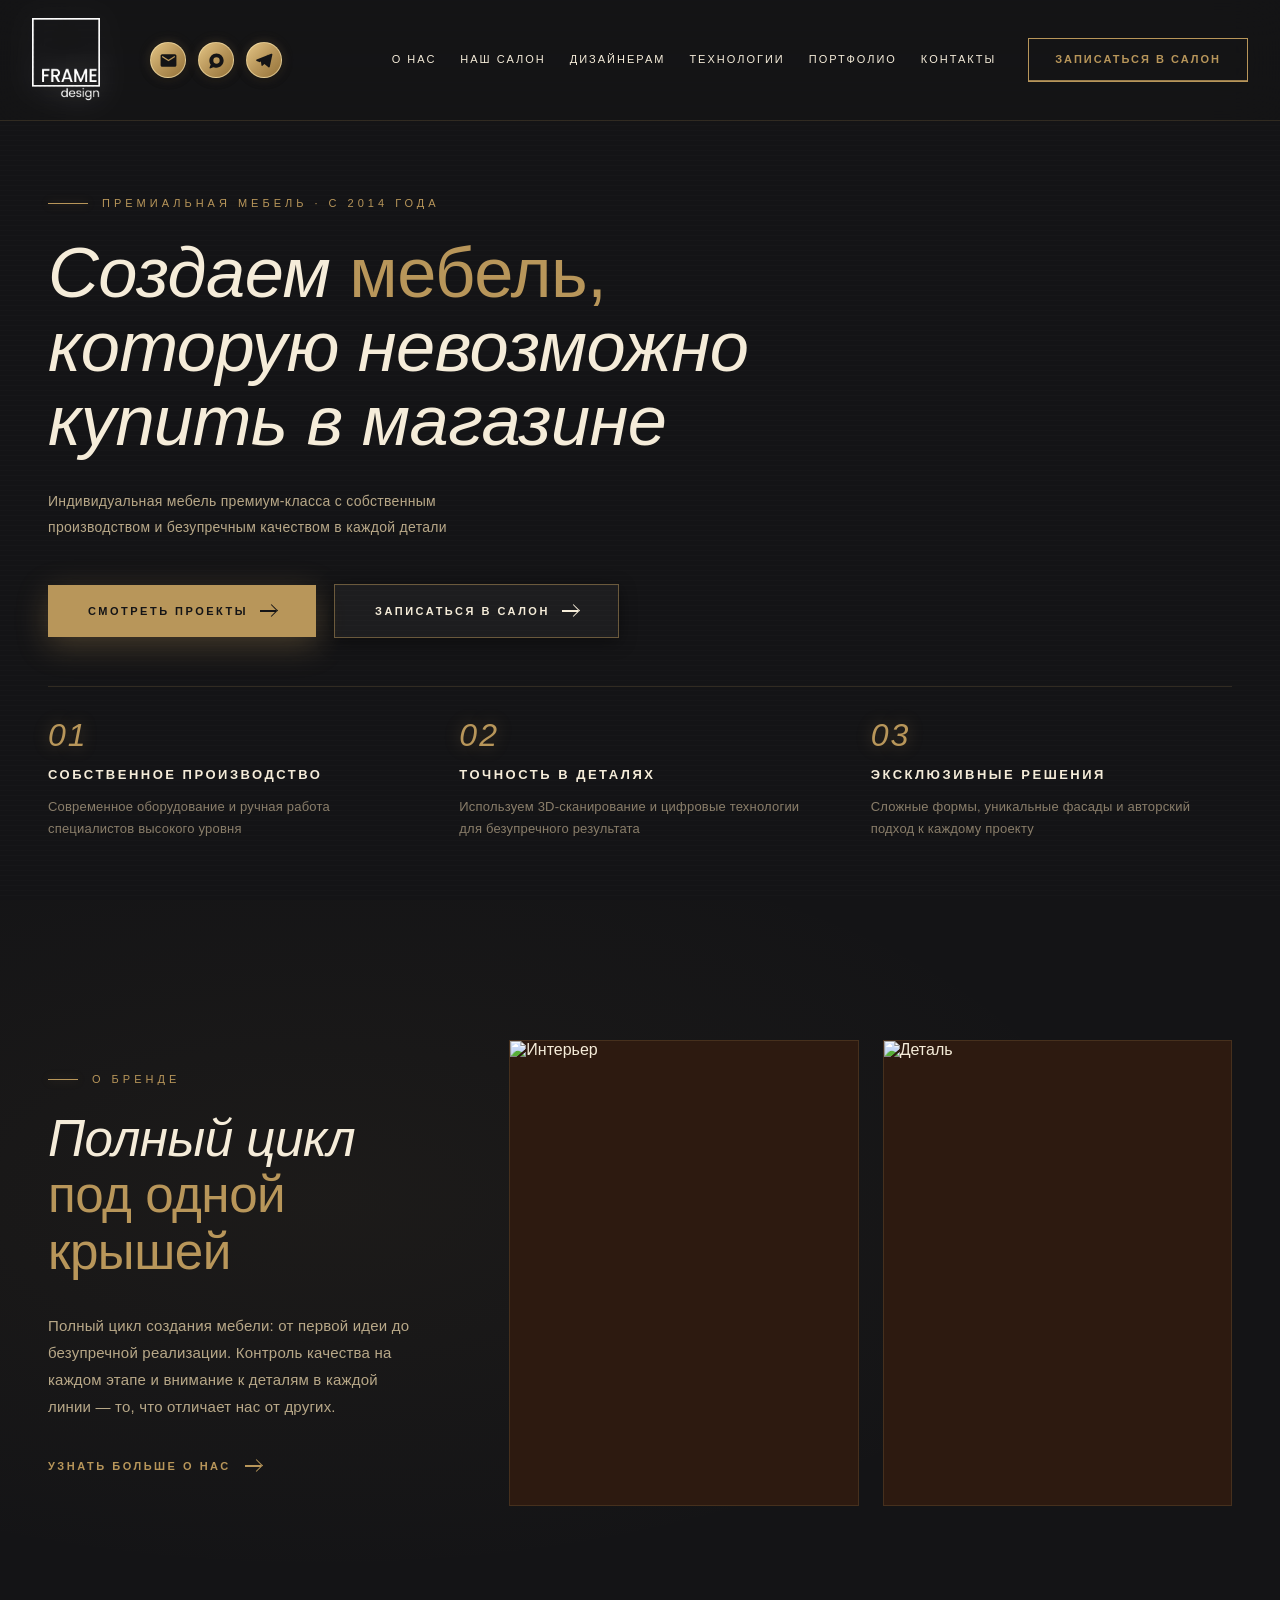
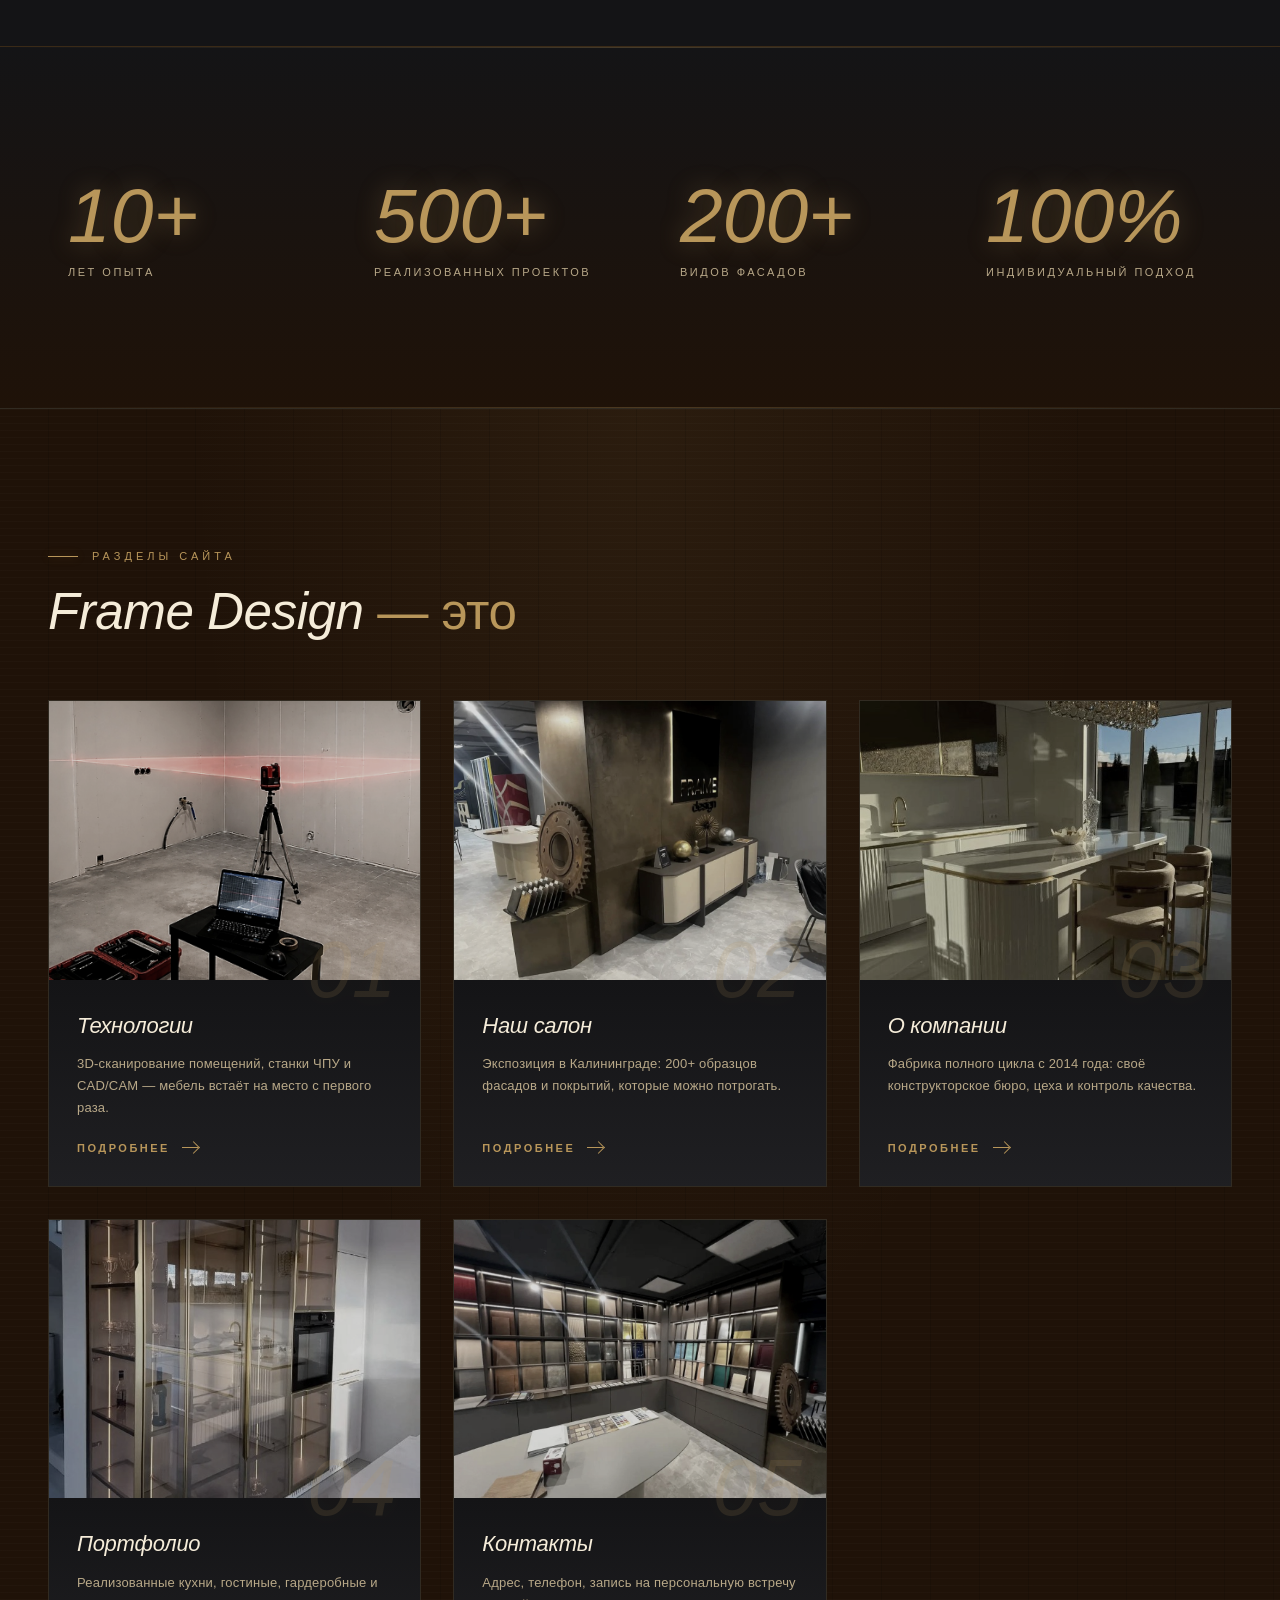
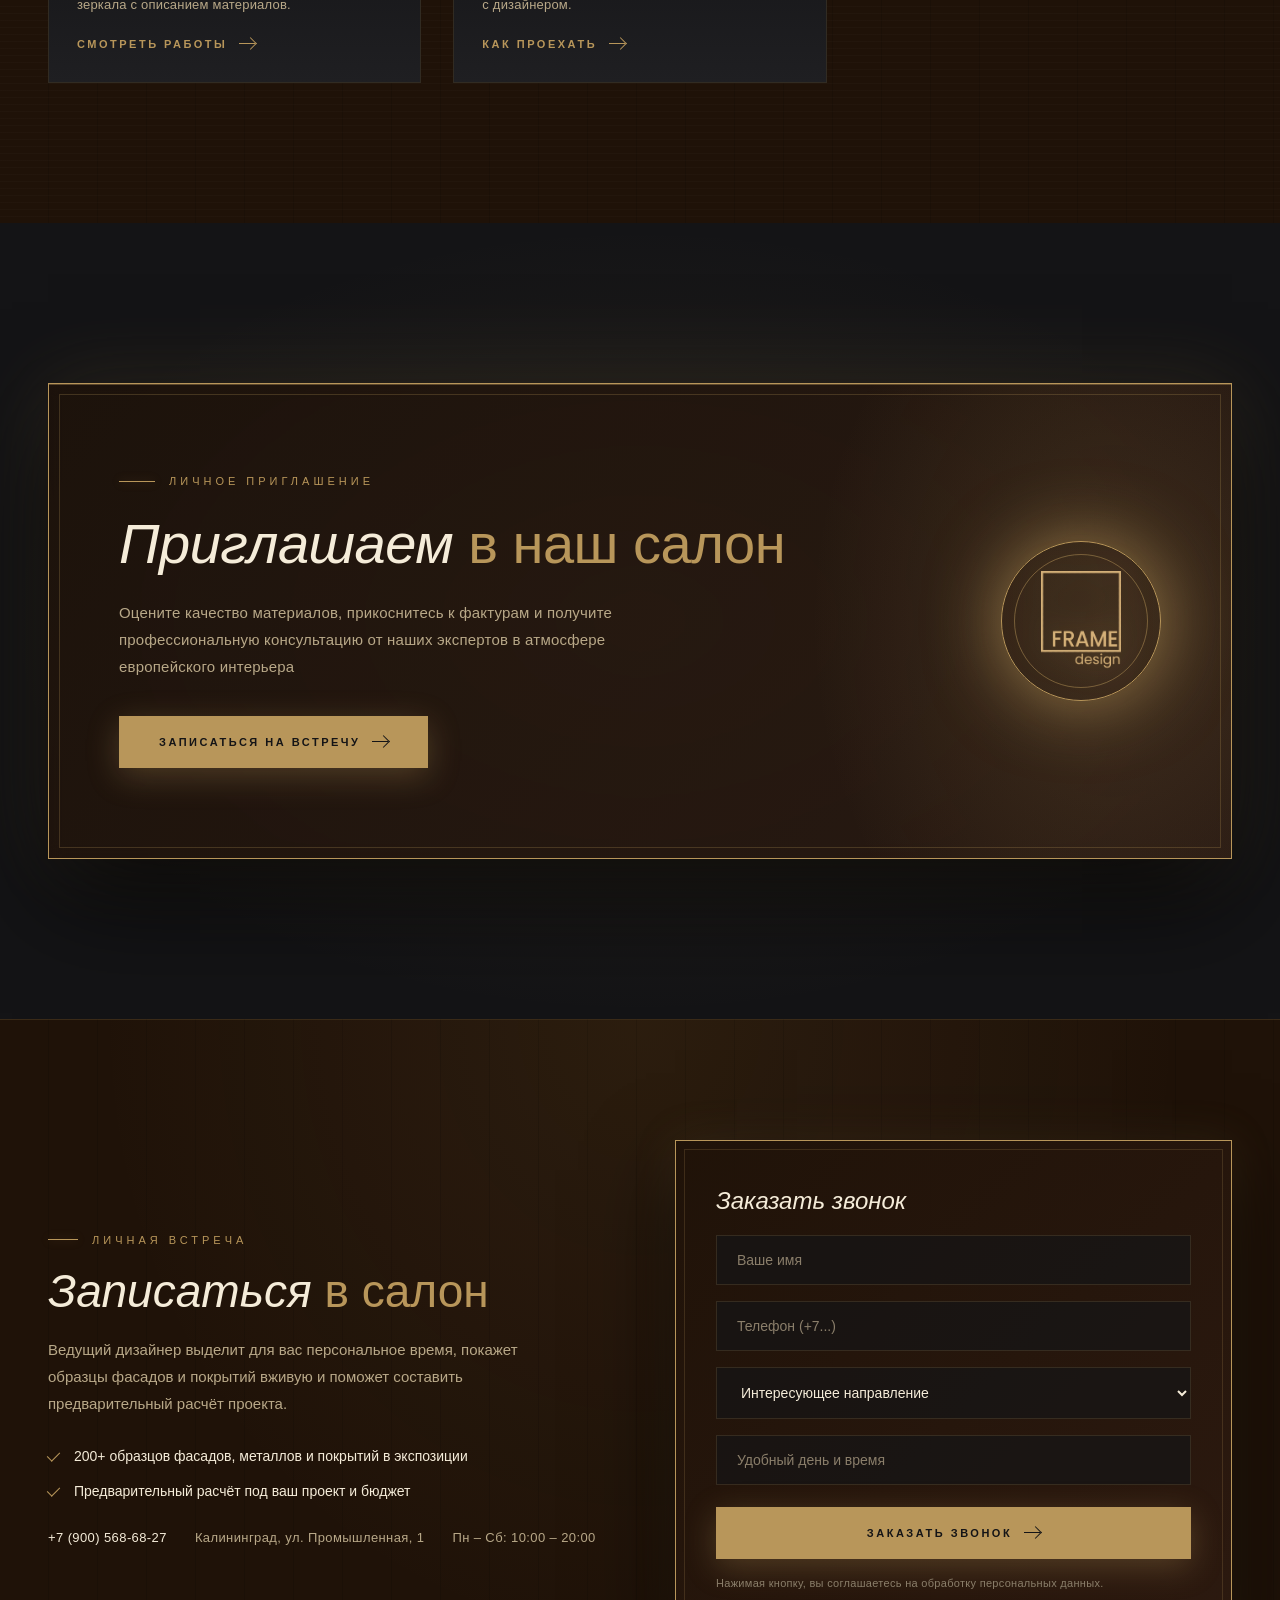
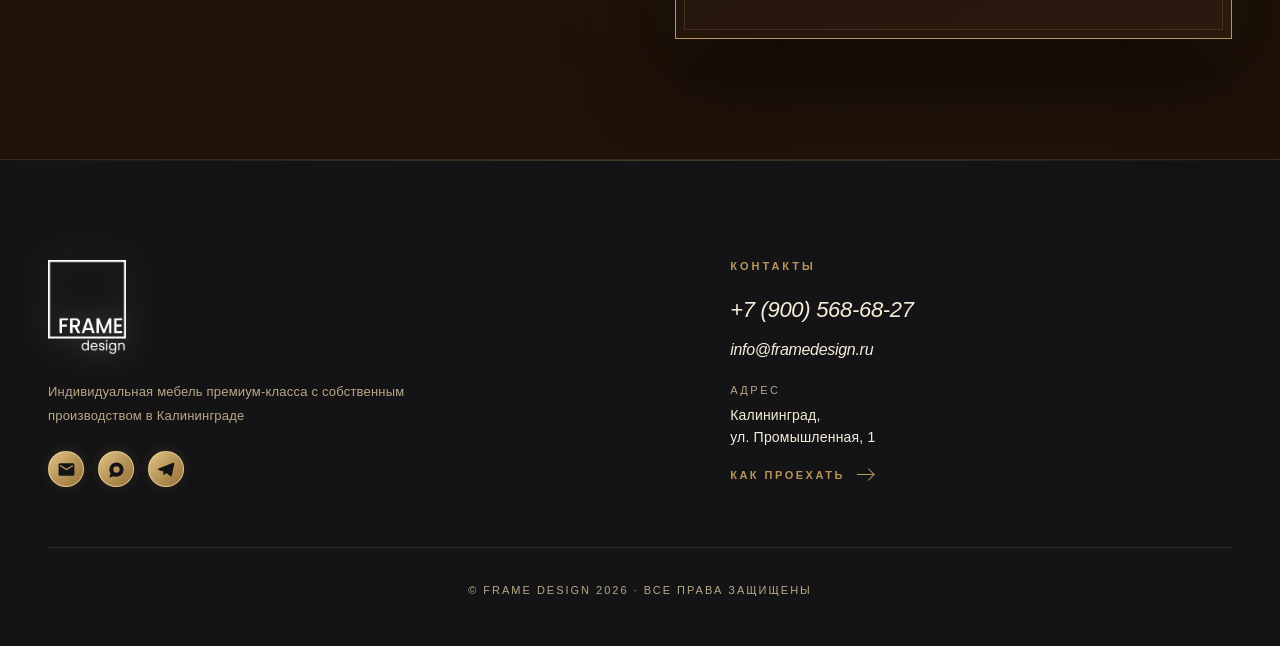
==== index.html @ 3da82317 "Update portfolio category card photo on index.html" ====
<!DOCTYPE html>
<html lang="ru">
<head>
  <meta charset="UTF-8">
  <meta name="viewport" content="width=device-width, initial-scale=1.0">
  <meta name="format-detection" content="telephone=no">
  <title>FRAME DESIGN — Премиальная мебель на заказ | Собственное производство в Калининграде</title>

  <meta name="description" content="Собственное производство мебели премиум-класса FRAME DESIGN в Калининграде. Кухни, гостиные, гардеробные, крашеные фасады и зеркала по индивидуальным размерам с 3D-сканированием.">
  <meta name="keywords" content="мебель премиум-класса, мебель на заказ Калининград, кухни на заказ, индивидуальное производство мебели, крашеные фасады, Frame Design, 3D замер помещений, элитная мебель">
  <link rel="canonical" href="https://stas5252.github.io/frame-design/">
  
  <!-- Open Graph / Social Meta Tags -->
  <meta property="og:title" content="FRAME DESIGN — Премиальная мебель на заказ | Собственное производство в Калининграде">
  <meta property="og:description" content="Собственное производство мебели премиум-класса FRAME DESIGN в Калининграде. Кухни, гостиные, гардеробные, крашеные фасады и зеркала по индивидуальным размерам с 3D-сканированием.">
  <meta property="og:url" content="https://stas5252.github.io/frame-design/">
  <meta property="og:image" content="https://static.tildacdn.com/tild6631-6536-4631-b538-363131326565/IMG_1728.JPG">
  <meta property="og:type" content="website">
  <meta property="og:site_name" content="FRAME DESIGN">
  <meta name="twitter:card" content="summary_large_image">

  <!-- Favicons -->
  <link rel="icon" type="image/svg+xml" href="favicon.svg">
  <link rel="alternate icon" type="image/png" href="favicon.png">
  <link rel="apple-touch-icon" href="apple-touch-icon.png">
  <link rel="shortcut icon" href="favicon.ico">
  <!-- Schema.org Structured Data -->
  <script type="application/ld+json">
  {
    "@context": "https://schema.org",
    "@type": "FurnitureStore",
    "name": "FRAME DESIGN",
    "image": "https://static.tildacdn.com/tild6631-6536-4631-b538-363131326565/IMG_1728.JPG",
    "description": "Индивидуальное производство мебели премиум-класса в Калининграде",
    "address": {
      "@type": "PostalAddress",
      "streetAddress": "ул. Промышленная, 1",
      "addressLocality": "Калининград",
      "addressRegion": "Калининградская область",
      "postalCode": "236000",
      "addressCountry": "RU"
    },
    "geo": {
      "@type": "GeoCoordinates",
      "latitude": 54.7589,
      "longitude": 20.4852
    },
    "url": "https://stas5252.github.io/frame-design/",
    "telephone": "+7 (900) 568-68-27",
    "openingHoursSpecification": [
      {
        "@type": "OpeningHoursSpecification",
        "dayOfWeek": ["Monday", "Tuesday", "Wednesday", "Thursday", "Friday", "Saturday"],
        "opens": "10:00",
        "closes": "20:00"
      }
    ],
    "priceRange": "$$$$"
  }
  </script>

  <link rel="stylesheet" href="https://static.tildacdn.com/css/fonts-tildasans.css" type="text/css" media="all">
  <style>
:root {
  --t-headline-font: 'TildaSans', Arial, sans-serif;
  --t-text-font: 'TildaSans', Arial, sans-serif;
  --chocolate-deep: #1f1208;
  --chocolate: #2d1a10;
  --chocolate-soft: #3d2618;
  --graphite: #141416;
  --graphite-soft: #1f1f22;
  --cream: #f5ecd9;
  --cream-soft: #ebe0c8;
  --cream-muted: #b8a888;
  --brass: #b8965a;
  --brass-light: #d4b078;
  --brass-soft: rgba(184, 150, 90, 0.5);
  --brass-glow: rgba(184, 150, 90, 0.35);
  --text-light: #f5ecd9;
  --text-muted: #8a7e6a;
  --text-dim: #5a5246;
  --border: rgba(184, 150, 90, 0.18);
}

* { margin: 0; padding: 0; box-sizing: border-box; }

body {
  font-family: var(--t-text-font);
  background-color: var(--graphite);
  color: var(--cream);
  margin: 0;
  padding: 0;
  overflow-x: hidden;
  -webkit-font-smoothing: antialiased;
}

.fd-page,
.fd-page * { box-sizing: border-box; }
.fd-page input,
.fd-page textarea,
.fd-page select { font: inherit; }

/* HEADER */
.fd-header {
  position: fixed;
  top: 0; left: 0; right: 0;
  z-index: 1000;
  background: rgba(20, 20, 22, 0.7);
  backdrop-filter: blur(24px) saturate(180%);
  -webkit-backdrop-filter: blur(24px) saturate(180%);
  border-bottom: 1px solid var(--border);
  padding: 20px 0;
  transition: padding 0.4s cubic-bezier(0.4, 0, 0.2, 1), background 0.4s;
}
.fd-header__inner {
  max-width: 1440px;
  margin: 0 auto;
  padding: 0 48px;
  display: flex;
  align-items: center;
  gap: 30px;
}
.fd-logo {
  font-family: var(--t-headline-font);
  font-size: 26px;
  letter-spacing: 6px;
  color: var(--brass);
  font-weight: 500;
  flex-shrink: 0;
  text-decoration: none;
  text-shadow: 0 0 24px var(--brass-glow);
  transition: text-shadow 0.5s;
  position: relative;
}
.fd-logo::before {
  content: '';
  position: absolute;
  left: -16px;
  top: 50%;
  transform: translateY(-50%);
  width: 4px;
  height: 4px;
  background: var(--brass);
  border-radius: 50%;
  box-shadow: 0 0 10px var(--brass-glow);
}
.fd-logo:hover {
  text-shadow:
    0 0 10px var(--brass-light),
    0 0 24px var(--brass-glow),
    0 0 48px var(--brass-glow);
}
.fd-logo span {
  display: block;
  font-size: 9px;
  letter-spacing: 8px;
  color: var(--text-muted);
  margin-top: 4px;
  text-shadow: none;
  font-weight: 400;
}
.fd-header__right {
  display: flex;
  align-items: center;
  gap: 32px;
  margin-left: auto;
}
.fd-nav-right {
  display: flex;
  gap: 32px;
  align-items: center;
}
.fd-nav__link {
  font-family: var(--t-text-font);
  font-size: 11px;
  letter-spacing: 2px;
  font-weight: 500;
  color: var(--text-light);
  text-transform: uppercase;
  text-decoration: none;
  position: relative;
  cursor: pointer;
  padding: 6px 0;
  transition: color 0.3s;
}
.fd-nav__link::after {
  content: '';
  position: absolute;
  bottom: 0;
  left: 50%;
  width: 0;
  height: 1px;
  background: var(--brass);
  box-shadow: 0 0 10px var(--brass-glow);
  transition: width 0.4s cubic-bezier(0.4, 0, 0.2, 1), left 0.4s;
}
.fd-nav__link:hover { color: var(--brass); }
.fd-nav__link:hover::after { width: 100%; left: 0; }

.fd-nav__link--has-dropdown { position: relative; }
.fd-nav__link--has-dropdown::before {
  content: '';
  display: inline-block;
  width: 4px;
  height: 4px;
  border-right: 1px solid currentColor;
  border-bottom: 1px solid currentColor;
  transform: rotate(45deg);
  margin-left: 10px;
  vertical-align: middle;
  margin-bottom: 3px;
  transition: transform 0.3s;
}
.fd-nav__link--has-dropdown:hover::before {
  transform: rotate(-135deg);
  margin-bottom: -1px;
}
.fd-dropdown {
  position: absolute;
  top: calc(100% + 20px);
  right: 0;
  left: auto;
  background: rgba(20, 20, 22, 0.98);
  backdrop-filter: blur(20px);
  border: 1px solid var(--border);
  padding: 24px 32px;
  min-width: 240px;
  opacity: 0;
  visibility: hidden;
  transform: translateY(10px);
  transition: all 0.3s cubic-bezier(0.4, 0, 0.2, 1);
  box-shadow: 0 30px 60px rgba(0,0,0,0.7), 0 0 40px rgba(184, 150, 90, 0.08);
}
.fd-nav__link--has-dropdown:hover .fd-dropdown {
  opacity: 1;
  visibility: visible;
  transform: translateY(0);
}
.fd-dropdown__item {
  display: block;
  padding: 12px 0;
  font-size: 12px;
  letter-spacing: 2px;
  color: var(--text-light);
  text-transform: uppercase;
  text-decoration: none;
  border-bottom: 1px solid transparent;
  transition: all 0.3s;
  font-family: var(--t-text-font);
  font-weight: 500;
}
.fd-dropdown__item:hover {
  color: var(--brass);
  padding-left: 12px;
  text-shadow: 0 0 12px var(--brass-glow);
}

.fd-cta {
  font-family: var(--t-text-font);
  font-size: 11px;
  letter-spacing: 2px;
  font-weight: 600;
  padding: 14px 26px;
  border: 1px solid var(--brass);
  color: var(--brass);
  background: transparent;
  text-transform: uppercase;
  text-decoration: none;
  cursor: pointer;
  transition: all 0.4s cubic-bezier(0.4, 0, 0.2, 1);
  white-space: nowrap;
  position: relative;
  overflow: hidden;
}
.fd-cta::before {
  content: '';
  position: absolute;
  inset: 0;
  background: var(--brass);
  transform: translateY(100%);
  transition: transform 0.4s cubic-bezier(0.4, 0, 0.2, 1);
  z-index: -1;
}
.fd-cta:hover {
  color: var(--graphite);
  box-shadow: 0 8px 24px rgba(184, 150, 90, 0.25), 0 0 30px var(--brass-glow);
}
.fd-cta:hover::before {
  transform: translateY(0);
}

/* BURGER MENU FOR MOBILE */
.fd-burger-btn {
  display: none;
  flex-direction: column;
  justify-content: space-between;
  width: 32px;
  height: 20px;
  background: transparent;
  border: none;
  cursor: pointer;
  padding: 0;
  z-index: 1001;
  position: relative;
}
.fd-burger-btn span {
  width: 100%;
  height: 2px;
  background: var(--brass);
  transition: all 0.3s;
}
.fd-burger-btn.is-active span:nth-child(1) {
  transform: translateY(9px) rotate(45deg);
}
.fd-burger-btn.is-active span:nth-child(2) {
  opacity: 0;
}
.fd-burger-btn.is-active span:nth-child(3) {
  transform: translateY(-9px) rotate(-45deg);
}

.fd-mobile-drawer {
  position: fixed;
  top: 0; right: 0; bottom: 0; left: 0;
  background: #141416;
  z-index: 999;
  display: flex;
  flex-direction: column;
  justify-content: center;
  align-items: center;
  gap: 28px;
  opacity: 0;
  visibility: hidden;
  transition: all 0.4s cubic-bezier(0.4, 0, 0.2, 1);
}
.fd-mobile-drawer.is-open {
  opacity: 1;
  visibility: visible;
}
.fd-mobile-link {
  font-family: var(--t-headline-font);
  font-size: 28px;
  font-style: italic;
  color: var(--cream);
  text-decoration: none;
  letter-spacing: 2px;
  transition: color 0.3s;
}
.fd-mobile-link:hover, .fd-mobile-link.active {
  color: var(--brass);
}

/* HERO */
.fd-hero {
  position: relative;
  min-height: 100vh;
  display: flex;
  flex-direction: column;
  justify-content: flex-end;
  padding: 180px 48px 110px;
  overflow: hidden;
  background: var(--graphite);
}

.fd-hero__bg {
  position: absolute;
  top: 0;
  right: 0;
  bottom: 0;
  left: 0;
  overflow: hidden;
  z-index: 0;
  background: var(--graphite);
}
.fd-hero__video {
  position: absolute;
  top: 0;
  left: 0;
  width: 100%;
  height: 100%;
  object-fit: cover;
  z-index: 0;
  pointer-events: none;
  filter: brightness(0.8);
}
.fd-hero__bg::after {
  content: '';
  position: absolute;
  inset: 0;
  background: linear-gradient(90deg,
    var(--graphite) 0%,
    rgba(20, 20, 22, 0.9) 20%,
    rgba(20, 20, 22, 0.55) 45%,
    rgba(20, 20, 22, 0.25) 70%,
    rgba(20, 20, 22, 0.1) 100%
  );
  z-index: 1;
}

.fd-hero::before {
  content: '';
  position: absolute;
  inset: 0;
  background:
    linear-gradient(180deg, rgba(20, 20, 22, 0.3) 0%, transparent 30%, transparent 70%, rgba(20, 20, 22, 0.8) 100%);
  z-index: 1;
  pointer-events: none;
}

.fd-hero::after {
  content: '';
  position: absolute;
  inset: 0;
  background-image:
    repeating-linear-gradient(
      0deg,
      transparent 0,
      transparent 4px,
      rgba(255,255,255,0.012) 4px,
      rgba(255,255,255,0.012) 5px
    );
  z-index: 2;
  pointer-events: none;
}

.fd-hero__inner {
  position: relative;
  z-index: 3;
  max-width: 1440px;
  margin: 0 auto;
  width: 100%;
}
.fd-hero__eyebrow {
  font-family: var(--t-text-font);
  font-size: 11px;
  letter-spacing: 4px;
  font-weight: 500;
  color: var(--brass);
  text-transform: uppercase;
  margin-bottom: 24px;
  display: flex;
  align-items: center;
  gap: 14px;
}
.fd-hero__eyebrow::before {
  content: '';
  width: 40px;
  height: 1px;
  background: var(--brass);
  box-shadow: 0 0 10px var(--brass-glow);
}
.fd-hero__title {
  font-family: var(--t-headline-font);
  font-size: clamp(36px, 5.5vw, 76px);
  line-height: 1.05;
  color: var(--cream);
  font-weight: 400;
  margin-bottom: 32px;
  max-width: 820px;
  letter-spacing: -0.5px;
  font-style: italic;
}
.fd-hero__title--accent {
  color: var(--brass);
  font-style: normal;
  font-weight: 500;
  display: inline-block;
  position: relative;
}
.fd-hero__subtitle {
  font-family: var(--t-text-font);
  font-size: 14px;
  font-weight: 400;
  line-height: 1.8;
  color: var(--cream-muted);
  margin-bottom: 44px;
  max-width: 420px;
  letter-spacing: 0.3px;
}
.fd-hero__buttons {
  display: flex;
  gap: 18px;
  align-items: center;
  flex-wrap: wrap;
}
.fd-btn {
  font-family: var(--t-text-font);
  font-size: 11px;
  letter-spacing: 2.5px;
  font-weight: 600;
  padding: 20px 40px;
  border: none;
  text-transform: uppercase;
  cursor: pointer;
  transition: all 0.4s cubic-bezier(0.4, 0, 0.2, 1);
  display: inline-flex;
  align-items: center;
  gap: 12px;
  text-decoration: none;
  position: relative;
  overflow: hidden;
}
.fd-btn--primary {
  background: var(--brass);
  color: var(--graphite);
  box-shadow: 0 8px 32px rgba(184, 150, 90, 0.3);
}
.fd-btn--primary:hover {
  background: var(--brass-light);
  transform: translateY(-2px);
  box-shadow: 0 16px 40px rgba(184, 150, 90, 0.45), 0 0 50px var(--brass-glow);
}
.fd-btn--outline {
  background: transparent;
  color: var(--cream);
  border: 1px solid rgba(245, 236, 217, 0.25);
  backdrop-filter: blur(10px);
}
.fd-btn--outline:hover {
  border-color: var(--brass);
  color: var(--brass);
  box-shadow: 0 0 24px rgba(184, 150, 90, 0.2);
}
.fd-btn__arrow {
  display: inline-block;
  width: 16px;
  height: 1.5px;
  background: currentColor;
  position: relative;
  transition: width 0.3s;
}
.fd-btn:hover .fd-btn__arrow { width: 22px; }
.fd-btn__arrow::after {
  content: '';
  position: absolute;
  right: 0;
  top: -4px;
  width: 8px;
  height: 8px;
  border-top: 1.5px solid currentColor;
  border-right: 1.5px solid currentColor;
  transform: rotate(45deg);
}

.fd-hero__features {
  position: relative;
  z-index: 3;
  max-width: 1440px;
  margin: 80px auto 0;
  width: 100%;
  display: grid;
  grid-template-columns: repeat(3, 1fr);
  gap: 50px;
  padding-top: 50px;
  border-top: 1px solid var(--border);
}
.fd-feature__num {
  font-family: var(--t-headline-font);
  font-size: 32px;
  font-weight: 500;
  color: var(--brass);
  margin-bottom: 16px;
  text-shadow: 0 0 16px var(--brass-glow);
  letter-spacing: 2px;
  font-style: italic;
}
.fd-feature__title {
  font-family: var(--t-text-font);
  font-size: 13px;
  letter-spacing: 2.5px;
  font-weight: 600;
  color: var(--cream);
  text-transform: uppercase;
  margin-bottom: 14px;
}
.fd-feature__text {
  font-family: var(--t-text-font);
  font-size: 13px;
  font-weight: 400;
  line-height: 1.7;
  color: var(--text-muted);
  letter-spacing: 0.2px;
}

/* ABOUT */
.fd-about {
  position: relative;
  padding: 140px 48px;
  background: var(--graphite);
}
.fd-about::before {
  content: '';
  position: absolute;
  inset: 0;
  background:
    radial-gradient(ellipse at 25% 40%, rgba(184, 150, 90, 0.05) 0%, transparent 60%);
  pointer-events: none;
}
.fd-about__inner {
  position: relative;
  z-index: 1;
  max-width: 1440px;
  margin: 0 auto;
  display: grid;
  grid-template-columns: 1fr 2fr;
  gap: 100px;
  align-items: center;
}
.fd-about__eyebrow {
  font-family: var(--t-text-font);
  font-size: 11px;
  letter-spacing: 4px;
  font-weight: 500;
  color: var(--brass);
  text-transform: uppercase;
  margin-bottom: 24px;
  display: flex;
  align-items: center;
  gap: 14px;
}
.fd-about__eyebrow::before {
  content: '';
  width: 30px;
  height: 1px;
  background: var(--brass);
  box-shadow: 0 0 10px var(--brass-glow);
}
.fd-about__title {
  font-family: var(--t-headline-font);
  font-size: clamp(32px, 4vw, 54px);
  color: var(--cream);
  font-weight: 400;
  margin-bottom: 32px;
  letter-spacing: -0.5px;
  line-height: 1.1;
  font-style: italic;
}
.fd-about__title--accent {
  color: var(--brass);
  font-style: normal;
  font-weight: 500;
}
.fd-about__text {
  font-family: var(--t-text-font);
  font-size: 15px;
  font-weight: 400;
  line-height: 1.8;
  color: var(--cream-muted);
  margin-bottom: 36px;
  max-width: 480px;
  letter-spacing: 0.2px;
}
.fd-about__link {
  font-family: var(--t-text-font);
  font-size: 11px;
  letter-spacing: 2.5px;
  font-weight: 600;
  color: var(--brass);
  text-decoration: none;
  text-transform: uppercase;
  display: inline-flex;
  align-items: center;
  gap: 14px;
  transition: gap 0.4s cubic-bezier(0.4, 0, 0.2, 1), text-shadow 0.3s;
}
.fd-about__link:hover {
  gap: 22px;
  text-shadow: 0 0 14px var(--brass-glow);
}
.fd-about__images {
  display: grid;
  grid-template-columns: 1fr 1fr;
  gap: 24px;
}
.fd-about__img {
  position: relative;
  aspect-ratio: 3/4;
  overflow: hidden;
  background: var(--chocolate);
  cursor: pointer;
  border: 1px solid var(--border);
}
.fd-about__img img {
  width: 100%;
  height: 100%;
  object-fit: cover;
  transition: transform 1.4s cubic-bezier(0.2, 0.8, 0.2, 1);
}
.fd-about__img:hover img {
  transform: scale(1.12);
}
.fd-about__img::after {
  content: '';
  position: absolute;
  inset: 0;
  border: 1px solid var(--brass-soft);
  opacity: 0;
  transition: opacity 0.5s;
}
.fd-about__img:hover::after { opacity: 1; }

/* STATS */
.fd-stats {
  background:
    linear-gradient(180deg, var(--graphite) 0%, var(--chocolate-deep) 100%);
  padding: 100px 48px;
  border-top: 1px solid var(--border);
  border-bottom: 1px solid var(--border);
  position: relative;
}
.fd-stats::before,
.fd-stats::after {
  content: '';
  position: absolute;
  left: 0;
  right: 0;
  height: 1px;
  background: linear-gradient(90deg, transparent 0%, var(--brass) 50%, transparent 100%);
  opacity: 0.3;
}
.fd-stats::before { top: 0; }
.fd-stats::after { bottom: 0; }
.fd-stats__inner {
  max-width: 1440px;
  margin: 0 auto;
  display: grid;
  grid-template-columns: repeat(4, 1fr);
  gap: 40px;
}
.fd-stat {
  position: relative;
  padding: 30px 20px;
  cursor: pointer;
  transition: transform 0.5s cubic-bezier(0.4, 0, 0.2, 1);
  overflow: hidden;
}
.fd-stat::before {
  content: '';
  position: absolute;
  top: 50%;
  left: 50%;
  width: 0;
  height: 0;
  background: radial-gradient(circle, rgba(184, 150, 90, 0.4) 0%, rgba(184, 150, 90, 0.1) 40%, transparent 70%);
  border-radius: 50%;
  transform: translate(-50%, -50%);
  opacity: 0;
  transition: opacity 0.6s ease-out, width 0.8s cubic-bezier(0.4, 0, 0.2, 1), height 0.8s cubic-bezier(0.4, 0, 0.2, 1);
  pointer-events: none;
  z-index: 0;
}
.fd-stat::after {
  content: '';
  position: absolute;
  inset: 0;
  border: 1px solid var(--brass);
  opacity: 0;
  transition: opacity 0.4s;
  pointer-events: none;
}
.fd-stat:hover {
  transform: translateY(-4px);
}
.fd-stat:hover::before {
  opacity: 1;
  width: 280px;
  height: 280px;
}
.fd-stat:hover::after {
  opacity: 0.5;
  box-shadow: 0 0 30px var(--brass-glow), inset 0 0 20px rgba(184, 150, 90, 0.1);
}
.fd-stat__num {
  font-family: var(--t-headline-font);
  font-size: clamp(48px, 6vw, 80px);
  color: var(--brass);
  font-weight: 400;
  line-height: 1;
  margin-bottom: 12px;
  text-shadow: 0 0 24px var(--brass-glow);
  font-style: italic;
  position: relative;
  z-index: 1;
  transition: text-shadow 0.6s ease-out, transform 0.5s cubic-bezier(0.4, 0, 0.2, 1);
}
.fd-stat:hover .fd-stat__num {
  text-shadow:
    0 0 10px var(--brass-light),
    0 0 30px var(--brass),
    0 0 60px rgba(184, 150, 90, 0.6),
    0 0 100px rgba(184, 150, 90, 0.3);
  transform: scale(1.05);
}
.fd-stat__label {
  font-family: var(--t-text-font);
  font-size: 11px;
  letter-spacing: 2.5px;
  font-weight: 500;
  color: var(--cream-muted);
  text-transform: uppercase;
  position: relative;
  z-index: 1;
  transition: color 0.4s, text-shadow 0.4s;
}
.fd-stat:hover .fd-stat__label {
  color: var(--brass-light);
  text-shadow: 0 0 10px var(--brass-glow);
}

/* CATEGORIES */
.fd-categories {
  position: relative;
  padding: 140px 48px;
  background-color: var(--chocolate-deep);
  background-image:
    repeating-linear-gradient(
      90deg,
      transparent 0,
      transparent 48px,
      rgba(0,0,0,0.12) 48px,
      rgba(0,0,0,0.12) 49px
    ),
    radial-gradient(ellipse at 50% 0%, rgba(184, 150, 90, 0.08) 0%, transparent 50%);
}
.fd-categories::before {
  content: '';
  position: absolute;
  inset: 0;
  background-image:
    repeating-linear-gradient(
      0deg,
      transparent 0,
      transparent 6px,
      rgba(255,255,255,0.015) 6px,
      rgba(255,255,255,0.015) 7px
    );
  pointer-events: none;
}
.fd-categories__inner {
  position: relative;
  z-index: 1;
  max-width: 1440px;
  margin: 0 auto;
}
.fd-categories__header {
  display: flex;
  justify-content: space-between;
  align-items: flex-end;
  margin-bottom: 60px;
  gap: 40px;
  flex-wrap: wrap;
}
.fd-categories__header-text {
  max-width: 600px;
}
.fd-categories__eyebrow {
  font-family: var(--t-text-font);
  font-size: 11px;
  letter-spacing: 4px;
  font-weight: 500;
  color: var(--brass);
  text-transform: uppercase;
  margin-bottom: 20px;
  display: flex;
  align-items: center;
  gap: 14px;
}
.fd-categories__eyebrow::before {
  content: '';
  width: 30px;
  height: 1px;
  background: var(--brass);
  box-shadow: 0 0 10px var(--brass-glow);
}
.fd-categories__title {
  font-family: var(--t-headline-font);
  font-size: clamp(32px, 4vw, 54px);
  color: var(--cream);
  font-weight: 400;
  letter-spacing: -0.5px;
  line-height: 1.1;
  font-style: italic;
}
.fd-categories__title--accent {
  color: var(--brass);
  font-style: normal;
  font-weight: 500;
}
.fd-categories__grid {
  display: grid;
  grid-template-columns: repeat(3, 1fr);
  gap: 32px;
}
.fd-category {
  background: var(--graphite);
  cursor: pointer;
  overflow: hidden;
  transition: transform 0.5s cubic-bezier(0.4, 0, 0.2, 1), box-shadow 0.5s;
  border: 1px solid var(--border);
  position: relative;
}
.fd-category::before {
  content: '';
  position: absolute;
  inset: 0;
  border: 1px solid var(--brass);
  z-index: 3;
  opacity: 0;
  transition: opacity 0.5s;
  pointer-events: none;
}
.fd-category:hover::before { opacity: 1; }
.fd-category:hover {
  transform: translateY(-10px);
  box-shadow: 0 30px 80px rgba(0,0,0,0.6), 0 0 40px rgba(184, 150, 90, 0.2);
}
.fd-category__img {
  position: relative;
  aspect-ratio: 4/3;
  overflow: hidden;
  background: var(--chocolate-deep);
}
.fd-category__img img {
  width: 100%;
  height: 100%;
  object-fit: cover;
  transition: transform 1.2s cubic-bezier(0.2, 0.8, 0.2, 1), filter 0.8s;
  filter: grayscale(40%) brightness(0.85);
}
.fd-category:hover .fd-category__img img {
  transform: scale(1.15);
  filter: grayscale(0%) brightness(1);
}
.fd-category__img::before {
  content: '';
  position: absolute;
  inset: 0;
  background: linear-gradient(180deg, transparent 40%, rgba(184, 150, 90, 0.25) 100%);
  z-index: 1;
  opacity: 0;
  transition: opacity 0.5s;
}
.fd-category:hover .fd-category__img::before { opacity: 1; }
.fd-category__body {
  padding: 32px 28px;
  background: linear-gradient(180deg, var(--graphite) 0%, var(--graphite-soft) 100%);
  position: relative;
}
.fd-category__index {
  position: absolute;
  top: -50px;
  right: 24px;
  font-family: var(--t-headline-font);
  font-size: 80px;
  font-weight: 400;
  font-style: italic;
  color: var(--brass);
  opacity: 0.15;
  text-shadow: 0 0 20px var(--brass-glow);
  transition: opacity 0.5s;
  line-height: 1;
}
.fd-category:hover .fd-category__index { opacity: 0.4; }
.fd-category__title {
  font-family: var(--t-headline-font);
  font-size: 22px;
  color: var(--cream);
  margin-bottom: 14px;
  font-weight: 500;
  letter-spacing: -0.3px;
  font-style: italic;
}
.fd-category__text {
  font-family: var(--t-text-font);
  font-size: 13px;
  font-weight: 400;
  line-height: 1.7;
  color: var(--cream-muted);
  margin-bottom: 22px;
  letter-spacing: 0.2px;
}
.fd-category__link {
  font-family: var(--t-text-font);
  font-size: 11px;
  letter-spacing: 2.5px;
  font-weight: 600;
  color: var(--brass);
  text-decoration: none;
  text-transform: uppercase;
  display: inline-flex;
  align-items: center;
  gap: 12px;
  transition: gap 0.4s cubic-bezier(0.4, 0, 0.2, 1), text-shadow 0.3s;
}
.fd-category:hover .fd-category__link {
  gap: 18px;
  text-shadow: 0 0 14px var(--brass-glow);
}

/* INVITE */
.fd-invite {
  position: relative;
  padding: 160px 48px;
  overflow: hidden;
}

.fd-invite__bg {
  position: absolute;
  inset: 0;
  background-image: url('https://static.tildacdn.com/tild6366-6364-4630-b235-666234306230/IMG_1733.JPG');
  background-size: cover;
  background-position: center;
  background-repeat: no-repeat;
  z-index: 0;
  transform: scale(1.05);
}
.fd-invite__bg::after {
  content: '';
  position: absolute;
  inset: 0;
  background: linear-gradient(135deg,
    rgba(20, 20, 22, 0.92) 0%,
    rgba(20, 20, 22, 0.8) 50%,
    rgba(20, 20, 22, 0.92) 100%
  );
}

.fd-invite::before {
  content: '';
  position: absolute;
  inset: 0;
  background:
    radial-gradient(ellipse at 50% 50%, rgba(184, 150, 90, 0.1) 0%, transparent 70%);
  z-index: 1;
  pointer-events: none;
}

.fd-invite__card {
  position: relative;
  z-index: 2;
  max-width: 1280px;
  margin: 0 auto;
  padding: 90px 70px;
  background: linear-gradient(135deg, rgba(31, 18, 8, 0.75) 0%, rgba(45, 26, 16, 0.75) 100%);
  border: 1px solid var(--brass);
  box-shadow:
    0 40px 100px rgba(0,0,0,0.7),
    0 0 80px rgba(184, 150, 90, 0.18),
    inset 0 1px 0 rgba(184, 150, 90, 0.4);
  display: grid;
  grid-template-columns: 1fr auto;
  gap: 60px;
  align-items: center;
  overflow: hidden;
  backdrop-filter: blur(8px);
  -webkit-backdrop-filter: blur(8px);
}
.fd-invite__card::before {
  content: '';
  position: absolute;
  inset: 10px;
  border: 1px solid rgba(184, 150, 90, 0.25);
  pointer-events: none;
}
.fd-invite__card::after {
  content: '';
  position: absolute;
  top: -50%;
  right: -20%;
  width: 60%;
  height: 200%;
  background:
    radial-gradient(ellipse at center, rgba(184, 150, 90, 0.18) 0%, transparent 60%);
  pointer-events: none;
}
.fd-invite__content {
  position: relative;
  z-index: 1;
}
.fd-invite__eyebrow {
  font-family: var(--t-text-font);
  font-size: 11px;
  letter-spacing: 4px;
  font-weight: 500;
  color: var(--brass);
  text-transform: uppercase;
  margin-bottom: 24px;
  display: flex;
  align-items: center;
  gap: 14px;
}
.fd-invite__eyebrow::before {
  content: '';
  width: 36px;
  height: 1px;
  background: var(--brass);
  box-shadow: 0 0 10px var(--brass-glow);
}
.fd-invite__title {
  font-family: var(--t-headline-font);
  font-size: clamp(32px, 4.5vw, 56px);
  color: var(--cream);
  font-weight: 400;
  margin-bottom: 24px;
  letter-spacing: -0.5px;
  line-height: 1.1;
  font-style: italic;
}
.fd-invite__title--accent {
  color: var(--brass);
  font-style: normal;
  font-weight: 500;
}
.fd-invite__text {
  font-family: var(--t-text-font);
  font-size: 15px;
  font-weight: 400;
  line-height: 1.8;
  color: var(--cream-muted);
  max-width: 520px;
  margin-bottom: 36px;
  letter-spacing: 0.2px;
}
.fd-invite__seal {
  position: relative;
  z-index: 1;
  width: 160px;
  height: 160px;
  display: flex;
  align-items: center;
  justify-content: center;
  flex-shrink: 0;
}
.fd-invite__seal-ring {
  position: absolute;
  inset: 0;
  border: 1px solid var(--brass);
  border-radius: 50%;
  box-shadow: 0 0 40px var(--brass-glow), inset 0 0 24px rgba(184, 150, 90, 0.1);
}
.fd-invite__seal-ring::before {
  content: '';
  position: absolute;
  inset: 12px;
  border: 1px solid var(--brass);
  border-radius: 50%;
  opacity: 0.5;
}
.fd-invite__seal-letter {
  font-family: var(--t-headline-font);
  font-size: 64px;
  color: var(--brass);
  text-shadow: 0 0 24px var(--brass-glow);
  font-style: italic;
  font-weight: 500;
}

/* FOOTER */
.fd-footer {
  background: var(--graphite);
  padding: 100px 48px 50px;
  border-top: 1px solid var(--border);
  position: relative;
}
.fd-footer::before {
  content: '';
  position: absolute;
  top: 0;
  left: 0;
  right: 0;
  height: 1px;
  background: linear-gradient(90deg, transparent 0%, var(--brass) 50%, transparent 100%);
  opacity: 0.3;
}
.fd-footer__inner {
  max-width: 1440px;
  margin: 0 auto;
  display: grid;
  grid-template-columns: 1.2fr 1fr;
  gap: 80px;
  margin-bottom: 60px;
  align-items: start;
}
.fd-footer__logo {
  font-family: var(--t-headline-font);
  font-size: 28px;
  letter-spacing: 6px;
  color: var(--brass);
  font-weight: 500;
  margin-bottom: 24px;
  text-shadow: 0 0 24px var(--brass-glow);
  font-style: italic;
}
.fd-footer__logo span {
  display: block;
  font-size: 9px;
  letter-spacing: 8px;
  color: var(--text-muted);
  margin-top: 6px;
  font-style: normal;
  font-weight: 400;
}
.fd-footer__about {
  font-family: var(--t-text-font);
  font-size: 13px;
  font-weight: 400;
  line-height: 1.8;
  color: var(--cream-muted);
  margin-bottom: 24px;
  max-width: 400px;
  letter-spacing: 0.2px;
}
.fd-footer__socials {
  display: flex;
  gap: 14px;
}
.fd-social {
  width: 36px;
  height: 36px;
  border: 1px solid var(--border);
  display: flex;
  align-items: center;
  justify-content: center;
  border-radius: 50%;
  cursor: pointer;
  transition: all 0.4s cubic-bezier(0.4, 0, 0.2, 1);
  color: var(--cream-muted);
  font-family: var(--t-text-font);
  font-size: 11px;
  font-weight: 600;
  letter-spacing: 0;
  text-decoration: none;
}
.fd-social:hover {
  border-color: var(--brass);
  background: var(--brass);
  color: var(--graphite);
  box-shadow: 0 0 24px var(--brass-glow);
  transform: translateY(-2px);
}
.fd-footer__col-title {
  font-family: var(--t-text-font);
  font-size: 11px;
  letter-spacing: 3px;
  font-weight: 600;
  color: var(--brass);
  text-transform: uppercase;
  margin-bottom: 24px;
}
.fd-footer__contact {
  font-family: var(--t-headline-font);
  font-size: 22px;
  font-style: italic;
  color: var(--cream);
  margin-bottom: 16px;
  font-weight: 500;
  letter-spacing: -0.3px;
}
.fd-footer__contact-label {
  font-family: var(--t-text-font);
  font-size: 11px;
  letter-spacing: 2.5px;
  font-weight: 500;
  color: var(--cream-muted);
  text-transform: uppercase;
  margin-top: 24px;
  margin-bottom: 8px;
}
.fd-footer__address {
  font-family: var(--t-text-font);
  font-size: 14px;
  font-weight: 400;
  color: var(--cream);
  line-height: 1.6;
  letter-spacing: 0.2px;
}
.fd-footer__bottom {
  max-width: 1440px;
  margin: 0 auto;
  padding-top: 36px;
  border-top: 1px solid var(--border);
  display: flex;
  justify-content: center;
  align-items: center;
  flex-wrap: wrap;
  gap: 20px;
}
.fd-footer__copy {
  font-family: var(--t-text-font);
  font-size: 11px;
  font-weight: 500;
  color: var(--cream-muted);
  letter-spacing: 2px;
  text-transform: uppercase;
}

/* RESPONSIVE */
@media (max-width: 1200px) {
  .fd-nav-right { gap: 22px; }
  .fd-about__inner { grid-template-columns: 1fr; gap: 60px; }
  .fd-footer__inner { grid-template-columns: 1fr; gap: 60px; }
}
@media (max-width: 960px) {
  .fd-header__inner { padding: 0 24px; gap: 16px; }
  .fd-hero { padding: 140px 24px 80px; }
  .fd-hero__features { grid-template-columns: 1fr; gap: 30px; }
  .fd-about__images { grid-template-columns: 1fr; }
  .fd-stats__inner { grid-template-columns: repeat(2, 1fr); }
  .fd-categories__grid { grid-template-columns: 1fr; }
  .fd-categories__header { flex-direction: column; align-items: flex-start; }
  .fd-invite__card { grid-template-columns: 1fr; padding: 60px 40px; text-align: center; }
  .fd-invite__seal { margin: 0 auto; }
  .fd-about, .fd-categories, .fd-invite { padding: 90px 24px; }
  .fd-stats { padding: 70px 24px; }
  .fd-footer { padding: 70px 24px 40px; }
  .fd-nav-right { display: none; }
  .fd-burger-btn { display: flex; }
}
@media (max-width: 640px) {
  .fd-hero__buttons { flex-direction: column; align-items: stretch; }
  .fd-btn { width: 100%; justify-content: center; }
  .fd-stats__inner { grid-template-columns: 1fr; }
  .fd-invite__card { padding: 50px 24px; }
}
@media (max-width: 480px) {
  .fd-hero__title { font-size: 32px; }
  .fd-logo { font-size: 20px; letter-spacing: 4px; }
  .fd-logo::before { display: none; }
  .fd-logo span { font-size: 7px; letter-spacing: 5px; }
  .fd-cta { display: none; }
  .fd-invite__card { padding: 40px 20px; }
  .fd-invite__seal { width: 120px; height: 120px; }
  .fd-invite__seal-letter { font-size: 48px; }
  .fd-footer__logo { font-size: 22px; }
  .fd-stat { padding: 24px 16px; }
}


/* HERO IMMEDIATE ENTRANCE */
.fd-hero .fd-fade {
  opacity: 1;
  transform: translateY(0);
  animation: heroFadeIn 0.8s cubic-bezier(0.4, 0, 0.2, 1) both;
}
.fd-hero__inner .fd-fade:nth-child(1) { animation-delay: 0.05s; }
.fd-hero__inner .fd-fade:nth-child(2) { animation-delay: 0.2s; }
.fd-hero__inner .fd-fade:nth-child(3) { animation-delay: 0.35s; }
.fd-hero__inner .fd-fade:nth-child(4) { animation-delay: 0.5s; }
.fd-hero__features .fd-fade:nth-child(1) { animation-delay: 0.4s; }
.fd-hero__features .fd-fade:nth-child(2) { animation-delay: 0.55s; }
.fd-hero__features .fd-fade:nth-child(3) { animation-delay: 0.7s; }

@keyframes heroFadeIn {
  from {
    opacity: 0;
    transform: translateY(20px);
  }
  to {
    opacity: 1;
    transform: translateY(0);
  }
}

/* ANIMATIONS */
.fd-fade {
  opacity: 0;
  transform: translateY(30px);
  transition: opacity 1s cubic-bezier(0.4, 0, 0.2, 1), transform 1s cubic-bezier(0.4, 0, 0.2, 1);
}
.fd-fade.is-visible {
  opacity: 1;
  transform: translateY(0);
}

/* TEL / EMAIL LINK OVERRIDES FOR MOBILE SAFARI */
a[href^="tel"],
a[href^="mailto"],
.fd-footer__contact,
.fd-phone-link {
  color: var(--cream) !important;
  -webkit-text-fill-color: var(--cream) !important;
  text-decoration: none !important;
  font-family: inherit;
  transition: color 0.3s, text-shadow 0.3s;
}
a[href^="tel"]:hover,
a[href^="mailto"]:hover,
.fd-footer__contact:hover,
.fd-phone-link:hover {
  color: var(--brass) !important;
  -webkit-text-fill-color: var(--brass) !important;
  text-shadow: 0 0 14px var(--brass-glow);
}


/* ========================================================
   UNIFIED MOBILE RESPONSIVE MASTER RULES (PIXEL PERFECT)
   ======================================================== */
@media (max-width: 960px) {
  .fd-header {
    padding: 14px 0 !important;
  }
  .fd-header__inner {
    padding: 0 20px !important;
    display: flex !important;
    justify-content: space-between !important;
    align-items: center !important;
  }
  .fd-header__right {
    margin-left: auto !important;
    display: flex !important;
    align-items: center !important;
    gap: 16px !important;
  }
  .fd-nav-right {
    display: none !important;
  }
  .fd-cta {
    display: none !important;
  }
  .fd-burger-btn {
    display: flex !important;
  }

  /* HERO PADDING & CLEARANCE - NEVER OVERLAPS WITH HEADER */
  .fd-hero {
    padding: 130px 20px 60px !important;
    min-height: auto !important;
  }
  .fd-hero__eyebrow {
    font-size: 10px !important;
    letter-spacing: 2.5px !important;
    margin-bottom: 18px !important;
    display: flex !important;
    align-items: center !important;
    gap: 10px !important;
  }
  .fd-hero__eyebrow::before {
    width: 24px !important;
  }
  .fd-hero__title {
    font-size: clamp(26px, 7vw, 36px) !important;
    line-height: 1.15 !important;
    margin-bottom: 20px !important;
    font-style: italic !important;
  }
  .fd-hero__subtitle {
    font-size: 13px !important;
    line-height: 1.7 !important;
    margin-bottom: 28px !important;
    max-width: 100% !important;
  }
  .fd-hero__buttons {
    display: flex !important;
    flex-direction: column !important;
    width: 100% !important;
    gap: 12px !important;
  }
  .fd-hero__buttons .fd-btn {
    width: 100% !important;
    justify-content: center !important;
    padding: 16px 20px !important;
    font-size: 11px !important;
  }
  .fd-hero__features {
    display: grid !important;
    grid-template-columns: 1fr !important;
    gap: 24px !important;
    margin-top: 40px !important;
    padding-top: 30px !important;
  }

  /* SECTIONS */
  .fd-about, .fd-categories, .fd-invite, .fd-salon-exp, .fd-central-wall, .fd-specs, .fd-steps, .fd-contacts-section, .fd-portfolio-section, .fd-tech-pillars {
    padding: 60px 20px !important;
  }
  .fd-about__inner {
    display: grid !important;
    grid-template-columns: 1fr !important;
    gap: 40px !important;
  }
  .fd-about__images {
    display: grid !important;
    grid-template-columns: 1fr !important;
    gap: 16px !important;
  }
  .fd-stats {
    padding: 50px 20px !important;
  }
  .fd-stats__inner {
    display: grid !important;
    grid-template-columns: repeat(2, 1fr) !important;
    gap: 16px !important;
  }
  .fd-stat {
    padding: 16px 10px !important;
    text-align: center !important;
  }
  .fd-stat__num {
    font-size: 40px !important;
  }
  .fd-categories__grid {
    display: grid !important;
    grid-template-columns: 1fr !important;
    gap: 20px !important;
  }
  .fd-invite__card {
    display: grid !important;
    grid-template-columns: 1fr !important;
    padding: 40px 20px !important;
    text-align: center !important;
    gap: 30px !important;
  }
  .fd-invite__eyebrow {
    justify-content: center !important;
  }
  .fd-invite__seal {
    margin: 0 auto !important;
    width: 130px !important;
    height: 130px !important;
  }
  .fd-footer {
    padding: 60px 20px 30px !important;
  }
  .fd-footer__inner {
    display: grid !important;
    grid-template-columns: 1fr !important;
    gap: 40px !important;
  }
  
  /* CONTACTS / MAP / FORM */
  .fd-contacts-grid {
    display: grid !important;
    grid-template-columns: 1fr !important;
    gap: 30px !important;
  }
  .fd-contact-card {
    padding: 30px 20px !important;
  }
  .fd-book-form {
    padding: 30px 20px !important;
  }
  .fd-route-buttons {
    display: flex !important;
    flex-direction: column !important;
    width: 100% !important;
    gap: 10px !important;
  }
  .fd-route-btn {
    width: 100% !important;
    justify-content: center !important;
  }
  .fd-map-wrap iframe {
    height: 320px !important;
  }

  /* PORTFOLIO GRID & FILTERS */
  .fd-portfolio-filters {
    display: flex !important;
    overflow-x: auto !important;
    flex-wrap: nowrap !important;
    justify-content: flex-start !important;
    padding-bottom: 12px !important;
    -webkit-overflow-scrolling: touch !important;
    gap: 10px !important;
  }
  .fd-portfolio-filters::-webkit-scrollbar { display: none; }
  .fd-filter-btn {
    flex-shrink: 0 !important;
    padding: 10px 18px !important;
    font-size: 11px !important;
  }
  .fd-portfolio-grid {
    display: grid !important;
    grid-template-columns: 1fr !important;
    gap: 24px !important;
  }

  /* TECHNOLOGIES HUD SCANNER */
  .fd-scanner-box {
    height: 280px !important;
  }
  .fd-tech-pillars-grid {
    display: grid !important;
    grid-template-columns: 1fr !important;
    gap: 20px !important;
  }
}

@media (max-width: 480px) {
  .fd-logo {
    font-size: 20px !important;
    letter-spacing: 4px !important;
  }
  .fd-logo::before {
    left: -12px !important;
    width: 3px !important;
    height: 3px !important;
  }
  .fd-logo span {
    font-size: 7px !important;
    letter-spacing: 5px !important;
  }
  .fd-stats__inner {
    grid-template-columns: 1fr !important;
  }
}


/* 100% FULL-SCREEN VIEWPORT HERO (PC, TABLET, MOBILE) */
.fd-hero {
  position: relative;
  height: 100dvh;
  min-height: 100svh;
  display: flex;
  flex-direction: column;
  justify-content: flex-end;
  padding: 120px 48px 60px;
  overflow: hidden;
  background: var(--graphite);
}

@media (max-width: 960px) {
  .fd-hero {
    height: 100dvh !important;
    min-height: 100svh !important;
    max-height: 100dvh !important;
    padding: 85px 20px 35px !important;
    display: flex !important;
    flex-direction: column !important;
    justify-content: flex-end !important;
    box-sizing: border-box !important;
  }
  .fd-hero__inner {
    margin: 0 !important;
    width: 100% !important;
  }
  .fd-hero__eyebrow {
    font-size: 10px !important;
    letter-spacing: 2px !important;
    margin-bottom: 12px !important;
  }
  .fd-hero__title {
    font-size: clamp(24px, 6.5vw, 32px) !important;
    line-height: 1.15 !important;
    margin-bottom: 14px !important;
  }
  .fd-hero__subtitle {
    font-size: 12px !important;
    line-height: 1.5 !important;
    margin-bottom: 20px !important;
    max-width: 100% !important;
    opacity: 0.85;
  }
  .fd-hero__buttons {
    display: flex !important;
    flex-direction: column !important;
    width: 100% !important;
    gap: 10px !important;
    margin-bottom: 0 !important;
  }
  .fd-hero__buttons .fd-btn {
    width: 100% !important;
    justify-content: center !important;
    padding: 14px 18px !important;
    font-size: 10px !important;
    letter-spacing: 2px !important;
  }
  .fd-hero__features {
    display: none !important;
  }
}

</style>
  <link rel="stylesheet" href="assets/fd-common.css?v=20260828i">
</head>
<body>

<div class="fd-page">

  <!-- HEADER -->
  <header class="fd-header">
    <div class="fd-header__inner">
      <a href="index.html" class="fd-logo"><img src="images/frame-logo-white.png" alt="FRAME DESIGN" class="fd-logo__img"></a>
      <div class="fd-header__contacts">
        <div class="fd-header__social-btns">
          <a href="mailto:info@framedesign.ru" class="fd-head-btn fd-head-btn--mail" title="Написать на Email" aria-label="Email">
            <svg viewBox="0 0 24 24" width="19" height="19"><path d="M20 4H4c-1.1 0-2 .9-2 2v12c0 1.1.9 2 2 2h16c1.1 0 2-.9 2-2V6c0-1.1-.9-2-2-2zm0 4l-8 5-8-5V6l8 5 8-5v2z"/></svg>
          </a>
          <a href="https://web.max.ru/461819052" target="_blank" rel="noopener noreferrer" class="fd-head-btn fd-head-btn--max" title="MAX" aria-label="MAX">
            <svg viewBox="0 0 24 24" width="19" height="19"><path fill-rule="evenodd" clip-rule="evenodd" d="M12 3C7.03 3 3 7.03 3 12c0 1.94.61 3.73 1.66 5.2L3.2 21.2a.6.6 0 0 0 .76.76l3.96-1.44A8.96 8.96 0 0 0 12 21c4.97 0 9-4.03 9-9s-4.03-9-9-9zm0 5a4 4 0 1 0 0 8 4 4 0 0 0 0-8z"/></svg>
          </a>
          <a href="https://t.me/+79005686827" target="_blank" rel="noopener noreferrer" class="fd-head-btn fd-head-btn--tg" title="Написать в Telegram" aria-label="Telegram">
            <svg viewBox="0 0 24 24" width="19" height="19"><path d="M2.1 10.8l18.4-7.2c.8-.3 1.7.4 1.4 1.2l-3.2 15.1c-.2.8-1.1 1.1-1.7.6l-5.1-4.2-2.5 2.4c-.4.4-1.1.2-1.2-.4l-.9-5.9 10.6-9.6L6.2 14.1l-4.1-1.4c-.8-.3-.8-1.4 0-1.9z"/></svg>
          </a>
        </div>
      </div>
      <div class="fd-header__right">
        <nav class="fd-nav-right">
          <a href="about.html" class="fd-nav__link">О нас</a>
          <a href="salon.html" class="fd-nav__link">Наш салон</a>
          <a href="designers.html" class="fd-nav__link">Дизайнерам</a>
          <a href="technologies.html" class="fd-nav__link">Технологии</a>
          <a href="portfolio.html" class="fd-nav__link">Портфолио</a>
          <a href="contacts.html" class="fd-nav__link">Контакты</a>
        </nav>
        <a href="#book" class="fd-cta">Записаться в салон</a>
        <button class="fd-burger-btn" id="burgerBtn" aria-label="Открыть меню">
          <span></span><span></span><span></span>
        </button>
      </div>
    </div>
  </header>

  <!-- MOBILE DRAWER -->
  <div class="fd-mobile-drawer" id="mobileDrawer">
    <a href="index.html" class="fd-mobile-link active" onclick="closeDrawer()">Главная</a>
    <a href="about.html" class="fd-mobile-link" onclick="closeDrawer()">О нас</a>
    <a href="salon.html" class="fd-mobile-link" onclick="closeDrawer()">Наш салон</a>
    <a href="designers.html" class="fd-mobile-link" onclick="closeDrawer()">Дизайнерам</a>
    <a href="technologies.html" class="fd-mobile-link" onclick="closeDrawer()">Технологии</a>
    <a href="portfolio.html" class="fd-mobile-link" onclick="closeDrawer()">Портфолио</a>
    <a href="contacts.html" class="fd-mobile-link" onclick="closeDrawer()">Контакты</a>
    <a href="#book" class="fd-btn fd-btn--primary" style="margin-top: 20px;" onclick="closeDrawer()">
      Записаться в салон <span class="fd-btn__arrow"></span>
    </a>
      <div class="fd-mobile-contacts" style="margin-top: 28px; display: flex; gap: 14px; align-items: center; justify-content: center;">
      <a href="mailto:info@framedesign.ru" class="fd-head-btn fd-head-btn--mail" aria-label="Email">
        <svg viewBox="0 0 24 24" width="19" height="19"><path d="M20 4H4c-1.1 0-2 .9-2 2v12c0 1.1.9 2 2 2h16c1.1 0 2-.9 2-2V6c0-1.1-.9-2-2-2zm0 4l-8 5-8-5V6l8 5 8-5v2z"/></svg>
      </a>
      <a href="https://web.max.ru/461819052" target="_blank" rel="noopener noreferrer" class="fd-head-btn fd-head-btn--max" aria-label="MAX">
        <svg viewBox="0 0 24 24" width="19" height="19"><path fill-rule="evenodd" clip-rule="evenodd" d="M12 3C7.03 3 3 7.03 3 12c0 1.94.61 3.73 1.66 5.2L3.2 21.2a.6.6 0 0 0 .76.76l3.96-1.44A8.96 8.96 0 0 0 12 21c4.97 0 9-4.03 9-9s-4.03-9-9-9zm0 5a4 4 0 1 0 0 8 4 4 0 0 0 0-8z"/></svg>
      </a>
      <a href="https://t.me/+79005686827" target="_blank" rel="noopener noreferrer" class="fd-head-btn fd-head-btn--tg" aria-label="Telegram">
        <svg viewBox="0 0 24 24" width="19" height="19"><path d="M2.1 10.8l18.4-7.2c.8-.3 1.7.4 1.4 1.2l-3.2 15.1c-.2.8-1.1 1.1-1.7.6l-5.1-4.2-2.5 2.4c-.4.4-1.1.2-1.2-.4l-.9-5.9 10.6-9.6L6.2 14.1l-4.1-1.4c-.8-.3-.8-1.4 0-1.9z"/></svg>
      </a>
    </div>
  </div>

  <!-- HERO -->
  <section class="fd-hero">
    <div class="fd-hero__bg">
      <video class="fd-hero__video" id="heroBgVideo" autoplay muted loop playsinline preload="auto">
        <source src="images/hero-bg-video.mp4" type="video/mp4">
      </video>
    </div>
    <div class="fd-hero__inner">
      <div class="fd-hero__eyebrow fd-fade">Премиальная мебель · с 2014 года</div>
      <h1 class="fd-hero__title fd-fade">
        Создаем <span class="fd-hero__title--accent">мебель,</span><br>
        которую невозможно купить в магазине
      </h1>
      <p class="fd-hero__subtitle fd-fade">
        Индивидуальная мебель премиум-класса с собственным производством и безупречным качеством в каждой детали
      </p>
      <div class="fd-hero__buttons fd-fade">
        <a href="portfolio.html" class="fd-btn fd-btn--primary">Смотреть проекты<span class="fd-btn__arrow"></span></a>
        <a href="salon.html" class="fd-btn fd-btn--outline">Записаться в салон<span class="fd-btn__arrow"></span></a>
      </div>
    </div>

    <div class="fd-hero__features">
      <div class="fd-feature fd-fade">
        <div class="fd-feature__num">01</div>
        <div class="fd-feature__title">Собственное производство</div>
        <p class="fd-feature__text">Современное оборудование и ручная работа специалистов высокого уровня</p>
      </div>
      <div class="fd-feature fd-fade">
        <div class="fd-feature__num">02</div>
        <div class="fd-feature__title">Точность в деталях</div>
        <p class="fd-feature__text">Используем 3D-сканирование и цифровые технологии для безупречного результата</p>
      </div>
      <div class="fd-feature fd-fade">
        <div class="fd-feature__num">03</div>
        <div class="fd-feature__title">Эксклюзивные решения</div>
        <p class="fd-feature__text">Сложные формы, уникальные фасады и авторский подход к каждому проекту</p>
      </div>
    </div>
  </section>

  <!-- ABOUT -->
  <section class="fd-about">
    <div class="fd-about__inner">
      <div class="fd-fade">
        <div class="fd-about__eyebrow">О бренде</div>
        <h2 class="fd-about__title">Полный цикл <span class="fd-about__title--accent">под одной крышей</span></h2>
        <p class="fd-about__text">
          Полный цикл создания мебели: от первой идеи до безупречной реализации. Контроль качества на каждом этапе и внимание к деталям в каждой линии — то, что отличает нас от других.
        </p>
        <a href="about.html" class="fd-about__link">Узнать больше о нас <span class="fd-btn__arrow"></span></a>
      </div>
      <div class="fd-about__images">
        <div class="fd-about__img fd-fade">
          <img alt="Интерьер" loading="lazy" src="https://static.tildacdn.com/tild3763-3561-4535-b364-356532393865/IMG_1730.JPG">
        </div>
        <div class="fd-about__img fd-fade">
          <img alt="Деталь" loading="lazy" src="https://static.tildacdn.com/tild6238-3433-4931-a364-333034613130/IMG_1731.JPG">
        </div>
      </div>
    </div>
  </section>

  <!-- STATS -->
  <section class="fd-stats">
    <div class="fd-stats__inner">
      <div class="fd-stat fd-fade">
        <div class="fd-stat__num">10+</div>
        <div class="fd-stat__label">Лет опыта</div>
      </div>
      <div class="fd-stat fd-fade">
        <div class="fd-stat__num">500+</div>
        <div class="fd-stat__label">Реализованных проектов</div>
      </div>
      <div class="fd-stat fd-fade">
        <div class="fd-stat__num">200+</div>
        <div class="fd-stat__label">Видов фасадов</div>
      </div>
      <div class="fd-stat fd-fade">
        <div class="fd-stat__num">100%</div>
        <div class="fd-stat__label">Индивидуальный подход</div>
      </div>
    </div>
  </section>

  <!-- CATEGORIES -->
  <section class="fd-categories" id="categories">
    <div class="fd-categories__inner">
      <div class="fd-categories__header">
        <div class="fd-categories__header-text fd-fade">
          <div class="fd-categories__eyebrow">Разделы сайта</div>
          <h2 class="fd-categories__title">Frame Design <span class="fd-categories__title--accent">— это</span></h2>
        </div>
      </div>

      <div class="fd-categories__grid">
        <div class="fd-category fd-fade" onclick="location.href='technologies.html'">
          <div class="fd-category__img">
            <img alt="Технологии" loading="lazy" src="images/laser-3d-scanner.jpg" style="object-position: center 55%;">
          </div>
          <div class="fd-category__body">
            <div class="fd-category__index">01</div>
            <div class="fd-category__title">Технологии</div>
            <p class="fd-category__text">3D-сканирование помещений, станки ЧПУ и CAD/CAM — мебель встаёт на место с первого раза.</p>
            <a href="technologies.html" class="fd-category__link">Подробнее <span class="fd-btn__arrow"></span></a>
          </div>
        </div>

        <div class="fd-category fd-fade" onclick="location.href='salon.html'">
          <div class="fd-category__img">
            <img alt="Наш салон" loading="lazy" src="images/salon-photo-1.jpg">
          </div>
          <div class="fd-category__body">
            <div class="fd-category__index">02</div>
            <div class="fd-category__title">Наш салон</div>
            <p class="fd-category__text">Экспозиция в Калининграде: 200+ образцов фасадов и покрытий, которые можно потрогать.</p>
            <a href="salon.html" class="fd-category__link">Подробнее <span class="fd-btn__arrow"></span></a>
          </div>
        </div>

        <div class="fd-category fd-fade" onclick="location.href='about.html'">
          <div class="fd-category__img">
            <img alt="О компании" loading="lazy" src="images/kitchen-island-brass.jpg">
          </div>
          <div class="fd-category__body">
            <div class="fd-category__index">03</div>
            <div class="fd-category__title">О компании</div>
            <p class="fd-category__text">Фабрика полного цикла с 2014 года: своё конструкторское бюро, цеха и контроль качества.</p>
            <a href="about.html" class="fd-category__link">Подробнее <span class="fd-btn__arrow"></span></a>
          </div>
        </div>

        <div class="fd-category fd-fade" onclick="location.href='portfolio.html'">
          <div class="fd-category__img">
            <img alt="Портфолио" loading="lazy" src="images/glass-vitrine-brass.jpg">
          </div>
          <div class="fd-category__body">
            <div class="fd-category__index">04</div>
            <div class="fd-category__title">Портфолио</div>
            <p class="fd-category__text">Реализованные кухни, гостиные, гардеробные и зеркала с описанием материалов.</p>
            <a href="portfolio.html" class="fd-category__link">Смотреть работы <span class="fd-btn__arrow"></span></a>
          </div>
        </div>

        <div class="fd-category fd-fade" onclick="location.href='contacts.html'">
          <div class="fd-category__img">
            <img alt="Контакты" loading="lazy" src="images/salon-photo-2.jpg">
          </div>
          <div class="fd-category__body">
            <div class="fd-category__index">05</div>
            <div class="fd-category__title">Контакты</div>
            <p class="fd-category__text">Адрес, телефон, запись на персональную встречу с дизайнером.</p>
            <a href="contacts.html" class="fd-category__link">Как проехать <span class="fd-btn__arrow"></span></a>
          </div>
        </div>
      </div>
    </div>
  </section>

  <!-- INVITE -->
  <section class="fd-invite" id="invite">
    <div class="fd-invite__bg"></div>
    <div class="fd-invite__card">
      <div class="fd-invite__content">
        <div class="fd-invite__eyebrow fd-fade">Личное приглашение</div>
        <h2 class="fd-invite__title fd-fade">Приглашаем <span class="fd-invite__title--accent">в наш салон</span></h2>
        <p class="fd-invite__text fd-fade">
          Оцените качество материалов, прикоснитесь к фактурам и получите профессиональную консультацию от наших экспертов в атмосфере европейского интерьера
        </p>
        <a href="contacts.html#book" class="fd-btn fd-btn--primary fd-fade">Записаться на встречу <span class="fd-btn__arrow"></span></a>
      </div>
      <div class="fd-invite__seal fd-fade">
        <div class="fd-invite__seal-ring"></div>
        <img src="images/frame-logo-brass.png" alt="FRAME DESIGN" class="fd-invite__seal-img">
      </div>
    </div>
  </section>

  <!-- ЗАПИСЬ В САЛОН -->
  <section class="fd-booking" id="book">
    <div class="fd-booking__inner">
      <div class="fd-booking__intro fd-fade">
        <div class="fd-booking__eyebrow">Личная встреча</div>
        <h2 class="fd-booking__title">Записаться <span>в салон</span></h2>
        <p class="fd-booking__text">
          Ведущий дизайнер выделит для вас персональное время, покажет образцы фасадов и покрытий вживую
          и поможет составить предварительный расчёт проекта.
        </p>
        <ul class="fd-booking__list">
          <li>200+ образцов фасадов, металлов и покрытий в экспозиции</li>
          <li>Предварительный расчёт под ваш проект и бюджет</li>
          </ul>
        <div class="fd-booking__contacts">
          <a href="tel:+79005686827">+7 (900) 568-68-27</a>
          <span>Калининград, ул. Промышленная, 1</span>
          <span>Пн – Сб: 10:00 – 20:00</span>
        </div>
      </div>

      <form class="fd-booking__form fd-fade" novalidate>
        <div class="fd-booking__form-title">Заказать звонок</div>
        <input type="text" class="fd-field" name="name" placeholder="Ваше имя" required>
        <input type="tel" class="fd-field" name="phone" placeholder="Телефон (+7...)" required>
        <select class="fd-field" name="topic">
          <option value="" disabled selected>Интересующее направление</option>
          <option value="kitchen">Кухня премиум-класса</option>
          <option value="living">Гостиная и ТВ-зона</option>
          <option value="wardrobe">Гардеробная система</option>
          <option value="mirrors">Дизайнерские решения (тумбы, зеркала)</option>
          <option value="complex">Комплексная меблировка</option>
          <option value="designer">Сотрудничество для дизайнеров</option>
        </select>
        <input type="text" class="fd-field" name="when" placeholder="Удобный день и время">
        <button type="submit" class="fd-btn fd-btn--primary fd-booking__submit">
          Заказать звонок <span class="fd-btn__arrow"></span>
        </button>
        <p class="fd-booking__note">
          Нажимая кнопку, вы соглашаетесь на обработку персональных данных.
        </p>
        <div class="fd-booking__done">
          Спасибо! Заявка принята — мы перезвоним вам в течение 15 минут.
        </div>
      </form>
    </div>
  </section>

  <!-- FOOTER -->
  <footer class="fd-footer">
    <div class="fd-footer__inner">
      <div class="fd-fade">
        <a href="index.html" class="fd-footer__logo"><img src="images/frame-logo-white.png" alt="FRAME DESIGN" class="fd-logo__img"></a>
        <p class="fd-footer__about">Индивидуальная мебель премиум-класса с собственным производством в Калининграде</p>
        <div class="fd-footer__socials">
          <a href="mailto:info@framedesign.ru" class="fd-head-btn fd-head-btn--mail" title="Написать на Email" aria-label="Email">
            <svg viewBox="0 0 24 24" width="19" height="19"><path d="M20 4H4c-1.1 0-2 .9-2 2v12c0 1.1.9 2 2 2h16c1.1 0 2-.9 2-2V6c0-1.1-.9-2-2-2zm0 4l-8 5-8-5V6l8 5 8-5v2z"/></svg>
          </a>
          <a href="https://web.max.ru/461819052" target="_blank" rel="noopener noreferrer" class="fd-head-btn fd-head-btn--max" title="MAX" aria-label="MAX">
            <svg viewBox="0 0 24 24" width="19" height="19"><path fill-rule="evenodd" clip-rule="evenodd" d="M12 3C7.03 3 3 7.03 3 12c0 1.94.61 3.73 1.66 5.2L3.2 21.2a.6.6 0 0 0 .76.76l3.96-1.44A8.96 8.96 0 0 0 12 21c4.97 0 9-4.03 9-9s-4.03-9-9-9zm0 5a4 4 0 1 0 0 8 4 4 0 0 0 0-8z"/></svg>
          </a>
          <a href="https://t.me/+79005686827" target="_blank" rel="noopener noreferrer" class="fd-head-btn fd-head-btn--tg" title="Написать в Telegram" aria-label="Telegram">
            <svg viewBox="0 0 24 24" width="19" height="19"><path d="M2.1 10.8l18.4-7.2c.8-.3 1.7.4 1.4 1.2l-3.2 15.1c-.2.8-1.1 1.1-1.7.6l-5.1-4.2-2.5 2.4c-.4.4-1.1.2-1.2-.4l-.9-5.9 10.6-9.6L6.2 14.1l-4.1-1.4c-.8-.3-.8-1.4 0-1.9z"/></svg>
          </a>
        </div>
      </div>
      <div class="fd-fade">
        <div class="fd-footer__col-title">Контакты</div>
        <a href="tel:+79005686827" class="fd-footer__contact fd-phone-link" style="display:block;">+7 (900) 568-68-27</a>
        <a href="mailto:info@framedesign.ru" class="fd-footer__contact fd-phone-link" style="display:block; font-size: 16px; margin-bottom: 20px;">info@framedesign.ru</a>
        <div class="fd-footer__contact-label">Адрес</div>
        <div class="fd-footer__address">Калининград,<br>ул. Промышленная, 1</div>
        <a href="contacts.html" class="fd-category__link" style="margin-top: 20px; display: inline-flex;">Как проехать <span class="fd-btn__arrow"></span></a>
      </div>
    </div>
    <div class="fd-footer__bottom">
      <div class="fd-footer__copy">© FRAME DESIGN 2026 · Все права защищены</div>
    </div>
  </footer>

</div>

<script>
(function() {
  'use strict';

  // Mobile Drawer Toggle
  const burgerBtn = document.getElementById('burgerBtn');
  const mobileDrawer = document.getElementById('mobileDrawer');
  if (burgerBtn && mobileDrawer) {
    burgerBtn.addEventListener('click', () => {
      burgerBtn.classList.toggle('is-active');
      mobileDrawer.classList.toggle('is-open');
      document.body.style.overflow = mobileDrawer.classList.contains('is-open') ? 'hidden' : '';
    });
  }
  window.closeDrawer = function() {
    if (burgerBtn && mobileDrawer) {
      burgerBtn.classList.remove('is-active');
      mobileDrawer.classList.remove('is-open');
      document.body.style.overflow = '';
    }
  };

  const header = document.querySelector('.fd-header');
  function handleScroll() {
    const current = window.pageYOffset;
    if (current > 50) {
      header.style.background = 'rgba(20, 20, 22, 0.92)';
    } else {
      header.style.background = 'rgba(20, 20, 22, 0.7)';
    }
  }
  window.addEventListener('scroll', handleScroll, { passive: true });

  const fadeElements = document.querySelectorAll('.fd-fade');
  document.querySelectorAll('.fd-hero .fd-fade').forEach((el, index) => {
    setTimeout(() => el.classList.add('is-visible'), index * 100);
  });

  const observer = new IntersectionObserver((entries) => {
    entries.forEach((entry) => {
      if (entry.isIntersecting) {
        const siblings = Array.from(entry.target.parentElement.children)
          .filter(el => el.classList.contains('fd-fade'));
        const delay = siblings.indexOf(entry.target) * 120;
        setTimeout(() => {
          entry.target.classList.add('is-visible');
        }, delay);
        observer.unobserve(entry.target);
      }
    });
  }, {
    threshold: 0.15,
    rootMargin: '0px 0px -60px 0px'
  });

  fadeElements.forEach(el => observer.observe(el));

  document.querySelectorAll('.fd-category').forEach(card => {
    card.addEventListener('mousemove', (e) => {
      const rect = card.getBoundingClientRect();
      const x = e.clientX - rect.left;
      const y = e.clientY - rect.top;
      const centerX = rect.width / 2;
      const centerY = rect.height / 2;
      const rotateX = (y - centerY) / 40;
      const rotateY = (centerX - x) / 40;
      card.style.transform = `translateY(-10px) perspective(1000px) rotateX(${rotateX}deg) rotateY(${rotateY}deg)`;
    });
    card.addEventListener('mouseleave', () => {
      card.style.transform = '';
    });
  });

  // Stat brass glow follows cursor
  document.querySelectorAll('.fd-stat').forEach(stat => {
    stat.addEventListener('mousemove', (e) => {
      const rect = stat.getBoundingClientRect();
      const x = e.clientX - rect.left;
      const y = e.clientY - rect.top;
      stat.style.setProperty('--mouse-x', `${x}px`);
      stat.style.setProperty('--mouse-y', `${y}px`);
      const numEl = stat.querySelector('.fd-stat__num');
      if (numEl) {
        const dx = (x - rect.width / 2) / 20;
        const dy = (y - rect.height / 2) / 20;
        numEl.style.transform = `translate(${-dx}px, ${-dy}px) scale(1.05)`;
      }
    });
    stat.addEventListener('mouseleave', () => {
      const numEl = stat.querySelector('.fd-stat__num');
      if (numEl) {
        numEl.style.transform = '';
      }
    });
  });

  const sealRing = document.querySelector('.fd-invite__seal-ring');
  if (sealRing) {
    let intensity = 0;
    let growing = true;
    setInterval(() => {
      if (growing) {
        intensity += 2;
        if (intensity >= 100) growing = false;
      } else {
        intensity -= 2;
        if (intensity <= 0) growing = true;
      }
      sealRing.style.boxShadow = `0 0 ${40 + intensity * 0.4}px rgba(184, 150, 90, ${0.35 + intensity * 0.005})`;
    }, 50);
  }

  const heroBg = document.querySelector('.fd-hero__bg');
  if (heroBg) {
    window.addEventListener('scroll', () => {
      const scrolled = window.pageYOffset;
      if (scrolled < window.innerHeight) {
        heroBg.style.transform = `translateY(${scrolled * 0.15}px) scale(1.08)`;
      }
    }, { passive: true });
  }

  const inviteBg = document.querySelector('.fd-invite__bg');
  if (inviteBg) {
    window.addEventListener('scroll', () => {
      const el = document.querySelector('.fd-invite');
      if (el) {
        const rect = el.getBoundingClientRect();
        if (rect.top < window.innerHeight && rect.bottom > 0) {
          const offset = (window.innerHeight - rect.top) * 0.1;
          inviteBg.style.transform = `translateY(${offset}px) scale(1.08)`;
        }
      }
    }, { passive: true });
  }

  const heroVid = document.getElementById('heroBgVideo');
  if (heroVid) {
    heroVid.muted = true;
    const playPromise = heroVid.play();
    if (playPromise !== undefined) {
      playPromise.catch(() => {
        ['click', 'touchstart', 'scroll'].forEach(evt => {
          window.addEventListener(evt, () => {
            if (heroVid.paused) heroVid.play();
          }, { once: true });
        });
      });
    }
  }
})();
</script>
<script src="assets/fd-common.js?v=20260828i" defer></script>
</body>
</html>
---- assets/fd-common.css ----
/* ============================================================
   FRAME DESIGN — общие стили для всех страниц
   Подключается ПОСЛЕ внутренних <style>, поэтому перекрывает их.
   Здесь: стабильная шапка, адаптив, форма записи, подсветка курсора.
   ============================================================ */

/* ---------- 1. ШАПКА: постоянная высота, без «прыжков» ---------- */
.fd-header {
  padding: 18px 0 !important;
  transition: background 0.35s ease, box-shadow 0.35s ease, border-color 0.35s ease !important;
  will-change: background;
}
.fd-header.is-scrolled {
  background: rgba(20, 20, 22, 0.94) !important;
  box-shadow: 0 10px 30px rgba(0, 0, 0, 0.45);
}
/* На главной у body нет line-height: 1.6, на остальных страницах есть —
   из-за этого шапка была 89px и 97px и «прыгала» при переходе.
   Фиксируем метрики шапки, чтобы высота была одинаковой везде. */
.fd-header__inner { min-height: 52px; }
.fd-logo { line-height: 1.15 !important; }
.fd-logo span { line-height: 1.2 !important; }
.fd-nav__link { line-height: 1.4 !important; white-space: nowrap !important; }
.fd-cta { line-height: 1.2 !important; white-space: nowrap !important; }
.fd-burger-btn { flex-shrink: 0; }

/* активный пункт меню */
.fd-nav__link.active { color: var(--brass); }
.fd-nav__link.active::after { width: 100%; left: 0; }

/* «Каталог» с выпадающим списком — клик по нему тоже работает */
.fd-nav__link--has-dropdown { padding-right: 2px; }

/* Кнопка с контуром (Outline button) */
.fd-btn--outline {
  background: rgba(255, 255, 255, 0.04) !important;
  color: var(--cream) !important;
  border: 1px solid rgba(184, 150, 90, 0.5) !important;
  text-decoration: none !important;
  box-shadow: 0 4px 16px rgba(0, 0, 0, 0.4) !important;
  backdrop-filter: blur(10px);
  -webkit-backdrop-filter: blur(10px);
  transition: all 0.35s ease !important;
}
.fd-btn--outline:hover {
  background: rgba(184, 150, 90, 0.15) !important;
  border-color: var(--brass) !important;
  color: var(--brass-light) !important;
  box-shadow: 0 0 25px rgba(184, 150, 90, 0.35) !important;
  transform: translateY(-2px);
}

/* ---------- 0. ФИРМЕННЫЙ СКРОЛЛБАР В СТИЛЕ FRAME DESIGN ---------- */
html {
  scrollbar-width: thin;
  scrollbar-color: #5a4832 #141416;
  -webkit-text-size-adjust: 100%;
}
::-webkit-scrollbar {
  width: 8px;
  height: 8px;
}
::-webkit-scrollbar-track {
  background: #141416;
}
::-webkit-scrollbar-thumb {
  background: #3e3324;
  border-radius: 4px;
  border: 1px solid rgba(184, 150, 90, 0.25);
  transition: background 0.3s ease;
}
::-webkit-scrollbar-thumb:hover {
  background: #b8965a;
  box-shadow: 0 0 10px rgba(184, 150, 90, 0.5);
}

/* ---------- 2. БАЗОВЫЙ АДАПТИВ И ПЕРВЫЙ ЭКРАН (HERO) ---------- */
body { overflow-x: hidden; }
img, video, iframe { max-width: 100%; }

/* Первый экран: полноэкранный 100vh на всех страницах */
.fd-hero {
  position: relative;
  height: auto !important;
  min-height: 100vh !important;
  min-height: 100svh !important;
  max-height: none !important;
  display: flex !important;
  flex-direction: column !important;
  justify-content: center !important;
  padding: 140px 48px 80px !important;
  box-sizing: border-box !important;
}
.fd-hero__inner {
  width: 100%;
  max-width: 1280px;
  margin: 0 !important;
}

/* Фоновое видео и фон первого экрана */
.fd-hero__bg {
  position: absolute;
  top: 0;
  right: 0;
  bottom: 0;
  left: 0;
  overflow: hidden;
  z-index: 0;
}
.fd-hero__video {
  position: absolute;
  top: 50%;
  left: 50%;
  min-width: 100%;
  min-height: 100%;
  width: 100%;
  height: 100%;
  transform: translate(-50%, -50%);
  object-fit: cover;
  z-index: 0;
  pointer-events: none;
  filter: brightness(0.82);
}

/* Главная страница: полноэкранный hero с карточками преимуществ внизу */
.fd-hero:has(.fd-hero__features),
.fd-page--home .fd-hero {
  min-height: 100vh !important;
  min-height: 100svh !important;
  justify-content: flex-end !important;
  padding: 130px 48px 60px !important;
}

/* на ноутбуках карточки преимуществ на главной */
@media (min-width: 961px) {
  .fd-hero__features { margin-top: 48px !important; padding-top: 32px !important; }
}
@media (min-width: 961px) and (max-height: 820px) {
  .fd-hero:has(.fd-hero__features) { padding: 110px 48px 40px !important; }
  .fd-hero__features { margin-top: 32px !important; padding-top: 24px !important; }
  .fd-hero__title { margin-bottom: 18px !important; }
  .fd-hero__subtitle { margin-bottom: 24px !important; }
}

/* Планшет и телефон */
@media (max-width: 960px) {
  .fd-header { padding: 12px 0 !important; }
  .fd-header__inner { min-height: 44px; }
  .fd-hero {
    min-height: 100svh !important;
    justify-content: center !important;
    padding: 100px 24px 60px !important;
  }
  .fd-hero:has(.fd-hero__features) {
    min-height: 100svh !important;
    justify-content: flex-end !important;
    padding: 95px 20px 35px !important;
  }
  /* блок преимуществ на главной */
  .fd-hero__features {
    display: grid !important;

    grid-template-columns: minmax(0, 1fr) !important;
    gap: 22px !important;
    margin: 44px 0 0 !important;
    padding-top: 32px !important;
  }
  .fd-feature__num { font-size: 26px !important; margin-bottom: 10px !important; }
}

/* Ноутбуки 1280–1440 */
@media (max-width: 1440px) {
  .fd-header__inner { padding: 0 32px; }
  .fd-nav-right { gap: 24px; }
}

/* Планшет-альбом / маленькие ноутбуки */
@media (max-width: 1200px) {
  .fd-nav-right { gap: 18px; }
  .fd-nav__link { font-size: 10px; letter-spacing: 1.5px; }
  .fd-cta { padding: 12px 18px; font-size: 10px; }
}
/* Ноутбуки 961–1200: сетки карточек остаются в три колонки, как на широких
   экранах, а двухколоночные секции не схлопываются в одну (раньше это
   происходило по-разному на разных страницах и выглядело неровно). */
@media (min-width: 961px) and (max-width: 1200px) {
  .fd-categories__grid,
  .fd-comp-grid,
  .fd-comp-grid--photo,
  .fd-exhibits-grid,
  .fd-pillars-grid,
  .fd-grid { grid-template-columns: repeat(3, minmax(0, 1fr)); }
  .fd-process__grid { grid-template-columns: repeat(2, minmax(0, 1fr)); }
}
@media (min-width: 961px) {
  .fd-about__inner { grid-template-columns: 1fr 2fr; }
  .fd-footer__inner { grid-template-columns: 1.2fr 1fr; }
  .fd-contacts-section__inner { grid-template-columns: minmax(0, 1fr) minmax(0, 1fr); }
  .fd-visit__card { grid-template-columns: 1.2fr 1fr; }
  .fd-scanning__inner { grid-template-columns: minmax(0, 1fr) minmax(0, 1fr); }
}

/* Планшет-портрет 641–960: две колонки вместо одной */
@media (min-width: 641px) and (max-width: 960px) {
  .fd-categories__grid,
  .fd-comp-grid,
  .fd-process__grid,
  .fd-exhibits-grid,
  .fd-pillars-grid,
  .fd-grid,
  .fd-portfolio-grid { grid-template-columns: repeat(2, minmax(0, 1fr)) !important; }
  .fd-hero { padding: 140px 32px 70px !important; }
  .fd-about, .fd-categories, .fd-invite, .fd-salon-exp, .fd-central-wall,
  .fd-specs, .fd-steps, .fd-contacts-section, .fd-portfolio-section,
  .fd-tech-pillars, .fd-competencies, .fd-process, .fd-exhibits,
  .fd-pillars, .fd-scanning, .fd-visit, .fd-manifesto,
  .fd-booking { padding-left: 32px !important; padding-right: 32px !important; }
}

/* Планшет: кнопки в строку, преимущества в три колонки */
@media (min-width: 641px) and (max-width: 960px) {
  .fd-hero__buttons {
    flex-direction: row !important;
    flex-wrap: wrap !important;
    width: auto !important;
    gap: 16px !important;
  }
  .fd-hero__buttons .fd-btn {
    width: auto !important;
    padding: 17px 32px !important;
  }
  .fd-hero__features {
    grid-template-columns: repeat(3, minmax(0, 1fr)) !important;
    gap: 32px !important;
  }
  .fd-hero__subtitle { max-width: 560px !important; }
}

/* Счётчики: 2 колонки на планшете-портрете, 4 — на широком планшете */
@media (min-width: 641px) and (max-width: 860px) {
  .fd-stats__inner { grid-template-columns: repeat(2, minmax(0, 1fr)) !important; }
}
@media (min-width: 861px) and (max-width: 960px) {
  .fd-stats__inner { grid-template-columns: repeat(4, minmax(0, 1fr)) !important; }
}

/* На телефоне внутренние страницы тоже держим компактнее главной */
@media (max-width: 960px) {
  .fd-hero { min-height: 76svh !important; padding: 96px 24px 48px !important; }
  .fd-hero:has(.fd-hero__features) { min-height: 84svh !important; }
}

/* Телефоны */
@media (max-width: 640px) {
  .fd-categories__grid,
  .fd-comp-grid,
  .fd-process__grid,
  .fd-exhibits-grid,
  .fd-pillars-grid,
  .fd-grid,
  .fd-portfolio-grid,
  .fd-contacts-section__inner,
  .fd-about__inner,
  .fd-footer__inner { grid-template-columns: minmax(0, 1fr) !important; }
  .fd-hero { min-height: 76svh !important; padding: 92px 20px 48px !important; }
  .fd-hero:has(.fd-hero__features) { min-height: 84svh !important; padding: 108px 20px 56px !important; }
  .fd-hero__title { font-size: clamp(26px, 8vw, 34px) !important; }
  /* принудительные переносы строк из десктопной вёрстки на телефоне мешают */
  .fd-hero__title br, .fd-section-title br { display: none; }
  .fd-section-title, .fd-categories__title, .fd-about__title,
  .fd-invite__title { font-size: clamp(26px, 7.5vw, 34px) !important; }
  .fd-stats__inner { grid-template-columns: repeat(2, 1fr) !important; }
  .fd-stat__num { font-size: 34px !important; }
  .fd-stat__label { font-size: 10px !important; letter-spacing: 1.5px !important; }
  /* тач-цели не меньше 44px */
  .fd-btn, .fd-route-btn, .fd-filter-btn, .fd-booking__submit { min-height: 48px; }
  .fd-mobile-link { font-size: 24px; }
}

/* Очень узкие экраны (320–380) */
@media (max-width: 380px) {
  .fd-hero { min-height: 74svh !important; padding: 88px 16px 44px !important; }
  .fd-hero:has(.fd-hero__features) { min-height: 84svh !important; padding: 104px 16px 48px !important; }
  .fd-about, .fd-categories, .fd-invite, .fd-competencies, .fd-process,
  .fd-exhibits, .fd-pillars, .fd-scanning, .fd-visit, .fd-contacts-section,
  .fd-booking, .fd-footer { padding-left: 16px !important; padding-right: 16px !important; }
  .fd-stats__inner { grid-template-columns: 1fr !important; }
  .fd-category__body { padding: 24px 20px !important; }
  .fd-comp-card { padding: 28px 22px !important; }
}

/* Мобильное меню — прокрутка, если пунктов много */
.fd-mobile-drawer {
  overflow-y: auto;
  padding: 90px 24px 40px;
  gap: 22px;
}

/* Ландшафт на телефоне: не растягиваем экран на всю высоту */
@media (max-height: 520px) and (orientation: landscape) {
  .fd-hero { min-height: auto !important; padding: 110px 24px 50px !important; }
  .fd-mobile-drawer { justify-content: flex-start; }
}

/* ---------- 3. ФОРМА ЗАПИСИ В САЛОН (общий блок) ---------- */
.fd-booking {
  position: relative;
  padding: 120px 48px;
  background: var(--chocolate-deep);
  background-image:
    repeating-linear-gradient(90deg, transparent 0, transparent 48px, rgba(0,0,0,0.12) 48px, rgba(0,0,0,0.12) 49px),
    radial-gradient(ellipse at 50% 0%, rgba(184, 150, 90, 0.08) 0%, transparent 60%);
  border-top: 1px solid var(--border);
}
.fd-booking__inner {
  position: relative;
  z-index: 1;
  max-width: 1280px;
  margin: 0 auto;
  display: grid;
  grid-template-columns: 1fr 1fr;
  gap: 70px;
  align-items: center;
}
.fd-booking__eyebrow {
  font-size: 11px;
  letter-spacing: 4px;
  font-weight: 500;
  color: var(--brass);
  text-transform: uppercase;
  margin-bottom: 20px;
  display: flex;
  align-items: center;
  gap: 14px;
}
.fd-booking__eyebrow::before {
  content: '';
  width: 30px;
  height: 1px;
  background: var(--brass);
  box-shadow: 0 0 10px var(--brass-glow);
}
.fd-booking__title {
  font-family: var(--t-headline-font);
  font-size: clamp(30px, 3.6vw, 48px);
  line-height: 1.1;
  color: var(--cream);
  font-style: italic;
  font-weight: 400;
  margin-bottom: 20px;
}
.fd-booking__title span {
  color: var(--brass);
  font-style: normal;
  font-weight: 500;
}
.fd-booking__text {
  font-size: 15px;
  line-height: 1.8;
  color: var(--cream-muted);
  margin-bottom: 28px;
  max-width: 480px;
}
.fd-booking__list {
  list-style: none;
  margin: 0 0 28px;
  padding: 0;
  display: grid;
  gap: 12px;
}
.fd-booking__list li {
  position: relative;
  padding-left: 26px;
  font-size: 14px;
  color: var(--cream);
  line-height: 1.6;
}
.fd-booking__list li::before {
  content: '';
  position: absolute;
  left: 2px;
  top: 4px;
  width: 6px;
  height: 11px;
  border-right: 1.5px solid var(--brass);
  border-bottom: 1.5px solid var(--brass);
  transform: rotate(45deg);
}
.fd-booking__contacts {
  display: flex;
  flex-wrap: wrap;
  gap: 10px 28px;
  align-items: center;
  font-size: 13px;
  color: var(--cream-muted);
  letter-spacing: 0.4px;
}
.fd-booking__contacts a { color: var(--cream); text-decoration: none; }
.fd-booking__contacts a:hover { color: var(--brass); }

.fd-booking__form {
  position: relative;
  background: linear-gradient(135deg, rgba(31, 18, 8, 0.92) 0%, rgba(45, 26, 16, 0.92) 100%);
  border: 1px solid var(--brass);
  padding: 46px 40px;
  box-shadow: 0 30px 80px rgba(0,0,0,0.7), 0 0 40px rgba(184, 150, 90, 0.15);
  display: flex;
  flex-direction: column;
  gap: 16px;
}
.fd-booking__form::before {
  content: '';
  position: absolute;
  inset: 8px;
  border: 1px solid rgba(184, 150, 90, 0.2);
  pointer-events: none;
}
.fd-booking__form-title {
  font-family: var(--t-headline-font);
  font-size: 24px;
  color: var(--cream);
  font-style: italic;
  margin-bottom: 4px;
  position: relative;
  z-index: 2;
}
.fd-booking .fd-field {
  position: relative;
  z-index: 2;
  width: 100%;
  background: rgba(20, 20, 22, 0.7);
  border: 1px solid var(--border);
  padding: 16px 20px;
  color: var(--cream);
  font-family: var(--t-text-font);
  font-size: 14px;
  outline: none;
  transition: border-color 0.3s, box-shadow 0.3s, background 0.3s;
}
.fd-booking .fd-field:focus {
  border-color: var(--brass);
  background: rgba(20, 20, 22, 0.95);
  box-shadow: 0 0 15px var(--brass-glow);
}
.fd-booking .fd-field::placeholder { color: var(--text-muted); }
.fd-booking select.fd-field { cursor: pointer; }
.fd-booking select.fd-field option { background: var(--graphite); color: var(--cream); }
.fd-booking .fd-field.is-invalid {
  border-color: #c96a5a;
  box-shadow: 0 0 12px rgba(201, 106, 90, 0.35);
}
.fd-booking__submit {
  position: relative;
  z-index: 2;
  width: 100%;
  justify-content: center;
  margin-top: 6px;
}
.fd-booking__note {
  position: relative;
  z-index: 2;
  font-size: 11px;
  line-height: 1.6;
  color: var(--text-muted);
  letter-spacing: 0.3px;
}
.fd-booking__done {
  position: relative;
  z-index: 2;
  display: none;
  padding: 18px 20px;
  border: 1px solid var(--brass);
  background: rgba(184, 150, 90, 0.1);
  color: var(--cream);
  font-size: 14px;
  line-height: 1.6;
}
.fd-booking__form.is-sent .fd-booking__done { display: block; }
.fd-booking__form.is-sent .fd-field,
.fd-booking__form.is-sent .fd-booking__submit,
.fd-booking__form.is-sent .fd-booking__note { display: none; }

@media (max-width: 960px) {
  .fd-booking { padding: 70px 24px !important; }
  .fd-booking__inner { grid-template-columns: 1fr !important; gap: 40px; }
  .fd-booking__form { padding: 34px 24px; }
}
@media (max-width: 640px) {
  .fd-booking { padding: 56px 20px !important; }
  /* 16px — iOS не зумит поле при фокусе */
  .fd-booking .fd-field { font-size: 16px; padding: 15px 16px; }
  .fd-booking__form { padding: 28px 20px; }
  .fd-booking__form::before { inset: 6px; }
}

/* ---------- 4. ПОДСВЕТКА, СЛЕДУЮЩАЯ ЗА КУРСОРОМ ---------- */
.fd-cursor-glow {
  position: fixed;
  top: 0;
  left: 0;
  width: 560px;
  height: 560px;
  margin: -280px 0 0 -280px;
  border-radius: 50%;
  pointer-events: none;
  z-index: 900;
  opacity: 0;
  background: radial-gradient(circle,
    rgba(184, 150, 90, 0.18) 0%,
    rgba(184, 150, 90, 0.09) 32%,
    rgba(184, 150, 90, 0.03) 55%,
    transparent 72%);
  mix-blend-mode: screen;
  transition: opacity 0.5s ease;
  will-change: transform;
}
.fd-cursor-glow.is-active { opacity: 1; }

/* мягкое пятно внутри карточек */
.fd-spotlight {
  position: absolute;
  inset: 0;
  z-index: 0;
  pointer-events: none;
  opacity: 0;
  transition: opacity 0.4s ease;
  background: radial-gradient(300px circle at var(--fd-mx, 50%) var(--fd-my, 50%),
    rgba(184, 150, 90, 0.20) 0%,
    rgba(184, 150, 90, 0.08) 38%,
    transparent 68%);
}
.fd-has-spot:hover > .fd-spotlight { opacity: 1; }
.fd-has-spot { position: relative; }
/* без z-index: контент и рамки карточек остаются на своих слоях */
.fd-has-spot > *:not(.fd-spotlight) { position: relative; }

/* на тач-устройствах подсветка не нужна */
@media (hover: none), (pointer: coarse) {
  .fd-cursor-glow { display: none !important; }
  .fd-spotlight { display: none !important; }
}
@media (prefers-reduced-motion: reduce) {
  .fd-cursor-glow { display: none !important; }
}

/* ---------- 5. КОМПЕТЕНЦИИ («О нас»): чередующиеся блоки ----------
   Крупное фото и текст напротив, стороны чередуются через строку. */
.fd-feat-row {
  display: grid;
  grid-template-columns: 1.15fr 0.85fr;
  gap: 60px;
  align-items: center;
  margin-bottom: 110px;
  position: relative;
}
.fd-feat-row:last-child { margin-bottom: 0; }
.fd-feat-row--reverse { grid-template-columns: 0.85fr 1.15fr; }
.fd-feat-row--reverse .fd-feat-media { order: 2; }
.fd-feat-row--reverse .fd-feat-content { order: 1; }

.fd-feat-media {
  position: relative;
  overflow: hidden;
  border: 1px solid var(--border);
  background: var(--graphite);
  box-shadow: 0 30px 80px rgba(0,0,0,0.75), 0 0 30px rgba(184, 150, 90, 0.08);
  height: 470px;
}
.fd-feat-media img {
  width: 100%;
  height: 100%;
  object-fit: cover;
  transition: transform 1.2s cubic-bezier(0.2, 0.8, 0.2, 1), filter 0.8s;
  filter: brightness(0.94);
}
.fd-feat-row:hover .fd-feat-media img { transform: scale(1.05); filter: brightness(1); }
.fd-feat-media__badge {
  position: absolute;
  top: 22px;
  left: 22px;
  z-index: 2;
  background: rgba(20, 20, 22, 0.85);
  backdrop-filter: blur(12px);
  -webkit-backdrop-filter: blur(12px);
  border: 1px solid var(--brass);
  color: var(--brass);
  font-size: 10px;
  letter-spacing: 2.5px;
  text-transform: uppercase;
  font-weight: 600;
  padding: 8px 16px;
}
.fd-feat-content { padding: 10px 0; }
.fd-feat-num {
  font-family: var(--t-headline-font);
  font-size: 52px;
  font-style: italic;
  color: var(--brass);
  line-height: 1;
  margin-bottom: 14px;
  text-shadow: 0 0 20px var(--brass-glow);
}
.fd-feat-category {
  font-size: 11px;
  letter-spacing: 3px;
  text-transform: uppercase;
  font-weight: 600;
  color: var(--brass);
  margin-bottom: 12px;
}
.fd-feat-title {
  font-family: var(--t-headline-font);
  font-size: clamp(26px, 3vw, 36px);
  font-style: italic;
  color: var(--cream);
  line-height: 1.2;
  margin-bottom: 18px;
}
.fd-feat-desc {
  font-size: 15px;
  line-height: 1.8;
  color: var(--cream-muted);
  margin-bottom: 26px;
}
.fd-feat-tags { display: flex; flex-wrap: wrap; gap: 10px; }
.fd-feat-tag {
  font-size: 11px;
  letter-spacing: 1.5px;
  text-transform: uppercase;
  color: var(--cream-soft);
  background: rgba(255, 255, 255, 0.04);
  border: 1px solid var(--border);
  padding: 8px 16px;
}

@media (max-width: 1200px) {
  .fd-feat-row, .fd-feat-row--reverse { gap: 44px; margin-bottom: 84px; }
  .fd-feat-media { height: 400px; }
}
@media (max-width: 960px) {
  .fd-feat-row, .fd-feat-row--reverse {
    grid-template-columns: minmax(0, 1fr) !important;
    gap: 28px;
    margin-bottom: 60px;
  }
  /* на узком экране фото всегда сверху */
  .fd-feat-row--reverse .fd-feat-media { order: 0; }
  .fd-feat-row--reverse .fd-feat-content { order: 0; }
  .fd-feat-media { height: 300px; }
  .fd-feat-num { font-size: 40px; }
}
@media (max-width: 640px) {
  .fd-feat-media { height: 240px; }
  .fd-feat-desc { font-size: 14px; }
}

/* ---------- 5б. Старая сетка карточек с фото (не используется) ---------- */
.fd-comp-grid--photo {
  display: grid;
  grid-template-columns: repeat(3, 1fr);
  gap: 28px;
  margin-top: 50px;
}
.fd-comp-grid--photo .fd-process__img { aspect-ratio: 4 / 3; }
.fd-comp-grid--photo .fd-process__info { padding: 26px 24px 30px; }
.fd-comp-grid--photo .fd-process__step {
  font-family: var(--t-headline-font);
  font-size: 22px;
  font-style: italic;
  letter-spacing: 1px;
  margin-bottom: 8px;
  text-shadow: 0 0 16px var(--brass-glow);
}
.fd-comp-grid--photo .fd-process__title { font-size: 21px; line-height: 1.25; }
.fd-comp-grid--photo .fd-process__text { font-size: 13px; }
.fd-comp-grid--photo .fd-process__item {
  transition: transform 0.5s cubic-bezier(0.4, 0, 0.2, 1), box-shadow 0.5s;
}
.fd-comp-grid--photo .fd-process__item:hover {
  transform: translateY(-8px);
  box-shadow: 0 30px 80px rgba(0,0,0,0.6), 0 0 35px rgba(184, 150, 90, 0.18);
}
@media (min-width: 641px) and (max-width: 960px) {
  .fd-comp-grid--photo { grid-template-columns: repeat(2, 1fr) !important; }
}
@media (max-width: 640px) {
  .fd-comp-grid--photo { grid-template-columns: 1fr !important; gap: 20px; }
}

/* ---------- 6. МЕЛОЧИ ИНТЕРФЕЙСА ---------- */
/* стрелка «Каталога» — справа от текста, а не слева */
.fd-nav__link--has-dropdown::before { display: none !important; }
.fd-nav__caret {
  display: inline-block;
  width: 4px;
  height: 4px;
  border-right: 1px solid currentColor;
  border-bottom: 1px solid currentColor;
  transform: rotate(45deg);
  margin: 0 0 3px 9px;
  vertical-align: middle;
  transition: transform 0.3s, margin-bottom 0.3s;
}
.fd-nav__link--has-dropdown:hover .fd-nav__caret {
  transform: rotate(-135deg);
  margin-bottom: -1px;
}

/* ---------- 7. ТИПОГРАФИКА ЗАГОЛОВКОВ ----------
   На всех страницах кроме главной у body задан line-height: 1.6 —
   заголовки карточек наследовали его и выглядели рыхло (двойной интервал). */
.fd-section-title,
.fd-manifesto__quote {
  line-height: 1.15;
}
.fd-modal-title,
.fd-form-title,
.fd-project-card__title,
.fd-exhibit-card__title,
.fd-comp-card__title,
.fd-process__title,
.fd-pillar-card__title,
.fd-category__title,
.fd-scan-card__title,
.fd-spec-card__title,
.fd-info-block__val,
.fd-map-overlay__title,
.fd-footer__contact {
  line-height: 1.25;
}
.fd-footer__logo { line-height: 1.15; }
.fd-feature__num,
.fd-comp-card__num,
.fd-pillar-card__num { line-height: 1; }
.fd-eyebrow,
.fd-hero__eyebrow,
.fd-categories__eyebrow,
.fd-about__eyebrow,
.fd-invite__eyebrow { line-height: 1.4; }

/* ---------- 8. САЛОН: ЖИВЫЕ ФОТО И ЗАМЕТКИ ---------- */
.fd-lead {
  margin-top: 22px;
  max-width: 620px;
  font-size: 16px;
  line-height: 1.75;
  color: var(--cream-muted);
  letter-spacing: 0.2px;
}
.fd-salon-photos {
  display: grid;
  grid-template-columns: repeat(2, minmax(0, 1fr));
  gap: 32px;
  margin-bottom: 70px;
}
.fd-salon-photo {
  position: relative;
  margin: 0;
  overflow: hidden;
  border: 1px solid var(--border);
  background: var(--graphite);
}
.fd-salon-photo img {
  display: block;
  width: 100%;
  height: 100%;
  aspect-ratio: 4 / 3;
  object-fit: cover;
  transition: transform 1.2s cubic-bezier(0.2, 0.8, 0.2, 1), filter 0.6s;
  filter: brightness(0.94);
}
.fd-salon-photo:hover img { transform: scale(1.05); filter: brightness(1); }
.fd-salon-photo figcaption {
  position: absolute;
  left: 0;
  right: 0;
  bottom: 0;
  padding: 60px 30px 26px;
  background: linear-gradient(180deg,
    transparent 0%,
    rgba(20, 20, 22, 0.55) 38%,
    rgba(20, 20, 22, 0.92) 100%);
  display: flex;
  flex-direction: column;
  gap: 8px;
}
.fd-salon-photo__label {
  font-size: 11px;
  letter-spacing: 3px;
  text-transform: uppercase;
  font-weight: 600;
  color: var(--brass);
}
.fd-salon-photo__text {
  font-size: 14px;
  line-height: 1.6;
  color: var(--cream);
  max-width: 420px;
}
.fd-notes {
  display: grid;
  grid-template-columns: repeat(4, minmax(0, 1fr));
  gap: 28px;
}
.fd-note {
  position: relative;
  padding: 34px 28px 32px;
  background: var(--graphite);
  border: 1px solid var(--border);
  transition: transform 0.5s cubic-bezier(0.4, 0, 0.2, 1), box-shadow 0.5s, border-color 0.5s;
  overflow: hidden;
}
.fd-note:hover {
  transform: translateY(-6px);
  border-color: var(--brass-soft);
  box-shadow: 0 26px 60px rgba(0,0,0,0.55), 0 0 30px rgba(184, 150, 90, 0.14);
}
.fd-note__mark {
  font-family: var(--t-headline-font);
  font-size: 22px;
  font-style: italic;
  color: var(--brass);
  line-height: 1;
  margin-bottom: 16px;
  text-shadow: 0 0 16px var(--brass-glow);
}
.fd-note__title {
  font-family: var(--t-headline-font);
  font-size: 20px;
  font-style: italic;
  line-height: 1.25;
  color: var(--cream);
  margin-bottom: 12px;
}
.fd-note__text {
  font-size: 13px;
  line-height: 1.7;
  color: var(--cream-muted);
}

@media (max-width: 1200px) {
  .fd-notes { grid-template-columns: repeat(2, minmax(0, 1fr)); }
}
@media (max-width: 960px) {
  .fd-salon-photos { gap: 20px; margin-bottom: 44px; }
  .fd-notes { grid-template-columns: repeat(2, minmax(0, 1fr)) !important; gap: 20px; }
  .fd-lead { font-size: 15px; margin-top: 18px; }
}
@media (max-width: 640px) {
  .fd-salon-photos { grid-template-columns: minmax(0, 1fr) !important; }
  .fd-notes { grid-template-columns: minmax(0, 1fr) !important; }
  .fd-salon-photo figcaption { padding: 44px 20px 20px; }
  .fd-note { padding: 26px 22px; }
}

/* ---------- 9. HUD СКАНЕРА: ПОЗИТИВНАЯ ПОДАЧА ---------- */
.fd-hud-precision {
  line-height: 1.05;
  margin-bottom: 16px;
}
.fd-hud-meta {
  font-size: 12px;
  letter-spacing: 1px;
  color: var(--cream-muted);
  margin-top: 12px;
}
.fd-hud-meta--accent {
  color: var(--brass);
  letter-spacing: 2px;
  text-transform: uppercase;
  font-size: 11px;
  font-weight: 600;
}
.fd-hud-count {
  font-variant-numeric: tabular-nums;
  color: var(--cream);
  font-weight: 600;
}

/* ---------- 10. КАРТОЧКИ РАВНОЙ ВЫСОТЫ БЕЗ «ПОЛОСКИ» ----------
   Сетка растягивает карточки по высоте ряда, но текстовый блок оставался
   по содержимому — снизу проступал фон самой карточки другого оттенка.
   Тянем текстовый блок на всю оставшуюся высоту, а ссылку прижимаем к низу. */
.fd-category,
.fd-project-card {
  display: flex;
  flex-direction: column;
}
.fd-category__img,
.fd-project-card__img {
  flex: 0 0 auto;
}
.fd-category__body,
.fd-project-card__body {
  flex: 1 1 auto;
  display: flex;
  flex-direction: column;
}
.fd-category__link {
  margin-top: auto;
  align-self: flex-start;
}

/* ---------- 11. СТИЛИЗАЦИЯ НОВОЙ ПЕЧАТИ / ЛОГОТИПА FRAME DESIGN ---------- */
.fd-invite__seal-img {
  width: 80px;
  height: auto;
  position: relative;
  z-index: 2;
  filter: drop-shadow(0 0 16px var(--brass-glow));
  transition: transform 0.5s cubic-bezier(0.16, 1, 0.3, 1), filter 0.5s ease;
  pointer-events: none;
  user-select: none;
}
.fd-invite__seal:hover .fd-invite__seal-img {
  transform: scale(1.08);
  filter: drop-shadow(0 0 24px rgba(212, 176, 120, 0.65));
}

/* ---------- 12. НОВЫЙ ФИРМЕННЫЙ ЛОГОТИП FRAME DESIGN (ШАПКА И ФУТЕР) ---------- */
.fd-logo {
  display: inline-flex !important;
  align-items: center !important;
  text-decoration: none !important;
  flex-shrink: 0 !important;
  position: relative !important;
  padding: 0 !important;
  line-height: 1 !important;
  font-size: 0 !important;
}
.fd-logo::before,
.fd-footer__logo::before {
  display: none !important;
  content: none !important;
}
.fd-logo__img {
  height: 84px;
  width: auto;
  max-width: 100%;
  display: block;
  object-fit: contain;
  filter: drop-shadow(0 0 16px rgba(255, 255, 255, 0.3));
  transition: transform 0.35s cubic-bezier(0.16, 1, 0.3, 1), filter 0.35s ease;
}
.fd-logo:hover .fd-logo__img {
  transform: scale(1.04);
  filter: drop-shadow(0 0 24px rgba(255, 255, 255, 0.6));
}
.fd-footer__logo {
  display: inline-flex !important;
  align-items: center !important;
  margin-bottom: 24px !important;
  line-height: 1 !important;
  font-size: 0 !important;
}
.fd-footer__logo .fd-logo__img {
  height: 96px;
}
@media (max-width: 768px) {
  .fd-logo__img {
    height: 60px;
  }
}

/* ---------- 13. БЛОК ЗОЛОТЫХ КНОПОК СВЯЗИ (EMAIL, MAX, TELEGRAM) ---------- */
.fd-header__contacts {
  display: flex;
  align-items: center;
  gap: 12px;
  margin-left: 20px;
  flex-shrink: 0;
}
.fd-header__social-btns {
  display: flex;
  align-items: center;
  gap: 12px;
}
.fd-head-btn {
  width: 36px;
  height: 36px;
  border-radius: 50%;
  background: linear-gradient(135deg, #e4c585 0%, #b8965a 50%, #947239 100%) !important;
  color: #141416 !important;
  display: inline-flex !important;
  align-items: center !important;
  justify-content: center !important;
  text-decoration: none !important;
  border: 1px solid rgba(255, 235, 180, 0.6) !important;
  box-shadow: 0 2px 10px rgba(0, 0, 0, 0.4), 0 0 12px rgba(184, 150, 90, 0.25) !important;
  transition: transform 0.25s cubic-bezier(0.16, 1, 0.3, 1), box-shadow 0.25s ease, filter 0.25s ease;
  flex-shrink: 0;
}
.fd-head-btn svg {
  display: block !important;
  width: 19px !important;
  height: 19px !important;
  fill: #141416 !important;
  stroke: none !important;
}
.fd-head-btn:hover {
  background: linear-gradient(135deg, #eed296 0%, #c8a467 50%, #a88448 100%) !important;
  transform: translateY(-2px) scale(1.1);
  box-shadow: 0 4px 18px rgba(184, 150, 90, 0.65), 0 0 16px rgba(228, 197, 133, 0.5) !important;
}

@media (max-width: 960px) {
  .fd-header__contacts {
    display: none;
  }
}





/* ---------- 14. ИНТЕРАКТИВНАЯ КАРУСЕЛЬ САЛОНА (SWIPE / SLIDER) ---------- */
.fd-salon-carousel {
  position: relative;
  margin: 48px 0 60px;
  overflow: hidden;
  border-radius: 4px;
}
.fd-carousel-wrapper {
  position: relative;
  overflow: hidden;
  border: 1px solid var(--border);
  background: #141416;
  border-radius: 2px;
  box-shadow: 0 30px 80px rgba(0, 0, 0, 0.7), 0 0 30px rgba(184, 150, 90, 0.08);
  touch-action: pan-y;
  cursor: grab;
}
.fd-carousel-wrapper:active {
  cursor: grabbing;
}
.fd-carousel-track {
  display: flex;
  transition: transform 0.55s cubic-bezier(0.2, 0.8, 0.2, 1);
  will-change: transform;
}
.fd-carousel-slide {
  min-width: 100%;
  width: 100%;
  flex-shrink: 0;
  position: relative;
  height: 580px;
  user-select: none;
}
@media (max-width: 960px) {
  .fd-carousel-slide { height: 400px; }
}
@media (max-width: 560px) {
  .fd-carousel-slide { height: 300px; }
}
.fd-carousel-slide img {
  width: 100%;
  height: 100%;
  object-fit: cover;
  display: block;
  pointer-events: none;
}
.fd-carousel-slide__badge {
  position: absolute;
  top: 24px;
  left: 24px;
  z-index: 2;
  background: rgba(20, 20, 22, 0.85);
  backdrop-filter: blur(12px);
  -webkit-backdrop-filter: blur(12px);
  border: 1px solid var(--brass);
  color: var(--brass);
  font-size: 11px;
  letter-spacing: 2px;
  text-transform: uppercase;
  font-weight: 600;
  padding: 8px 18px;
}
.fd-carousel-slide__caption {
  position: absolute;
  bottom: 0;
  left: 0;
  right: 0;
  z-index: 2;
  padding: 36px 32px 24px;
  background: linear-gradient(to top, rgba(14, 14, 16, 0.96) 0%, rgba(14, 14, 16, 0.65) 60%, transparent 100%);
  display: flex;
  justify-content: space-between;
  align-items: flex-end;
  gap: 20px;
}
.fd-carousel-slide__title {
  font-family: var(--t-headline-font);
  font-size: clamp(18px, 2.4vw, 26px);
  color: var(--cream);
  font-style: italic;
  margin-bottom: 6px;
}
.fd-carousel-slide__desc {
  font-size: 14px;
  color: var(--cream-muted);
  line-height: 1.5;
  max-width: 650px;
}
.fd-carousel-slide__count {
  font-family: var(--t-headline-font);
  font-size: 18px;
  color: var(--brass);
  font-style: italic;
  letter-spacing: 2px;
  flex-shrink: 0;
  background: rgba(20, 20, 22, 0.7);
  padding: 6px 14px;
  border: 1px solid rgba(184, 150, 90, 0.3);
}
.fd-carousel-nav {
  display: flex;
  align-items: center;
  justify-content: space-between;
  margin-top: 20px;
  gap: 20px;
}
.fd-carousel-dots {
  display: flex;
  gap: 10px;
  align-items: center;
}
.fd-carousel-dot {
  width: 12px;
  height: 12px;
  border-radius: 50%;
  background: rgba(255, 255, 255, 0.15);
  border: 1px solid rgba(184, 150, 90, 0.3);
  cursor: pointer;
  transition: all 0.3s cubic-bezier(0.2, 0.8, 0.2, 1);
  padding: 0;
}
.fd-carousel-dot.active {
  width: 36px;
  border-radius: 6px;
  background: linear-gradient(90deg, #e4c585, #b8965a);
  border-color: #e4c585;
  box-shadow: 0 0 12px rgba(184, 150, 90, 0.5);
}
.fd-carousel-arrows {
  display: flex;
  gap: 12px;
}
.fd-carousel-btn {
  width: 48px;
  height: 48px;
  border-radius: 50%;
  background: linear-gradient(135deg, #e4c585 0%, #b8965a 50%, #947239 100%);
  color: #141416;
  border: 1px solid rgba(255, 235, 180, 0.6);
  box-shadow: 0 4px 16px rgba(0, 0, 0, 0.4), 0 0 14px rgba(184, 150, 90, 0.3);
  cursor: pointer;
  display: inline-flex;
  align-items: center;
  justify-content: center;
  font-size: 20px;
  font-weight: bold;
  transition: all 0.3s cubic-bezier(0.2, 0.8, 0.2, 1);
}
.fd-carousel-btn:hover {
  transform: translateY(-2px) scale(1.08);
  box-shadow: 0 6px 24px rgba(184, 150, 90, 0.7);
  background: linear-gradient(135deg, #eed296 0%, #c8a467 50%, #a88448 100%);
}
.fd-carousel-btn:active {
  transform: scale(0.96);
}
@media (max-width: 560px) {
  .fd-carousel-slide__caption {
    padding: 20px 16px 16px;
  }
  .fd-carousel-slide__badge {
    top: 14px;
    left: 14px;
    font-size: 9px;
    padding: 6px 12px;
  }
  .fd-carousel-slide__desc {
    display: none;
  }
}

/* ---------- 15. КАРТОЧКА ФОТО 3D-СКАНЕРА В ТЕХНОЛОГИЯХ ---------- */
.fd-scanner-photo-card {
  position: relative;
  overflow: hidden;
  border: 1px solid var(--border);
  background: var(--graphite);
  box-shadow: 0 30px 80px rgba(0, 0, 0, 0.75), 0 0 30px rgba(184, 150, 90, 0.1);
  height: 480px;
}
.fd-scanner-photo-card img {
  width: 100%;
  height: 100%;
  object-fit: cover;
  object-position: center 55%;
  display: block;
  transition: transform 1.2s cubic-bezier(0.2, 0.8, 0.2, 1);
}
.fd-scanner-photo-card:hover img {
  transform: scale(1.04);
}
.fd-scanner-photo-badge {
  position: absolute;
  top: 24px;
  left: 24px;
  z-index: 2;
  background: rgba(20, 20, 22, 0.88);
  backdrop-filter: blur(12px);
  -webkit-backdrop-filter: blur(12px);
  border: 1px solid var(--brass);
  color: var(--brass);
  font-size: 11px;
  letter-spacing: 2px;
  text-transform: uppercase;
  font-weight: 600;
  padding: 8px 18px;
}
.fd-scanner-photo-caption {
  position: absolute;
  bottom: 0;
  left: 0;
  right: 0;
  z-index: 2;
  padding: 24px 28px;
  background: linear-gradient(to top, rgba(14, 14, 16, 0.96) 0%, rgba(14, 14, 16, 0.6) 60%, transparent 100%);
}
.fd-scanner-photo-stat {
  font-size: 16px;
  color: var(--cream);
  margin-bottom: 4px;
}
.fd-scanner-photo-stat strong {
  color: var(--brass);
  font-weight: 600;
}
.fd-scanner-photo-sub {
  font-size: 13px;
  color: var(--cream-muted);
}
@media (max-width: 960px) {
  .fd-scanner-photo-card { height: 320px; }
}
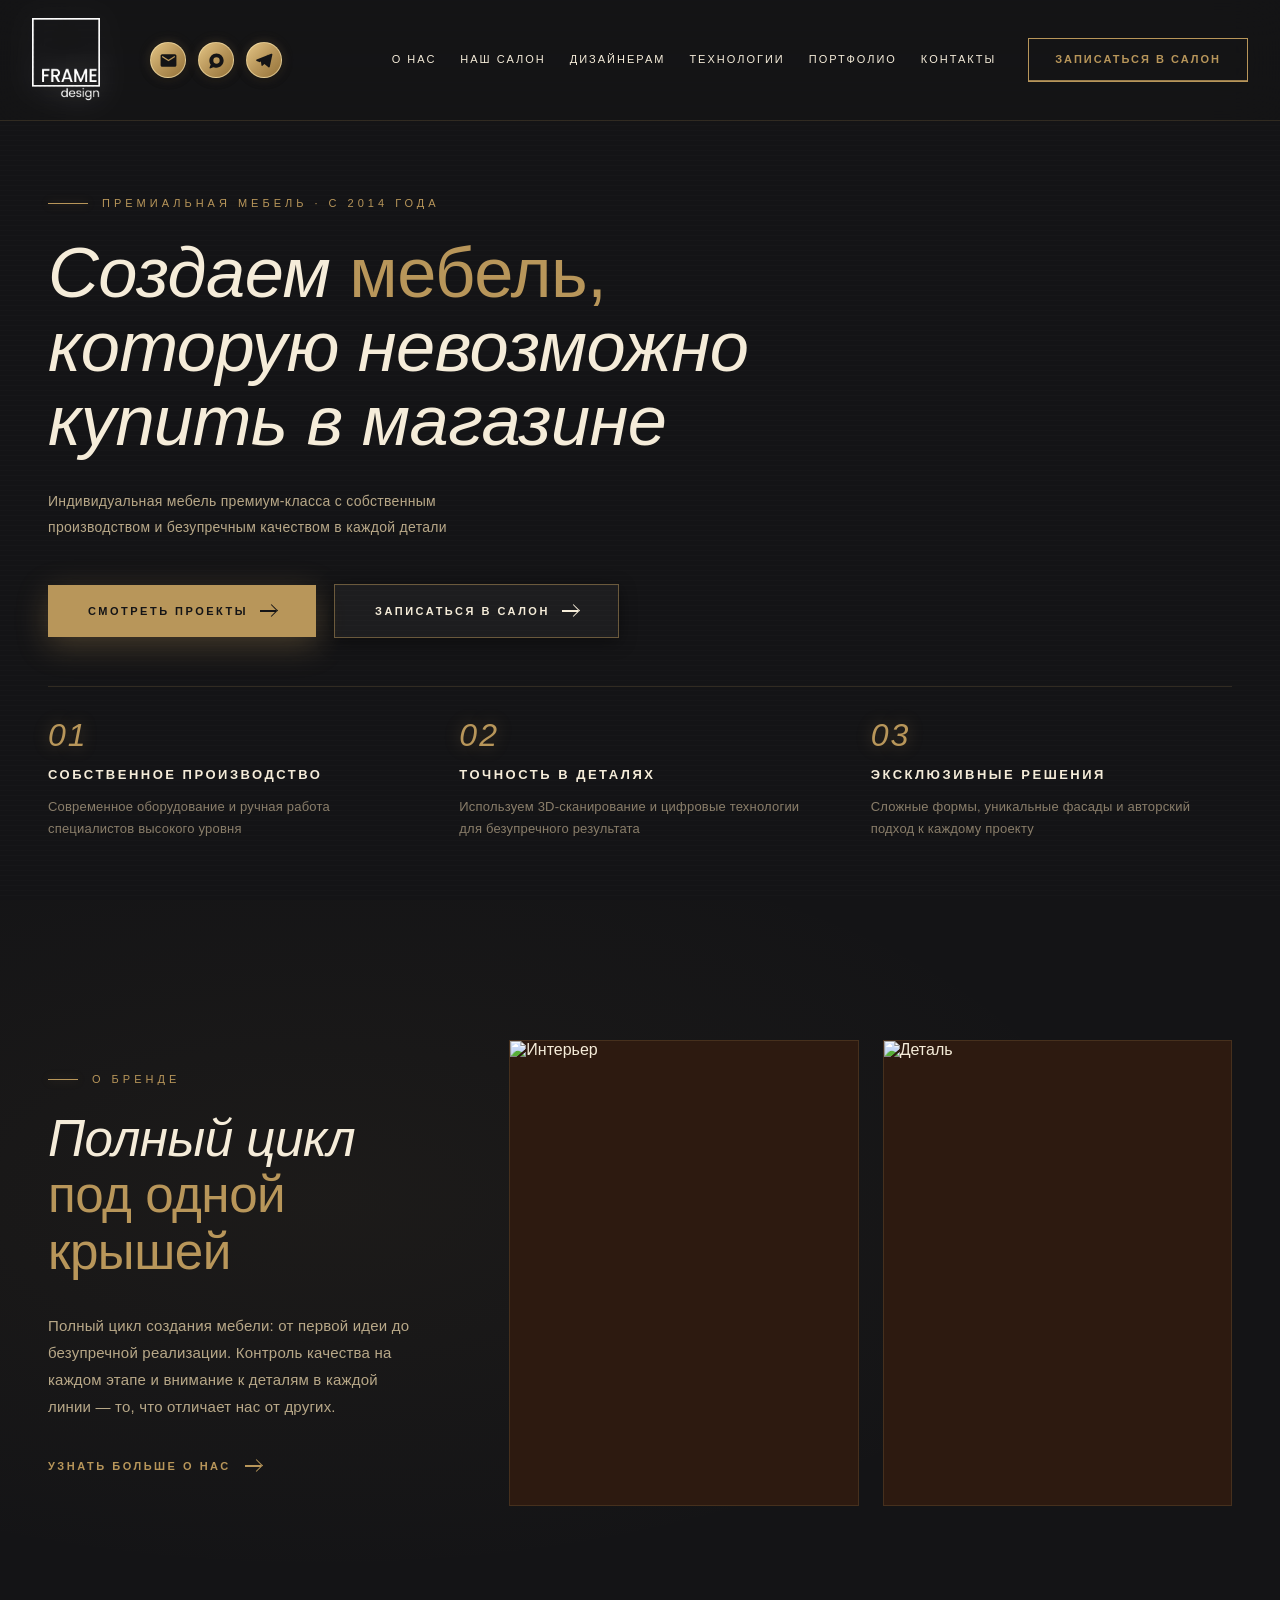
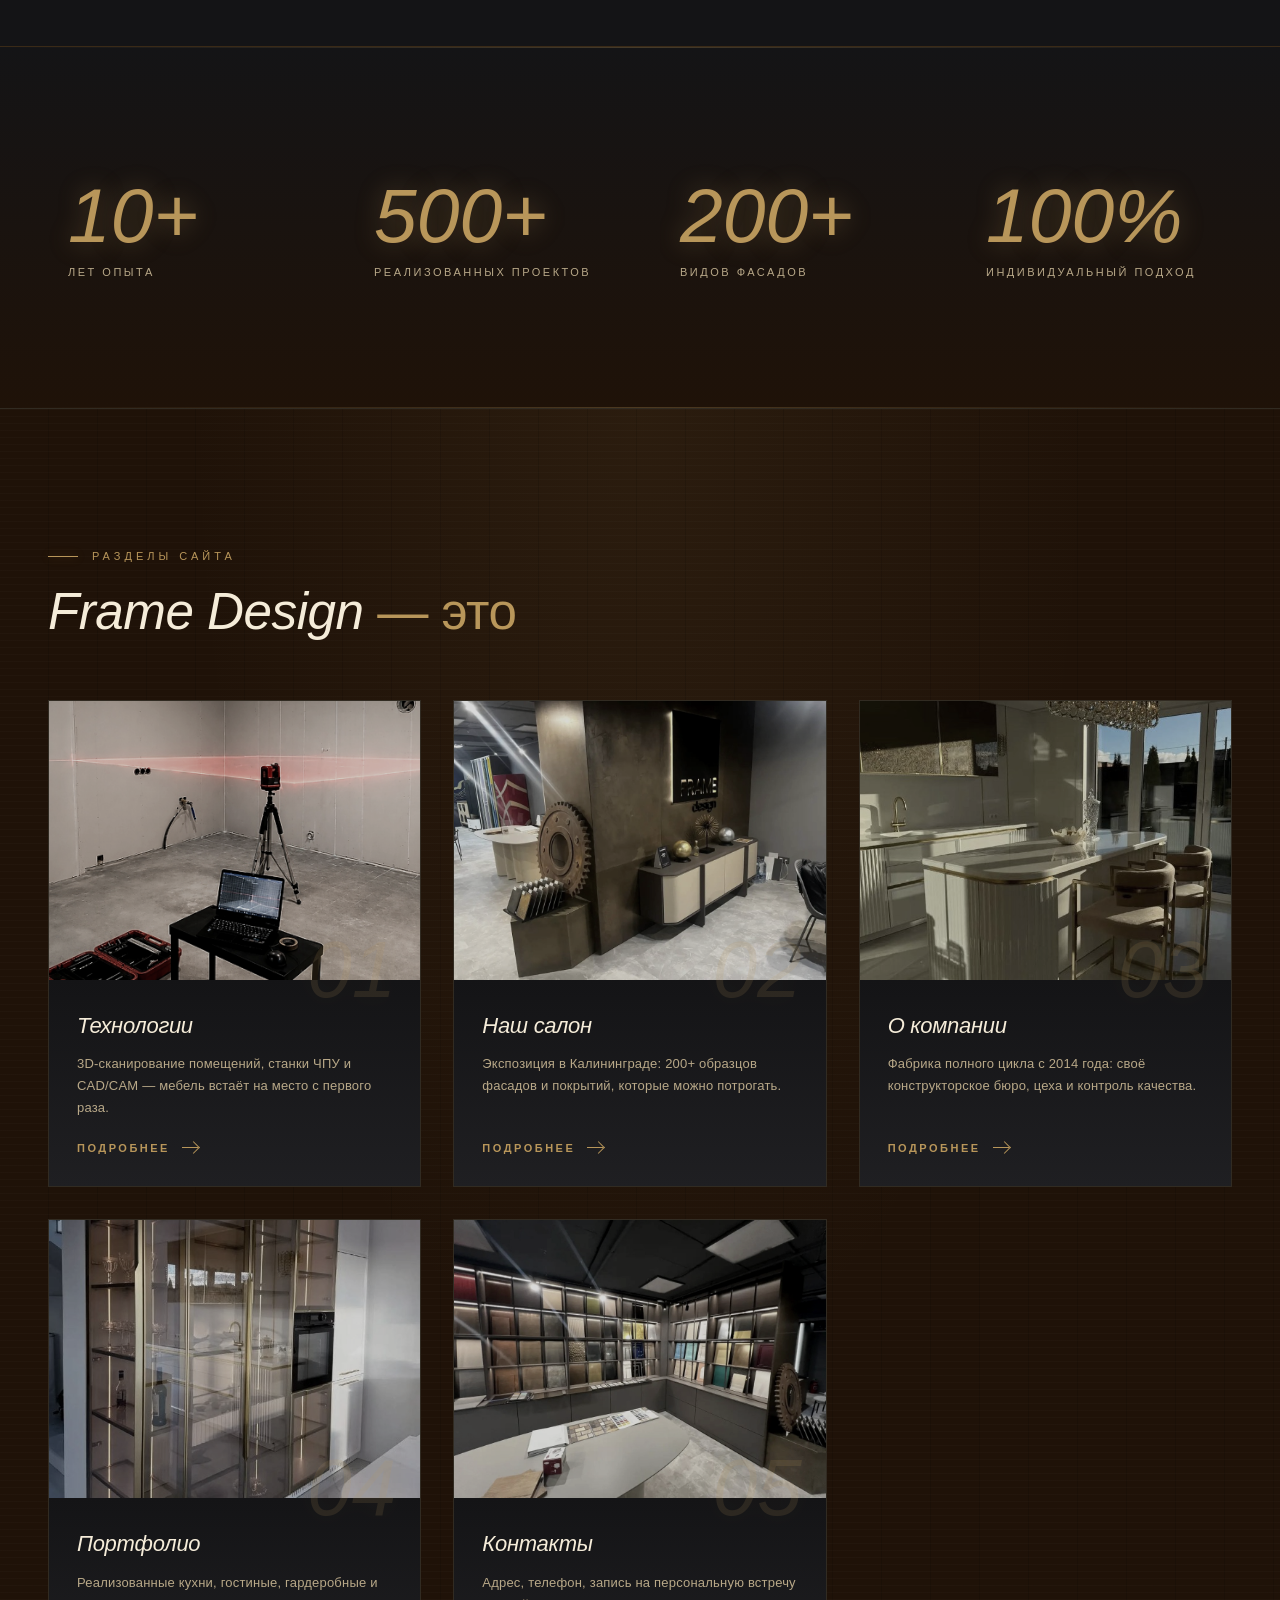
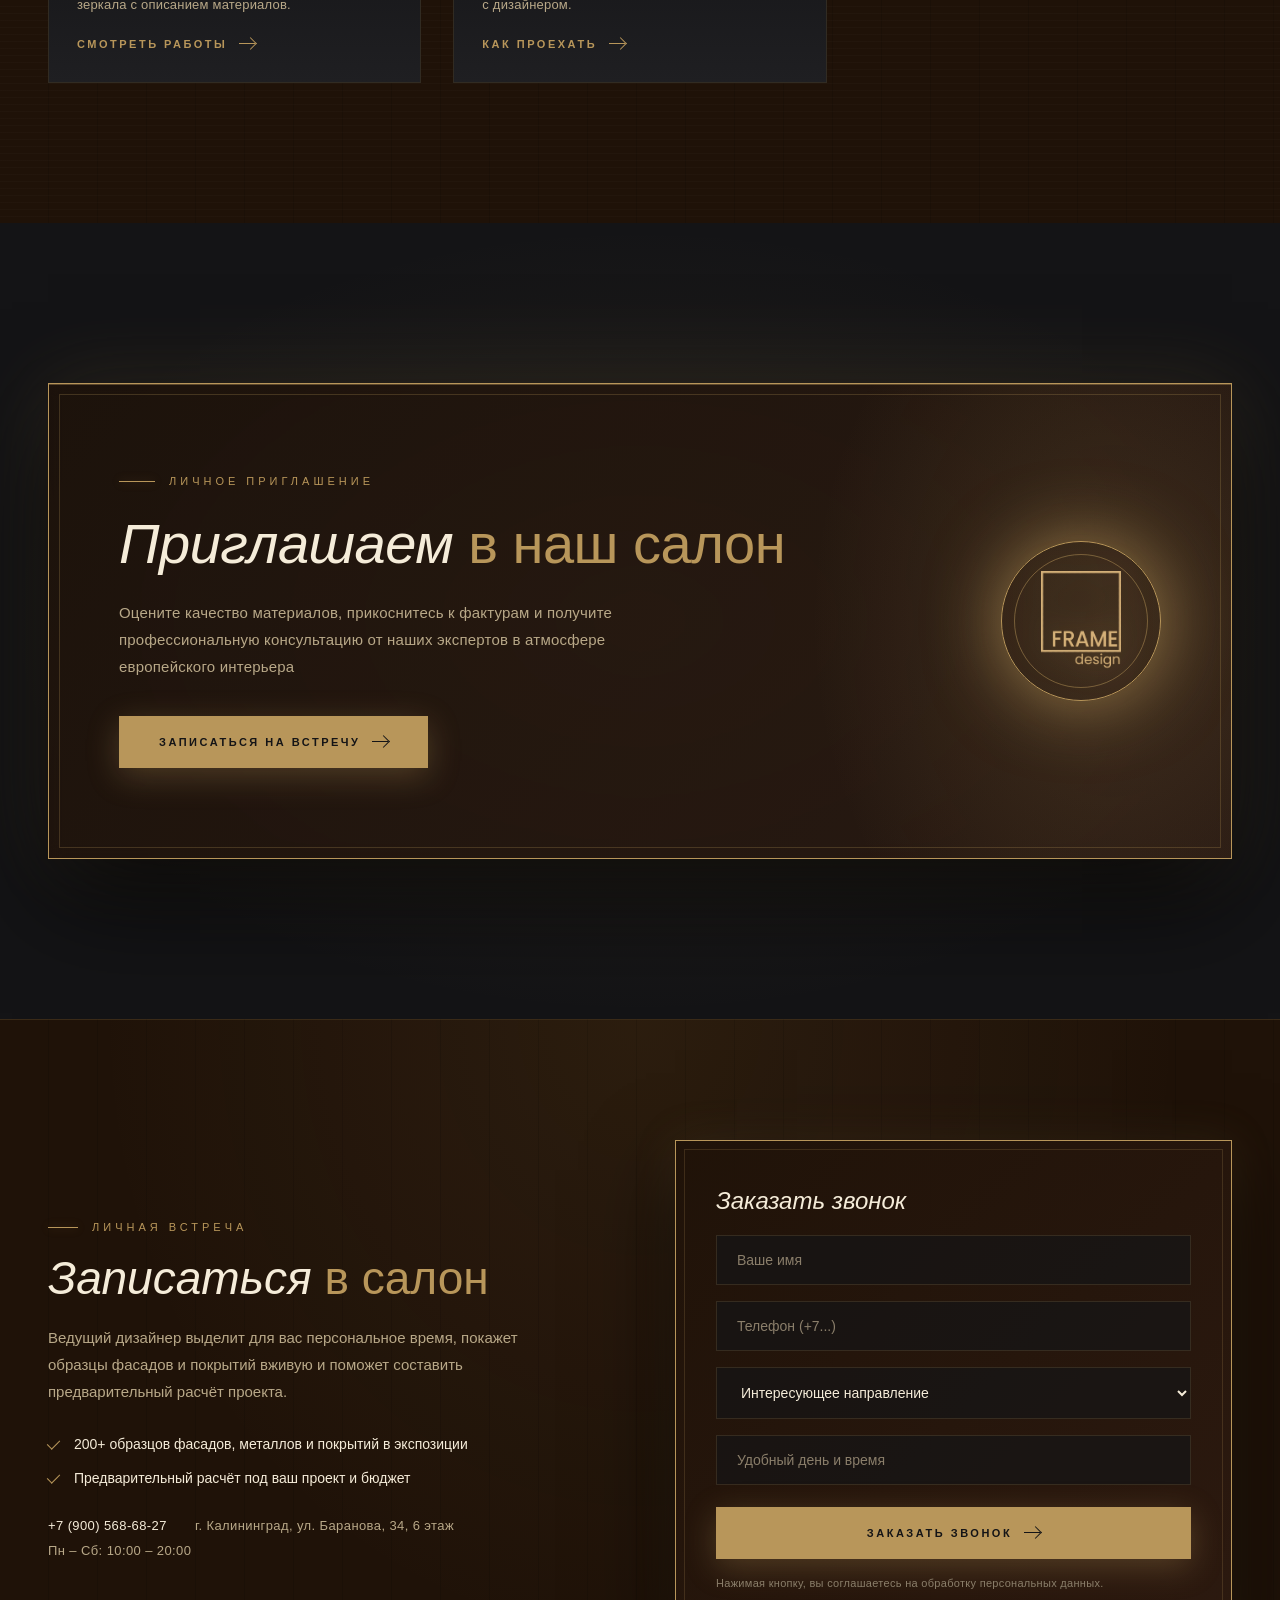
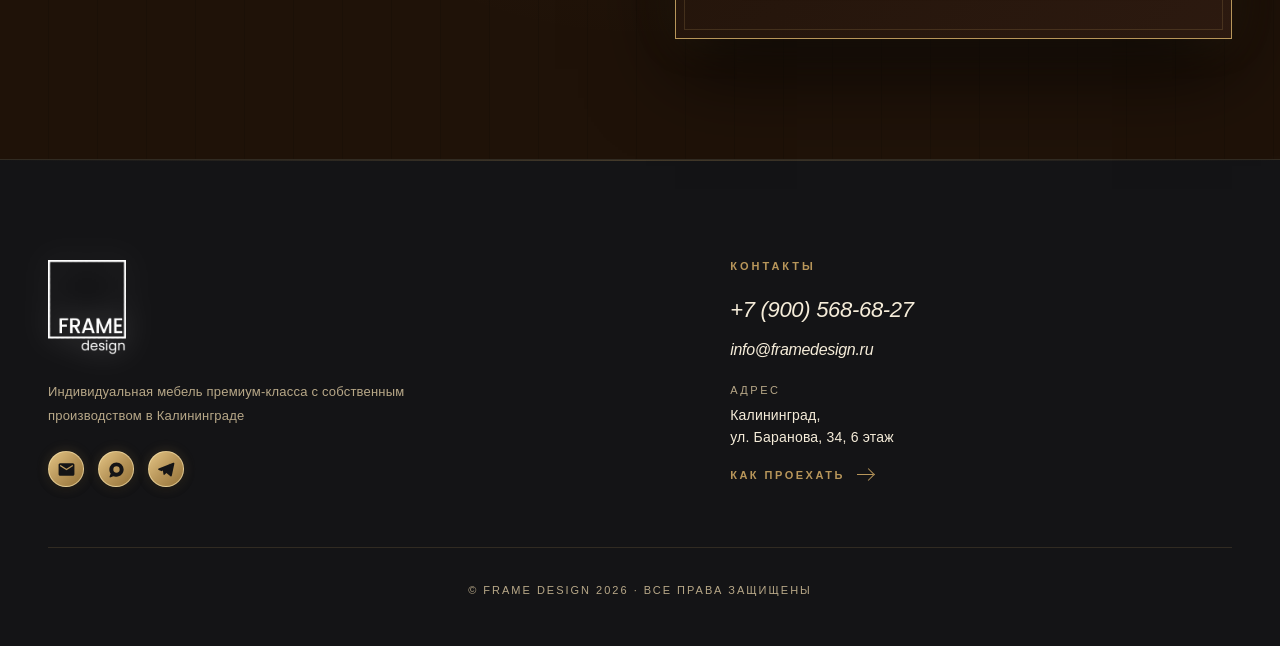
==== commit 43fb88b7: "Update showroom and factory address to г. Калининград, ул. Баранова, 34, 6 этаж across all pages" ====
--- a/index.html
+++ b/index.html
@@ -34,10 +34,10 @@
     "description": "Индивидуальное производство мебели премиум-класса в Калининграде",
     "address": {
       "@type": "PostalAddress",
-      "streetAddress": "ул. Промышленная, 1",
+      "streetAddress": "ул. Баранова, 34, 6 этаж",
       "addressLocality": "Калининград",
       "addressRegion": "Калининградская область",
-      "postalCode": "236000",
+      "postalCode": "236029",
       "addressCountry": "RU"
     },
     "geo": {
@@ -1931,7 +1931,7 @@
           </ul>
         <div class="fd-booking__contacts">
           <a href="tel:+79005686827">+7 (900) 568-68-27</a>
-          <span>Калининград, ул. Промышленная, 1</span>
+          <span>г. Калининград, ул. Баранова, 34, 6 этаж</span>
           <span>Пн – Сб: 10:00 – 20:00</span>
         </div>
       </div>
@@ -1986,7 +1986,7 @@
         <a href="tel:+79005686827" class="fd-footer__contact fd-phone-link" style="display:block;">+7 (900) 568-68-27</a>
         <a href="mailto:info@framedesign.ru" class="fd-footer__contact fd-phone-link" style="display:block; font-size: 16px; margin-bottom: 20px;">info@framedesign.ru</a>
         <div class="fd-footer__contact-label">Адрес</div>
-        <div class="fd-footer__address">Калининград,<br>ул. Промышленная, 1</div>
+        <div class="fd-footer__address">Калининград,<br>ул. Баранова, 34, 6 этаж</div>
         <a href="contacts.html" class="fd-category__link" style="margin-top: 20px; display: inline-flex;">Как проехать <span class="fd-btn__arrow"></span></a>
       </div>
     </div>
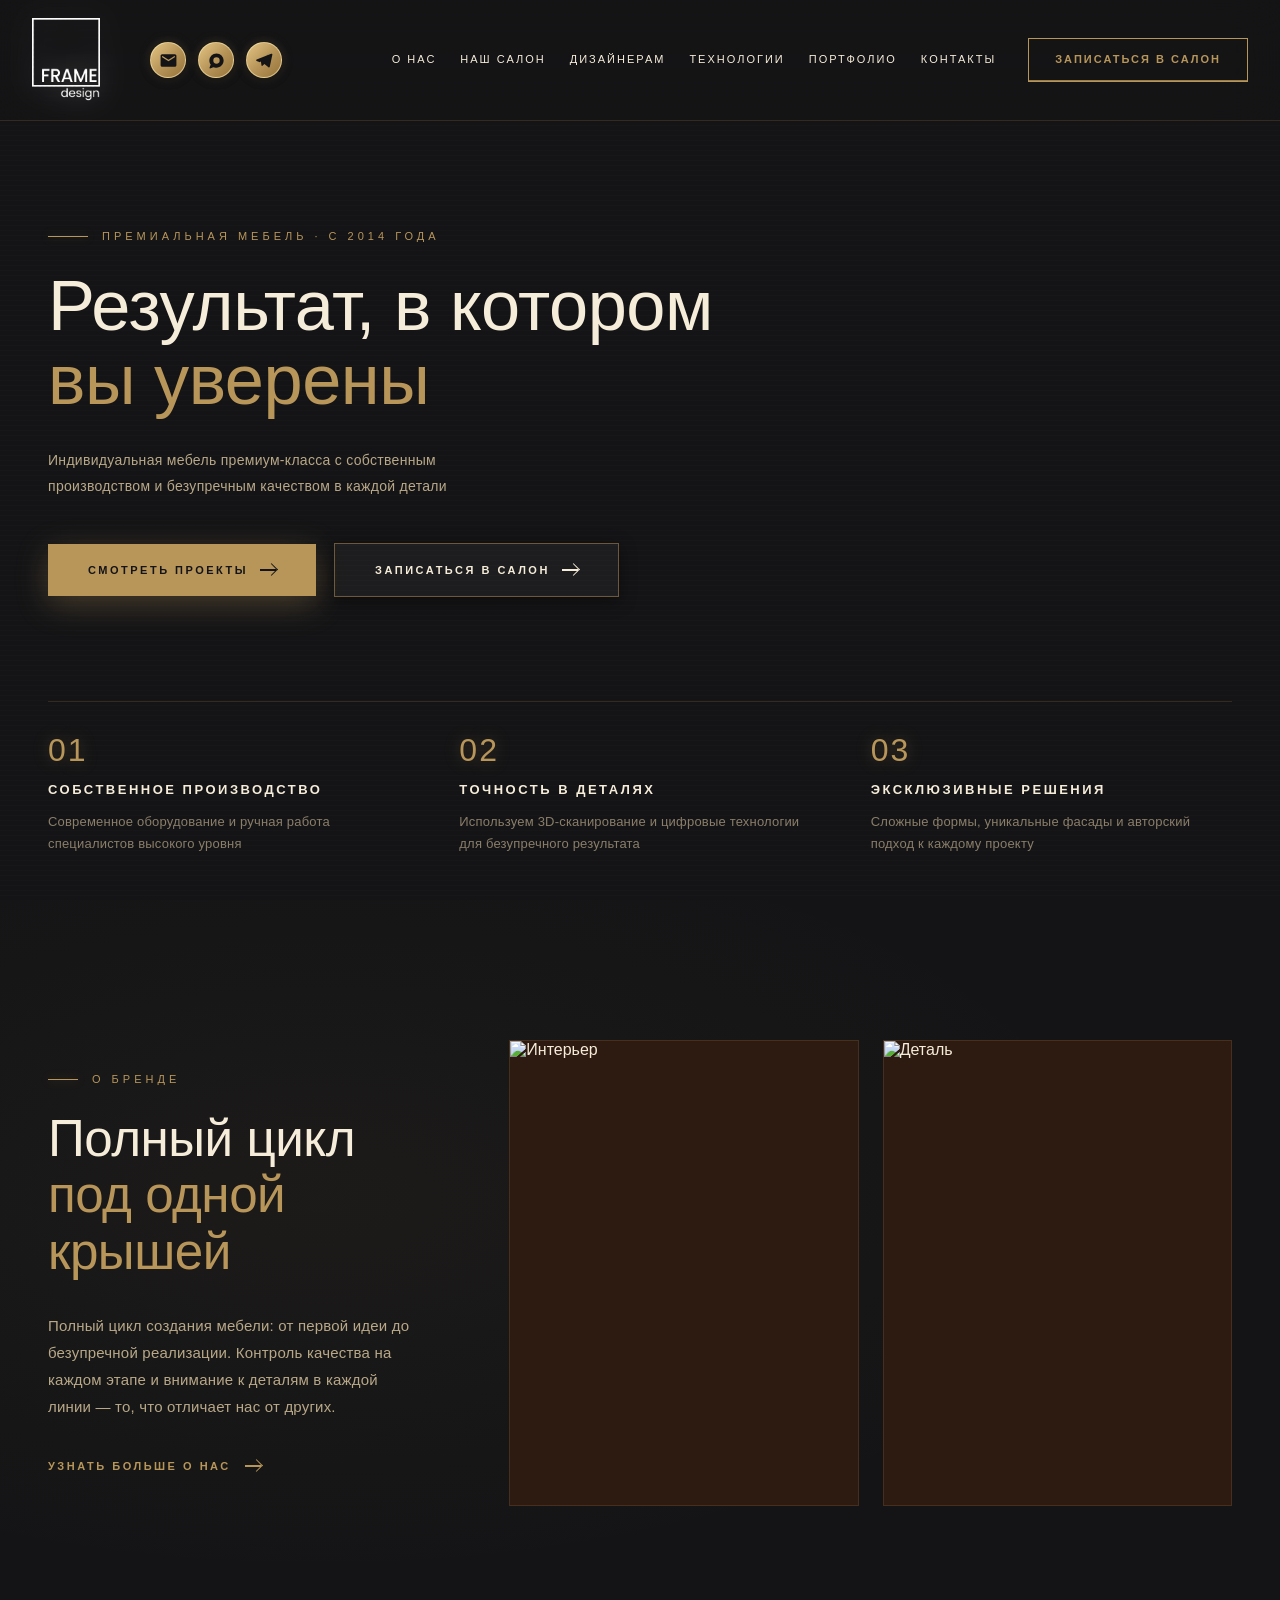
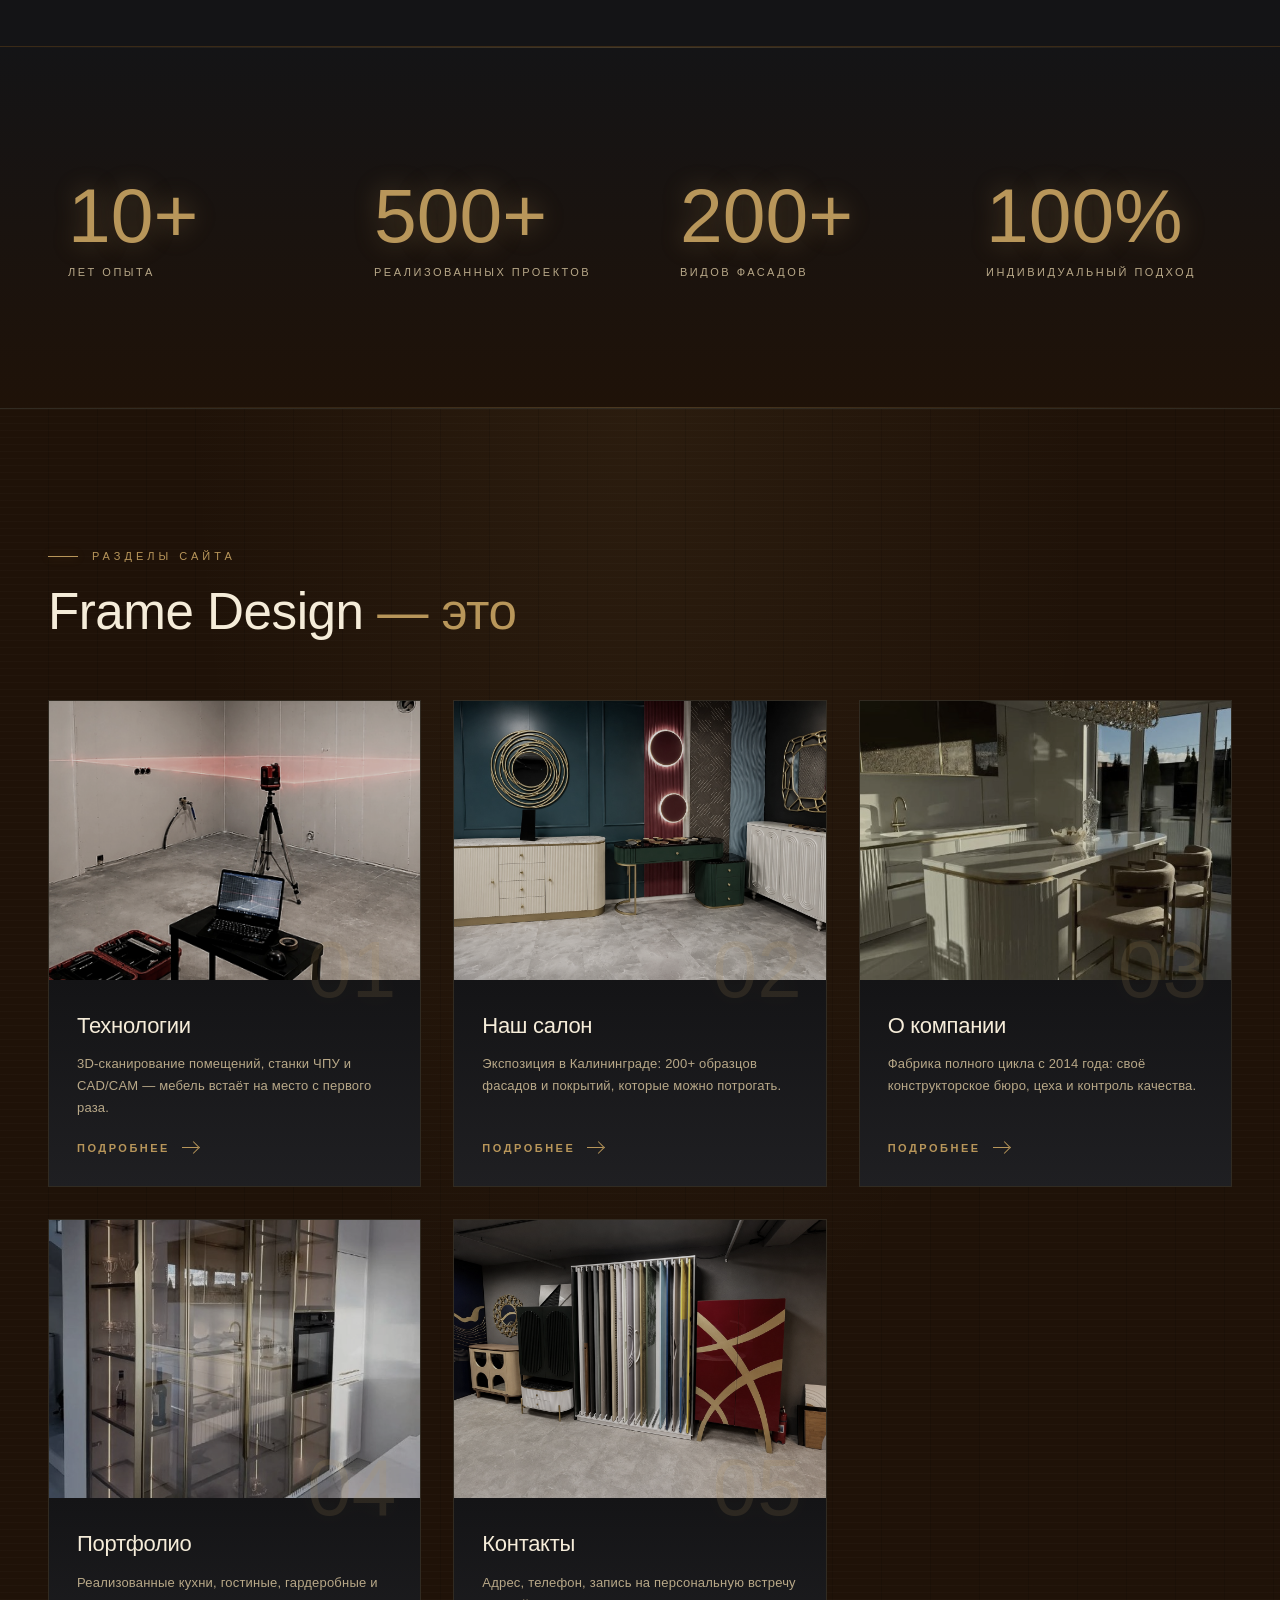
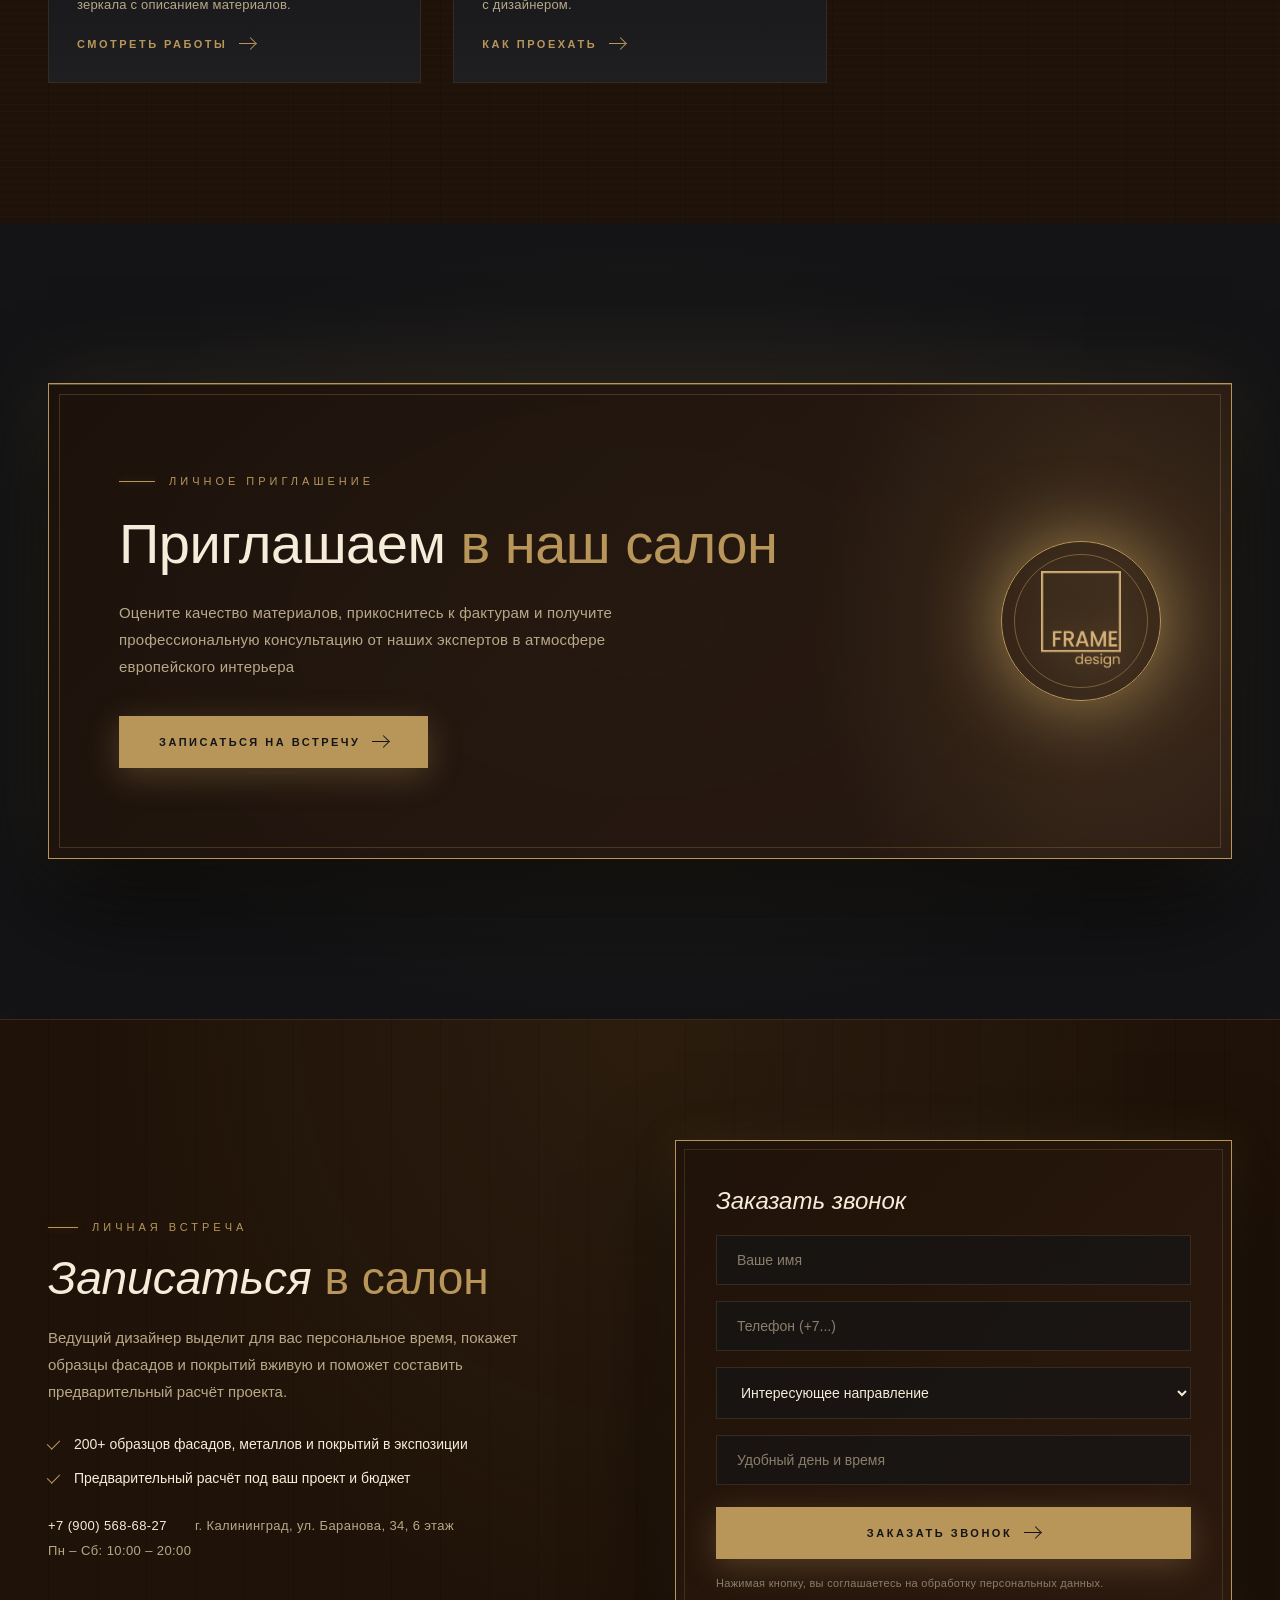
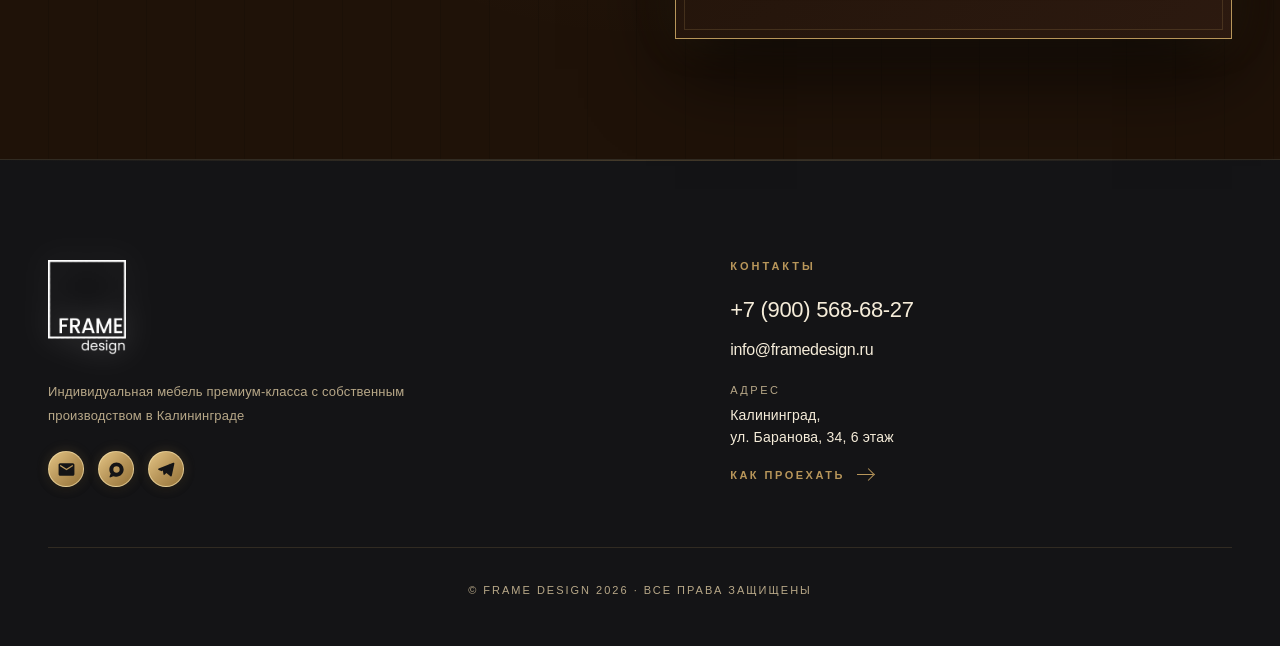
==== commit fb6d361f: "Apply full design edits: new slogan, new factory & showroom photos, side arrows carousel, updated ad" ====
--- a/index.html
+++ b/index.html
@@ -340,7 +340,7 @@
 .fd-mobile-link {
   font-family: var(--t-headline-font);
   font-size: 28px;
-  font-style: italic;
+  font-style: normal;
   color: var(--cream);
   text-decoration: none;
   letter-spacing: 2px;
@@ -458,7 +458,7 @@
   margin-bottom: 32px;
   max-width: 820px;
   letter-spacing: -0.5px;
-  font-style: italic;
+  font-style: normal;
 }
 .fd-hero__title--accent {
   color: var(--brass);
@@ -562,7 +562,7 @@
   margin-bottom: 16px;
   text-shadow: 0 0 16px var(--brass-glow);
   letter-spacing: 2px;
-  font-style: italic;
+  font-style: normal;
 }
 .fd-feature__title {
   font-family: var(--t-text-font);
@@ -633,7 +633,7 @@
   margin-bottom: 32px;
   letter-spacing: -0.5px;
   line-height: 1.1;
-  font-style: italic;
+  font-style: normal;
 }
 .fd-about__title--accent {
   color: var(--brass);
@@ -778,7 +778,7 @@
   line-height: 1;
   margin-bottom: 12px;
   text-shadow: 0 0 24px var(--brass-glow);
-  font-style: italic;
+  font-style: normal;
   position: relative;
   z-index: 1;
   transition: text-shadow 0.6s ease-out, transform 0.5s cubic-bezier(0.4, 0, 0.2, 1);
@@ -879,7 +879,7 @@
   font-weight: 400;
   letter-spacing: -0.5px;
   line-height: 1.1;
-  font-style: italic;
+  font-style: normal;
 }
 .fd-categories__title--accent {
   color: var(--brass);
@@ -953,7 +953,7 @@
   font-family: var(--t-headline-font);
   font-size: 80px;
   font-weight: 400;
-  font-style: italic;
+  font-style: normal;
   color: var(--brass);
   opacity: 0.15;
   text-shadow: 0 0 20px var(--brass-glow);
@@ -968,7 +968,7 @@
   margin-bottom: 14px;
   font-weight: 500;
   letter-spacing: -0.3px;
-  font-style: italic;
+  font-style: normal;
 }
 .fd-category__text {
   font-family: var(--t-text-font);
@@ -1104,7 +1104,7 @@
   margin-bottom: 24px;
   letter-spacing: -0.5px;
   line-height: 1.1;
-  font-style: italic;
+  font-style: normal;
 }
 .fd-invite__title--accent {
   color: var(--brass);
@@ -1151,7 +1151,7 @@
   font-size: 64px;
   color: var(--brass);
   text-shadow: 0 0 24px var(--brass-glow);
-  font-style: italic;
+  font-style: normal;
   font-weight: 500;
 }
 
@@ -1189,7 +1189,7 @@
   font-weight: 500;
   margin-bottom: 24px;
   text-shadow: 0 0 24px var(--brass-glow);
-  font-style: italic;
+  font-style: normal;
 }
 .fd-footer__logo span {
   display: block;
@@ -1250,7 +1250,7 @@
 .fd-footer__contact {
   font-family: var(--t-headline-font);
   font-size: 22px;
-  font-style: italic;
+  font-style: normal;
   color: var(--cream);
   margin-bottom: 16px;
   font-weight: 500;
@@ -1442,7 +1442,7 @@
     font-size: clamp(26px, 7vw, 36px) !important;
     line-height: 1.15 !important;
     margin-bottom: 20px !important;
-    font-style: italic !important;
+    font-style: normal !important;
   }
   .fd-hero__subtitle {
     font-size: 13px !important;
@@ -1747,15 +1747,15 @@
     <div class="fd-hero__inner">
       <div class="fd-hero__eyebrow fd-fade">Премиальная мебель · с 2014 года</div>
       <h1 class="fd-hero__title fd-fade">
-        Создаем <span class="fd-hero__title--accent">мебель,</span><br>
-        которую невозможно купить в магазине
+        Результат, в котором<br>
+        <span class="fd-hero__title--accent">вы уверены</span>
       </h1>
       <p class="fd-hero__subtitle fd-fade">
         Индивидуальная мебель премиум-класса с собственным производством и безупречным качеством в каждой детали
       </p>
       <div class="fd-hero__buttons fd-fade">
         <a href="portfolio.html" class="fd-btn fd-btn--primary">Смотреть проекты<span class="fd-btn__arrow"></span></a>
-        <a href="salon.html" class="fd-btn fd-btn--outline">Записаться в салон<span class="fd-btn__arrow"></span></a>
+        <a href="#book" class="fd-btn fd-btn--outline">Записаться в салон<span class="fd-btn__arrow"></span></a>
       </div>
     </div>
 
@@ -1942,7 +1942,7 @@
         <input type="tel" class="fd-field" name="phone" placeholder="Телефон (+7...)" required>
         <select class="fd-field" name="topic">
           <option value="" disabled selected>Интересующее направление</option>
-          <option value="kitchen">Кухня премиум-класса</option>
+          <option value="kitchen">Кухни</option>
           <option value="living">Гостиная и ТВ-зона</option>
           <option value="wardrobe">Гардеробная система</option>
           <option value="mirrors">Дизайнерские решения (тумбы, зеркала)</option>
--- a/assets/fd-common.css
+++ b/assets/fd-common.css
@@ -122,13 +122,18 @@
   filter: brightness(0.82);
 }
 
-/* Главная страница: полноэкранный hero с карточками преимуществ внизу */
+/* Главная страница: полноэкранный hero с приподнятым текстовым блоком */
 .fd-hero:has(.fd-hero__features),
 .fd-page--home .fd-hero {
   min-height: 100vh !important;
   min-height: 100svh !important;
-  justify-content: flex-end !important;
-  padding: 130px 48px 60px !important;
+  justify-content: space-between !important;
+  padding: 140px 48px 45px !important;
+}
+.fd-hero:has(.fd-hero__features) .fd-hero__inner {
+  margin-top: auto !important;
+  margin-bottom: 36px !important;
+  transform: translateY(-20px);
 }
 
 /* на ноутбуках карточки преимуществ на главной */
@@ -1245,3 +1250,73 @@
 @media (max-width: 960px) {
   .fd-scanner-photo-card { height: 320px; }
 }
+
+/* Заголовки: прямой классический шрифт без курсива */
+.fd-hero__title,
+.fd-hero__title *,
+.fd-section-title,
+.fd-section-title * {
+  font-style: normal !important;
+}
+
+/* Стрелочки прямо по бокам изображения (слева и справа) */
+.fd-carousel-arrow {
+  position: absolute;
+  top: 50%;
+  transform: translateY(-50%);
+  z-index: 10;
+  width: 52px;
+  height: 52px;
+  border-radius: 50%;
+  background: rgba(20, 20, 22, 0.78);
+  backdrop-filter: blur(12px);
+  -webkit-backdrop-filter: blur(12px);
+  color: var(--cream);
+  border: 1px solid rgba(228, 197, 133, 0.6);
+  box-shadow: 0 4px 20px rgba(0, 0, 0, 0.7), 0 0 16px rgba(184, 150, 90, 0.3);
+  cursor: pointer;
+  display: flex;
+  align-items: center;
+  justify-content: center;
+  font-size: 22px;
+  line-height: 1;
+  transition: all 0.25s cubic-bezier(0.16, 1, 0.3, 1);
+  user-select: none;
+}
+.fd-carousel-arrow--prev {
+  left: 20px;
+}
+.fd-carousel-arrow--next {
+  right: 20px;
+}
+.fd-carousel-arrow:hover {
+  background: linear-gradient(135deg, #e4c585 0%, #b8965a 50%, #947239 100%);
+  color: #141416;
+  transform: translateY(-50%) scale(1.1);
+  box-shadow: 0 6px 25px rgba(184, 150, 90, 0.7);
+  border-color: #e4c585;
+}
+.fd-carousel-arrow:active {
+  transform: translateY(-50%) scale(0.95);
+}
+@media (max-width: 600px) {
+  .fd-carousel-arrow {
+    width: 42px;
+    height: 42px;
+    font-size: 18px;
+  }
+  .fd-carousel-arrow--prev { left: 10px; }
+  .fd-carousel-arrow--next { right: 10px; }
+}
+.fd-carousel-track {
+  display: flex;
+  transition: transform 0.45s cubic-bezier(0.25, 1, 0.5, 1) !important;
+  will-change: transform;
+}
+.fd-carousel-dots {
+  display: flex;
+  gap: 10px;
+  align-items: center;
+  justify-content: center;
+  margin-top: 20px;
+}
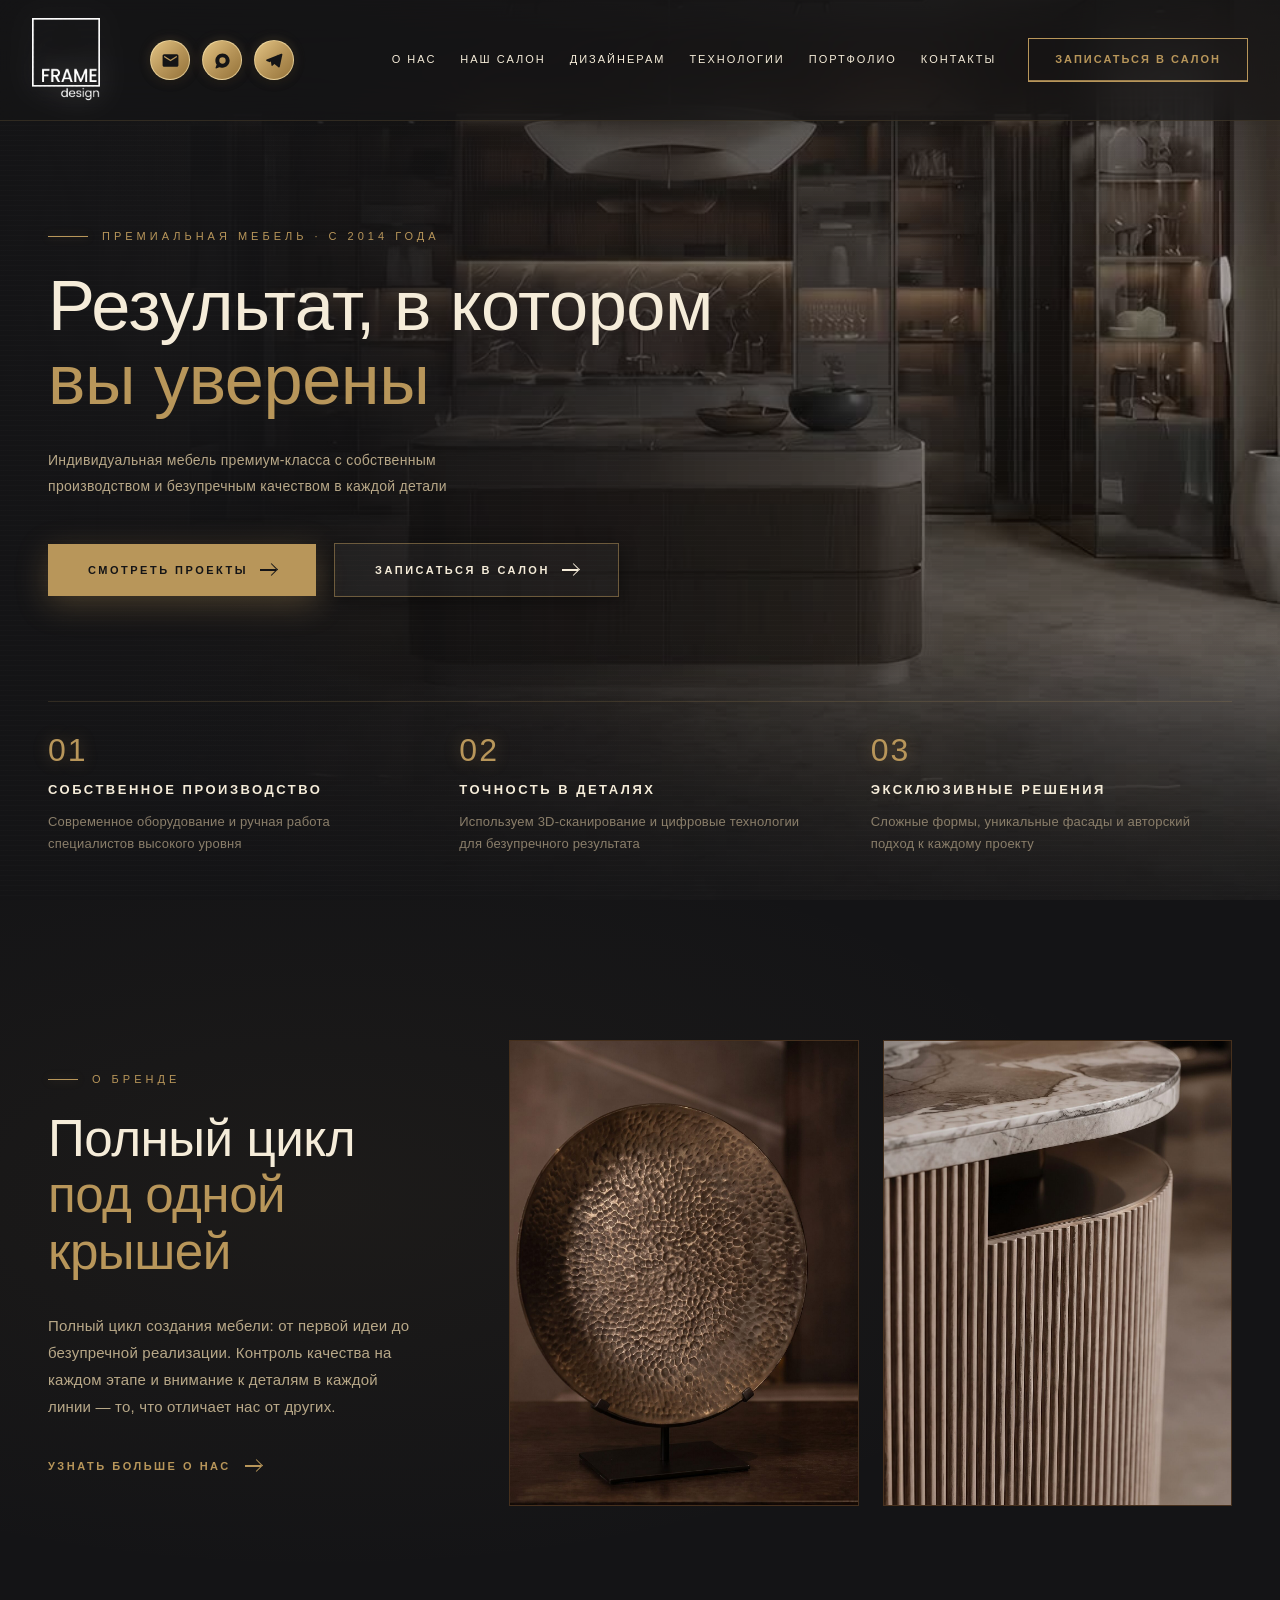
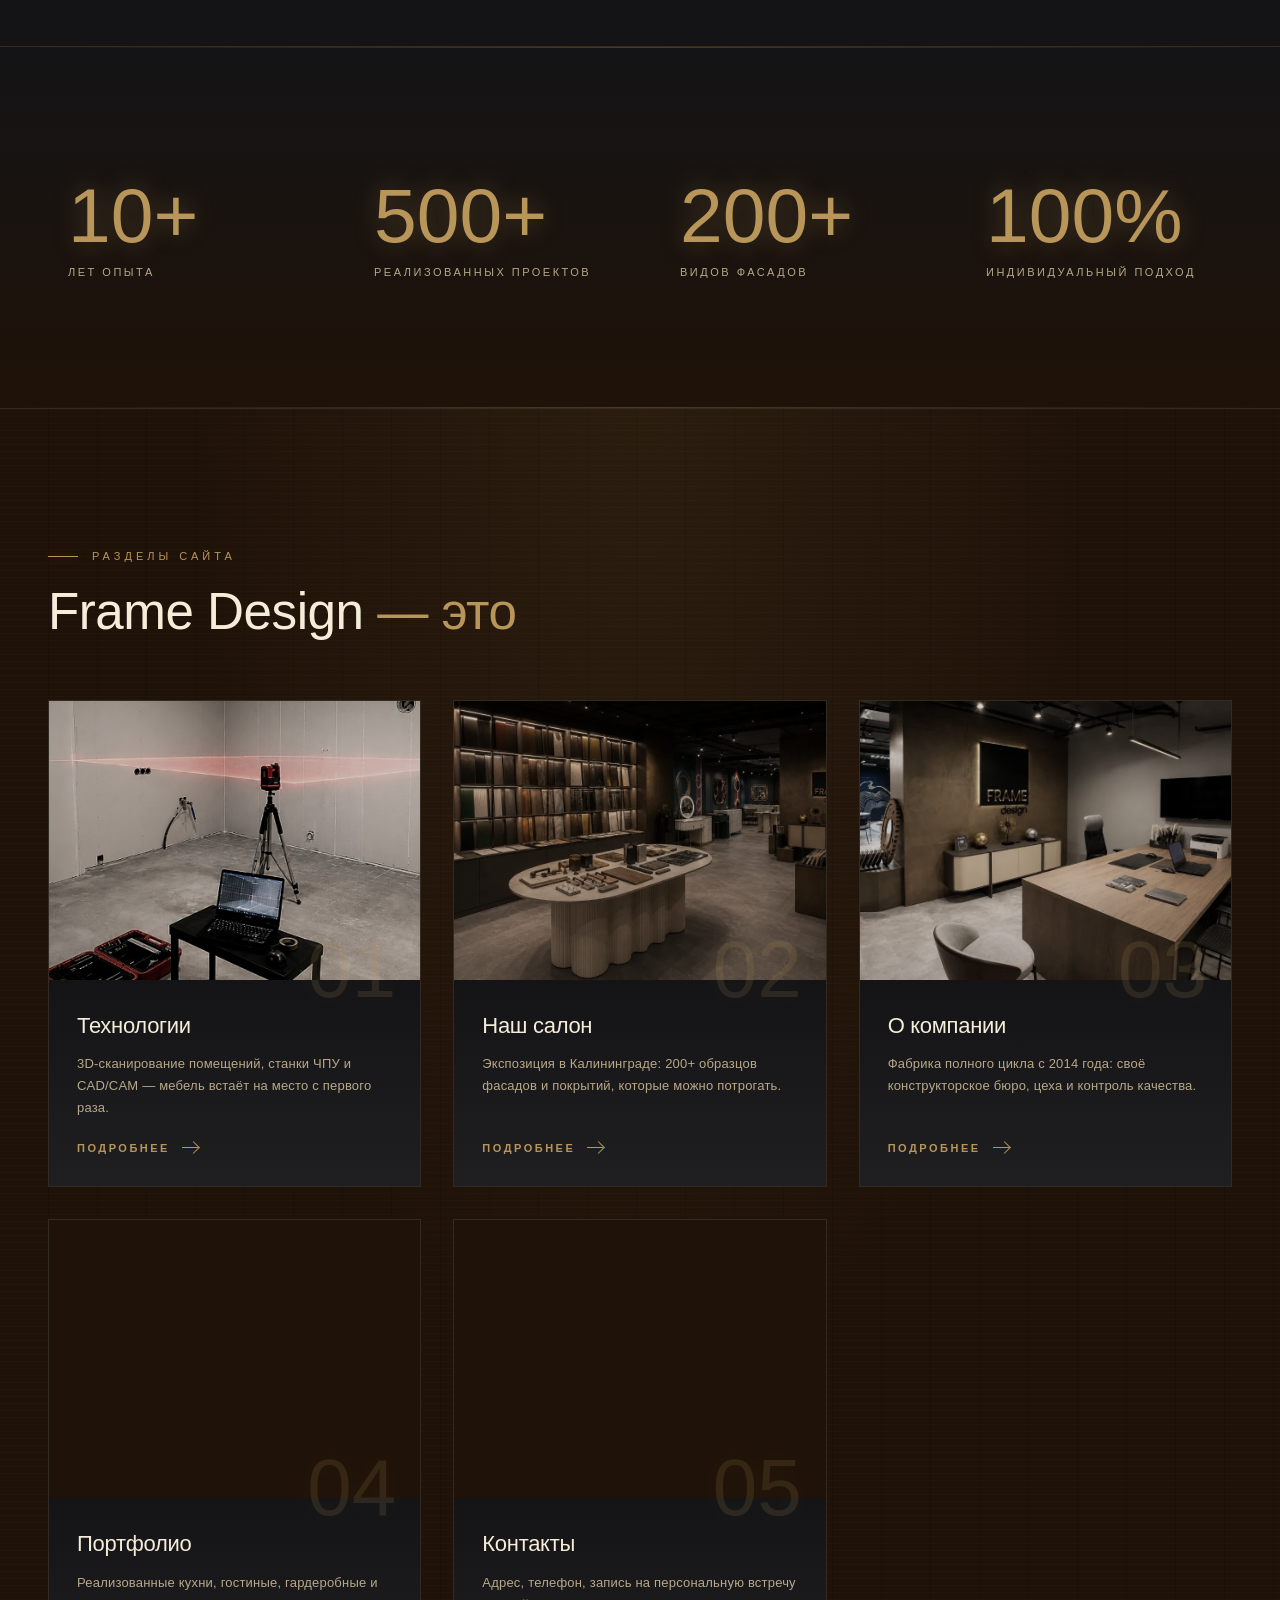
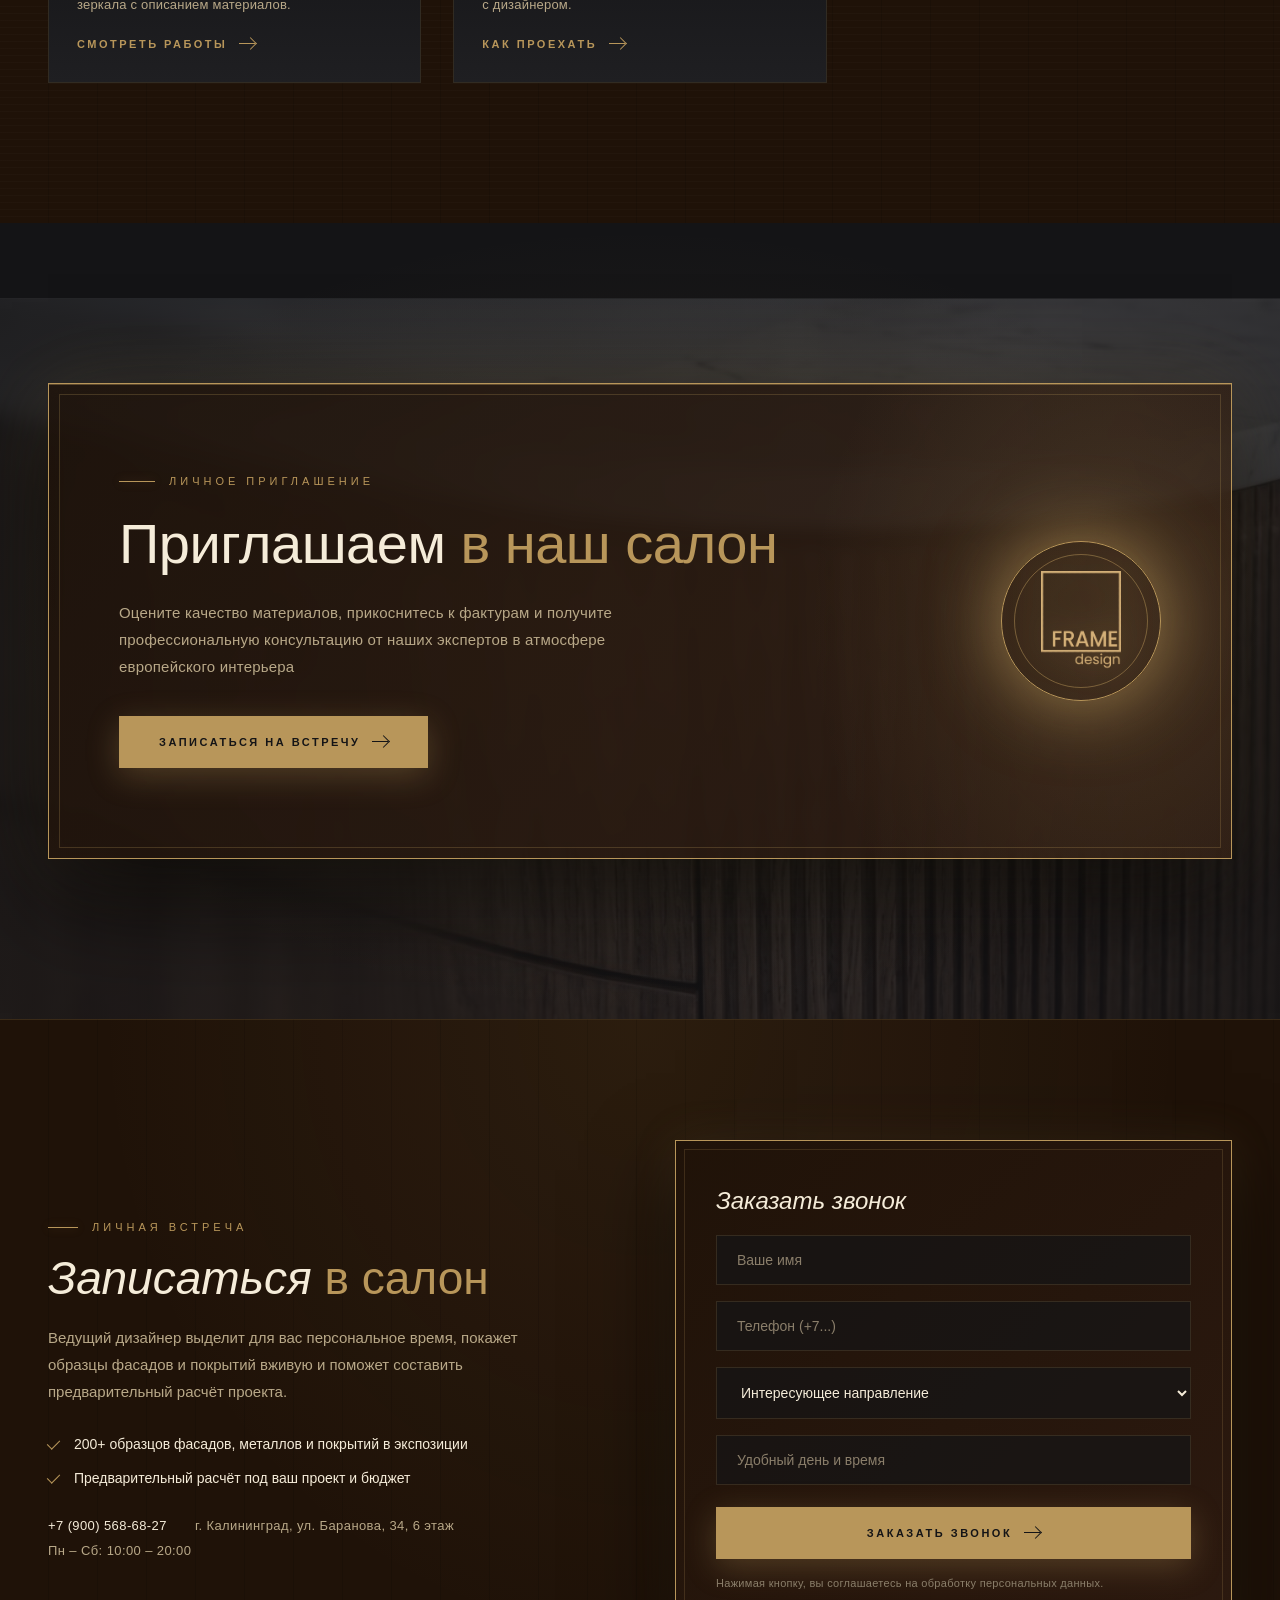
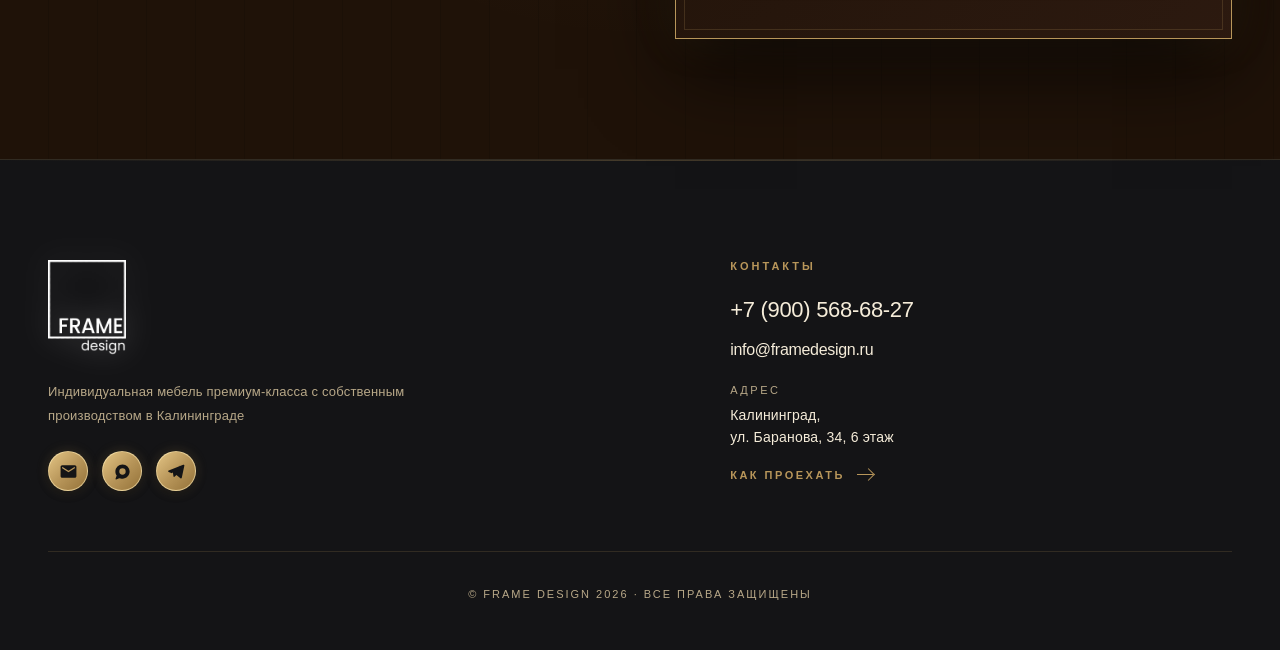
==== commit 4687e105: "Update category cards (salon, about, contacts) and carousel slides in salon with custom badges" ====
--- a/index.html
+++ b/index.html
@@ -4,18 +4,17 @@
   <meta charset="UTF-8">
   <meta name="viewport" content="width=device-width, initial-scale=1.0">
   <meta name="format-detection" content="telephone=no">
-  <title>FRAME DESIGN — Премиальная мебель на заказ | Собственное производство в Калининграде</title>
-
-  <meta name="description" content="Собственное производство мебели премиум-класса FRAME DESIGN в Калининграде. Кухни, гостиные, гардеробные, крашеные фасады и зеркала по индивидуальным размерам с 3D-сканированием.">
-  <meta name="keywords" content="мебель премиум-класса, мебель на заказ Калининград, кухни на заказ, индивидуальное производство мебели, крашеные фасады, Frame Design, 3D замер помещений, элитная мебель">
+  <title>Премиальная мебель на заказ в Калининграде — FRAME DESIGN</title>
+
+  <meta name="description" content="Собственное производство мебели премиум-класса в Калининграде. Кухни, гостиные, гардеробные, крашеные фасады и зеркала по индивидуальным размерам.">
+  <meta property="og:title" content="Премиальная мебель на заказ в Калининграде — FRAME DESIGN">
+  <meta property="og:description" content="Собственное производство мебели премиум-класса в Калининграде. Кухни, гостиные, гардеробные, крашеные фасады и зеркала по индивидуальным размерам.">
+  <meta property="og:url" content="https://stas5252.github.io/frame-design/">
+  <meta property="og:type" content="website">
   <link rel="canonical" href="https://stas5252.github.io/frame-design/">
   
   <!-- Open Graph / Social Meta Tags -->
-  <meta property="og:title" content="FRAME DESIGN — Премиальная мебель на заказ | Собственное производство в Калининграде">
-  <meta property="og:description" content="Собственное производство мебели премиум-класса FRAME DESIGN в Калининграде. Кухни, гостиные, гардеробные, крашеные фасады и зеркала по индивидуальным размерам с 3D-сканированием.">
-  <meta property="og:url" content="https://stas5252.github.io/frame-design/">
-  <meta property="og:image" content="https://static.tildacdn.com/tild6631-6536-4631-b538-363131326565/IMG_1728.JPG">
-  <meta property="og:type" content="website">
+  <meta property="og:image" content="https://stas5252.github.io/frame-design/images/showroom-kitchen-island-dark.jpg">
   <meta property="og:site_name" content="FRAME DESIGN">
   <meta name="twitter:card" content="summary_large_image">
 
@@ -24,15 +23,23 @@
   <link rel="alternate icon" type="image/png" href="favicon.png">
   <link rel="apple-touch-icon" href="apple-touch-icon.png">
   <link rel="shortcut icon" href="favicon.ico">
+  <link rel="manifest" href="site.webmanifest">
+  <meta name="theme-color" content="#141416">
   <!-- Schema.org Structured Data -->
   <script type="application/ld+json">
-  {
-    "@context": "https://schema.org",
-    "@type": "FurnitureStore",
-    "name": "FRAME DESIGN",
-    "image": "https://static.tildacdn.com/tild6631-6536-4631-b538-363131326565/IMG_1728.JPG",
-    "description": "Индивидуальное производство мебели премиум-класса в Калининграде",
-    "address": {
+  [
+    {
+      "@context": "https://schema.org",
+      "@type": "Organization",
+      "@id": "https://stas5252.github.io/frame-design/#organization",
+      "name": "FRAME DESIGN",
+      "url": "https://stas5252.github.io/frame-design/",
+      "logo": "https://stas5252.github.io/frame-design/images/frame-logo-brass.png",
+      "image": "https://stas5252.github.io/frame-design/images/showroom-kitchen-island-dark.jpg",
+      "description": "Индивидуальное производство мебели премиум-класса в Калининграде",
+      "telephone": "+79005686827",
+      "email": "info@framedesign.ru",
+      "address": {
       "@type": "PostalAddress",
       "streetAddress": "ул. Баранова, 34, 6 этаж",
       "addressLocality": "Калининград",
@@ -40,23 +47,18 @@
       "postalCode": "236029",
       "addressCountry": "RU"
     },
-    "geo": {
-      "@type": "GeoCoordinates",
-      "latitude": 54.7589,
-      "longitude": 20.4852
+      "sameAs": ["https://t.me/+79005686827"]
     },
-    "url": "https://stas5252.github.io/frame-design/",
-    "telephone": "+7 (900) 568-68-27",
-    "openingHoursSpecification": [
-      {
-        "@type": "OpeningHoursSpecification",
-        "dayOfWeek": ["Monday", "Tuesday", "Wednesday", "Thursday", "Friday", "Saturday"],
-        "opens": "10:00",
-        "closes": "20:00"
-      }
-    ],
-    "priceRange": "$$$$"
-  }
+    {
+      "@context": "https://schema.org",
+      "@type": "WebSite",
+      "@id": "https://stas5252.github.io/frame-design/#website",
+      "url": "https://stas5252.github.io/frame-design/",
+      "name": "FRAME DESIGN",
+      "inLanguage": "ru-RU",
+      "publisher": { "@id": "https://stas5252.github.io/frame-design/#organization" }
+    }
+  ]
   </script>
 
   <link rel="stylesheet" href="https://static.tildacdn.com/css/fonts-tildasans.css" type="text/css" media="all">
@@ -1007,7 +1009,7 @@
 .fd-invite__bg {
   position: absolute;
   inset: 0;
-  background-image: url('https://static.tildacdn.com/tild6366-6364-4630-b235-666234306230/IMG_1733.JPG');
+  background-image: url('images/vanity-marble-fluted-walnut.jpg');
   background-size: cover;
   background-position: center;
   background-repeat: no-repeat;
@@ -1672,16 +1674,24 @@
 }
 
 </style>
+
+  <noscript>
+    <style>
+      /* Без JS блоки .fd-fade никогда не получат is-visible — показываем их сразу. */
+      .fd-fade { opacity: 1 !important; transform: none !important; }
+    </style>
+  </noscript>
   <link rel="stylesheet" href="assets/fd-common.css?v=20260828i">
 </head>
 <body>
+  <a class="fd-skip-link" href="#main-content">Перейти к содержимому</a>
 
 <div class="fd-page">
 
   <!-- HEADER -->
   <header class="fd-header">
     <div class="fd-header__inner">
-      <a href="index.html" class="fd-logo"><img src="images/frame-logo-white.png" alt="FRAME DESIGN" class="fd-logo__img"></a>
+      <a href="index.html" class="fd-logo"><img src="images/frame-logo-white.png" alt="FRAME DESIGN" class="fd-logo__img" width="760" height="938" decoding="async"></a>
       <div class="fd-header__contacts">
         <div class="fd-header__social-btns">
           <a href="mailto:info@framedesign.ru" class="fd-head-btn fd-head-btn--mail" title="Написать на Email" aria-label="Email">
@@ -1737,12 +1747,18 @@
     </div>
   </div>
 
+  <main id="main-content" tabindex="-1">
+
   <!-- HERO -->
   <section class="fd-hero">
     <div class="fd-hero__bg">
-      <video class="fd-hero__video" id="heroBgVideo" autoplay muted loop playsinline preload="auto">
-        <source src="images/hero-bg-video.mp4" type="video/mp4">
-      </video>
+      <video class="fd-hero__video" id="heroBgVideo" autoplay muted loop playsinline
+             preload="none" poster="images/hero-poster.jpg"
+             data-src-desktop="images/hero-bg-video.mp4"
+             data-src-mobile="images/hero-bg-video-mobile.mp4"></video>
+      <noscript>
+        <img class="fd-hero__video" src="images/hero-poster.jpg" alt="" aria-hidden="true" width="1280" height="720" loading="lazy" decoding="async">
+      </noscript>
     </div>
     <div class="fd-hero__inner">
       <div class="fd-hero__eyebrow fd-fade">Премиальная мебель · с 2014 года</div>
@@ -1791,10 +1807,10 @@
       </div>
       <div class="fd-about__images">
         <div class="fd-about__img fd-fade">
-          <img alt="Интерьер" loading="lazy" src="https://static.tildacdn.com/tild3763-3561-4535-b364-356532393865/IMG_1730.JPG">
+          <img alt="Чеканное латунное блюдо на комоде из массива — предметный декор в экспозиции салона" loading="lazy" src="images/decor-brass-hammered-dish.jpg" width="1680" height="1680" decoding="async">
         </div>
         <div class="fd-about__img fd-fade">
-          <img alt="Деталь" loading="lazy" src="https://static.tildacdn.com/tild6238-3433-4931-a364-333034613130/IMG_1731.JPG">
+          <img alt="Кухонный остров с мраморной столешницей и рифлёным дубовым фасадом крупным планом" loading="lazy" src="images/island-marble-fluted-oak.jpg" width="1680" height="1680" decoding="async">
         </div>
       </div>
     </div>
@@ -1835,7 +1851,7 @@
       <div class="fd-categories__grid">
         <div class="fd-category fd-fade" onclick="location.href='technologies.html'">
           <div class="fd-category__img">
-            <img alt="Технологии" loading="lazy" src="images/laser-3d-scanner.jpg" style="object-position: center 55%;">
+            <img alt="Технологии" loading="lazy" src="images/laser-3d-scanner.jpg" style="object-position: center 55%;" width="1728" height="3072" decoding="async">
           </div>
           <div class="fd-category__body">
             <div class="fd-category__index">01</div>
@@ -1847,7 +1863,7 @@
 
         <div class="fd-category fd-fade" onclick="location.href='salon.html'">
           <div class="fd-category__img">
-            <img alt="Наш салон" loading="lazy" src="images/salon-photo-1.jpg">
+            <img alt="Наш салон" loading="lazy" src="images/category-salon.webp" width="1024" height="682" decoding="async">
           </div>
           <div class="fd-category__body">
             <div class="fd-category__index">02</div>
@@ -1859,7 +1875,7 @@
 
         <div class="fd-category fd-fade" onclick="location.href='about.html'">
           <div class="fd-category__img">
-            <img alt="О компании" loading="lazy" src="images/kitchen-island-brass.jpg">
+            <img alt="О компании" loading="lazy" src="images/category-about.webp" width="1024" height="624" decoding="async">
           </div>
           <div class="fd-category__body">
             <div class="fd-category__index">03</div>
@@ -1871,7 +1887,7 @@
 
         <div class="fd-category fd-fade" onclick="location.href='portfolio.html'">
           <div class="fd-category__img">
-            <img alt="Портфолио" loading="lazy" src="images/glass-vitrine-brass.jpg">
+            <img alt="Портфолио" loading="lazy" src="images/glass-vitrine-brass.jpg" width="599" height="800" decoding="async">
           </div>
           <div class="fd-category__body">
             <div class="fd-category__index">04</div>
@@ -1883,7 +1899,7 @@
 
         <div class="fd-category fd-fade" onclick="location.href='contacts.html'">
           <div class="fd-category__img">
-            <img alt="Контакты" loading="lazy" src="images/salon-photo-2.jpg">
+            <img alt="Контакты" loading="lazy" src="images/category-contacts.webp" width="800" height="600" decoding="async" style="filter: none;">
           </div>
           <div class="fd-category__body">
             <div class="fd-category__index">05</div>
@@ -1910,7 +1926,7 @@
       </div>
       <div class="fd-invite__seal fd-fade">
         <div class="fd-invite__seal-ring"></div>
-        <img src="images/frame-logo-brass.png" alt="FRAME DESIGN" class="fd-invite__seal-img">
+        <img src="images/frame-logo-brass.png" alt="FRAME DESIGN" class="fd-invite__seal-img" width="760" height="938" decoding="async">
       </div>
     </div>
   </section>
@@ -1938,9 +1954,12 @@
 
       <form class="fd-booking__form fd-fade" novalidate>
         <div class="fd-booking__form-title">Заказать звонок</div>
-        <input type="text" class="fd-field" name="name" placeholder="Ваше имя" required>
-        <input type="tel" class="fd-field" name="phone" placeholder="Телефон (+7...)" required>
-        <select class="fd-field" name="topic">
+        <label class="fd-visually-hidden" for="fd-name">Ваше имя</label>
+        <input type="text" id="fd-name" class="fd-field" name="name" placeholder="Ваше имя" autocomplete="name" required>
+        <label class="fd-visually-hidden" for="fd-phone">Номер телефона</label>
+        <input type="tel" id="fd-phone" class="fd-field" name="phone" placeholder="Телефон (+7...)" autocomplete="tel" required>
+        <label class="fd-visually-hidden" for="fd-topic">Интересующее направление</label>
+        <select id="fd-topic" class="fd-field" name="topic">
           <option value="" disabled selected>Интересующее направление</option>
           <option value="kitchen">Кухни</option>
           <option value="living">Гостиная и ТВ-зона</option>
@@ -1949,7 +1968,8 @@
           <option value="complex">Комплексная меблировка</option>
           <option value="designer">Сотрудничество для дизайнеров</option>
         </select>
-        <input type="text" class="fd-field" name="when" placeholder="Удобный день и время">
+        <label class="fd-visually-hidden" for="fd-when">Удобный день и время</label>
+        <input type="text" id="fd-when" class="fd-field" name="when" placeholder="Удобный день и время">
         <button type="submit" class="fd-btn fd-btn--primary fd-booking__submit">
           Заказать звонок <span class="fd-btn__arrow"></span>
         </button>
@@ -1964,10 +1984,12 @@
   </section>
 
   <!-- FOOTER -->
+  </main>
+
   <footer class="fd-footer">
     <div class="fd-footer__inner">
       <div class="fd-fade">
-        <a href="index.html" class="fd-footer__logo"><img src="images/frame-logo-white.png" alt="FRAME DESIGN" class="fd-logo__img"></a>
+        <a href="index.html" class="fd-footer__logo"><img src="images/frame-logo-white.png" alt="FRAME DESIGN" class="fd-logo__img" width="760" height="938" decoding="async"></a>
         <p class="fd-footer__about">Индивидуальная мебель премиум-класса с собственным производством в Калининграде</p>
         <div class="fd-footer__socials">
           <a href="mailto:info@framedesign.ru" class="fd-head-btn fd-head-btn--mail" title="Написать на Email" aria-label="Email">
@@ -2135,17 +2157,35 @@
 
   const heroVid = document.getElementById('heroBgVideo');
   if (heroVid) {
+    // Если человек просил уменьшить анимацию — не запускаем видео вовсе,
+    // на первом экране остаётся неподвижный кадр из poster.
+    const calm = window.matchMedia('(prefers-reduced-motion: reduce)').matches;
+
+    // На узких экранах отдаём облегчённую копию: 960px вместо 2560px, 266 КБ вместо 5 МБ.
+    // До загрузки первого кадра вместо пустоты виден poster.
+    const mobile = window.matchMedia('(max-width: 960px)').matches;
     heroVid.muted = true;
-    const playPromise = heroVid.play();
-    if (playPromise !== undefined) {
-      playPromise.catch(() => {
-        ['click', 'touchstart', 'scroll'].forEach(evt => {
-          window.addEventListener(evt, () => {
-            if (heroVid.paused) heroVid.play();
-          }, { once: true });
+
+    if (calm) {
+      heroVid.removeAttribute('autoplay');
+      return;
+    }
+    heroVid.src = heroVid.dataset[mobile ? 'srcMobile' : 'srcDesktop'];
+
+    const tryPlay = () => {
+      const playPromise = heroVid.play();
+      if (playPromise !== undefined) {
+        playPromise.catch(() => {
+          ['click', 'touchstart', 'scroll'].forEach(evt => {
+            window.addEventListener(evt, () => {
+              if (heroVid.paused) heroVid.play();
+            }, { once: true });
+          });
         });
-      });
-    }
+      }
+    };
+    if (heroVid.readyState >= 2) tryPlay();
+    else heroVid.addEventListener('loadeddata', tryPlay, { once: true });
   }
 })();
 </script>
--- a/assets/fd-common.css
+++ b/assets/fd-common.css
@@ -1320,3 +1320,123 @@
   justify-content: center;
   margin-top: 20px;
 }
+
+/* ============================================================
+   ДОСТУПНОСТЬ И УДОБСТВО НАЖАТИЯ (аудит 02.09.2026)
+   ============================================================ */
+
+/* ---------- Ссылка «Перейти к содержимому» ---------- */
+.fd-skip-link {
+  position: absolute;
+  left: 16px;
+  top: -100px;
+  z-index: 2000;
+  padding: 12px 20px;
+  background: var(--brass);
+  color: #141416;
+  font-family: var(--t-text-font);
+  font-size: 14px;
+  font-weight: 600;
+  text-decoration: none;
+  border-radius: 3px;
+  transition: top 0.2s ease;
+}
+.fd-skip-link:focus { top: 16px; }
+#main-content:focus { outline: none; }
+
+/* ---------- Видимый фокус с клавиатуры ---------- */
+a:focus-visible,
+button:focus-visible,
+input:focus-visible,
+select:focus-visible,
+textarea:focus-visible,
+[tabindex]:focus-visible {
+  outline: 2px solid var(--brass);
+  outline-offset: 3px;
+  border-radius: 2px;
+}
+
+/* ---------- Зоны нажатия на мобильных ----------
+   Полоски бургера остаются 32×20, но нажимаемая область — 48×48.
+   Псевдоэлемент не занимает места в потоке, поэтому шапка не меняется. */
+.fd-burger-btn::after {
+  content: "";
+  position: absolute;
+  top: 50%;
+  left: 50%;
+  width: 48px;
+  height: 48px;
+  transform: translate(-50%, -50%);
+}
+
+/* Пункты мобильного меню: было 29–38px, стало 48px.
+   Отступ между ними уменьшен, чтобы шторка не разъехалась. */
+.fd-mobile-drawer { gap: 12px !important; }
+.fd-mobile-link {
+  display: flex !important;
+  align-items: center;
+  justify-content: center;
+  min-height: 48px;
+  padding: 0 12px;
+}
+
+/* Иконки почты и мессенджеров в шапке и шторке */
+.fd-head-btn {
+  min-width: 40px;
+  min-height: 40px;
+}
+@media (max-width: 960px) {
+  .fd-head-btn { min-width: 44px; min-height: 44px; }
+}
+
+/* ---------- Уменьшение анимации ----------
+   Раньше правило гасило только подсветку курсора. Теперь снимаем
+   и появления, и параллакс, и 3D-наклон карточек: !important перебивает
+   inline-стиль, который проставляет скрипт. */
+@media (prefers-reduced-motion: reduce) {
+  *,
+  *::before,
+  *::after {
+    animation-duration: 0.01ms !important;
+    animation-iteration-count: 1 !important;
+    transition-duration: 0.01ms !important;
+    scroll-behavior: auto !important;
+  }
+  .fd-fade {
+    opacity: 1 !important;
+    transform: none !important;
+  }
+  /* Сбрасываем только те transform, которые задаёт скрипт ради движения:
+     параллакс фонов и 3D-наклон карточек. У .fd-hero__video transform —
+     это центрирование (translate -50%/-50%), его трогать нельзя. */
+  .fd-hero__bg,
+  .fd-invite__bg,
+  .fd-about__img img,
+  .fd-category,
+  .fd-project-card,
+  .fd-comp-card,
+  .fd-tech-pillar,
+  .fd-card {
+    transform: none !important;
+  }
+  .fd-cursor-glow,
+  .fd-spotlight {
+    display: none !important;
+  }
+}
+
+/* ---------- Подписи полей для скринридеров ----------
+   Плейсхолдер исчезает при вводе и ненадёжно озвучивается,
+   поэтому у каждого поля есть настоящий <label>. Визуально скрыт. */
+.fd-visually-hidden {
+  position: absolute !important;
+  width: 1px;
+  height: 1px;
+  margin: -1px;
+  padding: 0;
+  border: 0;
+  overflow: hidden;
+  clip: rect(0 0 0 0);
+  clip-path: inset(50%);
+  white-space: nowrap;
+}
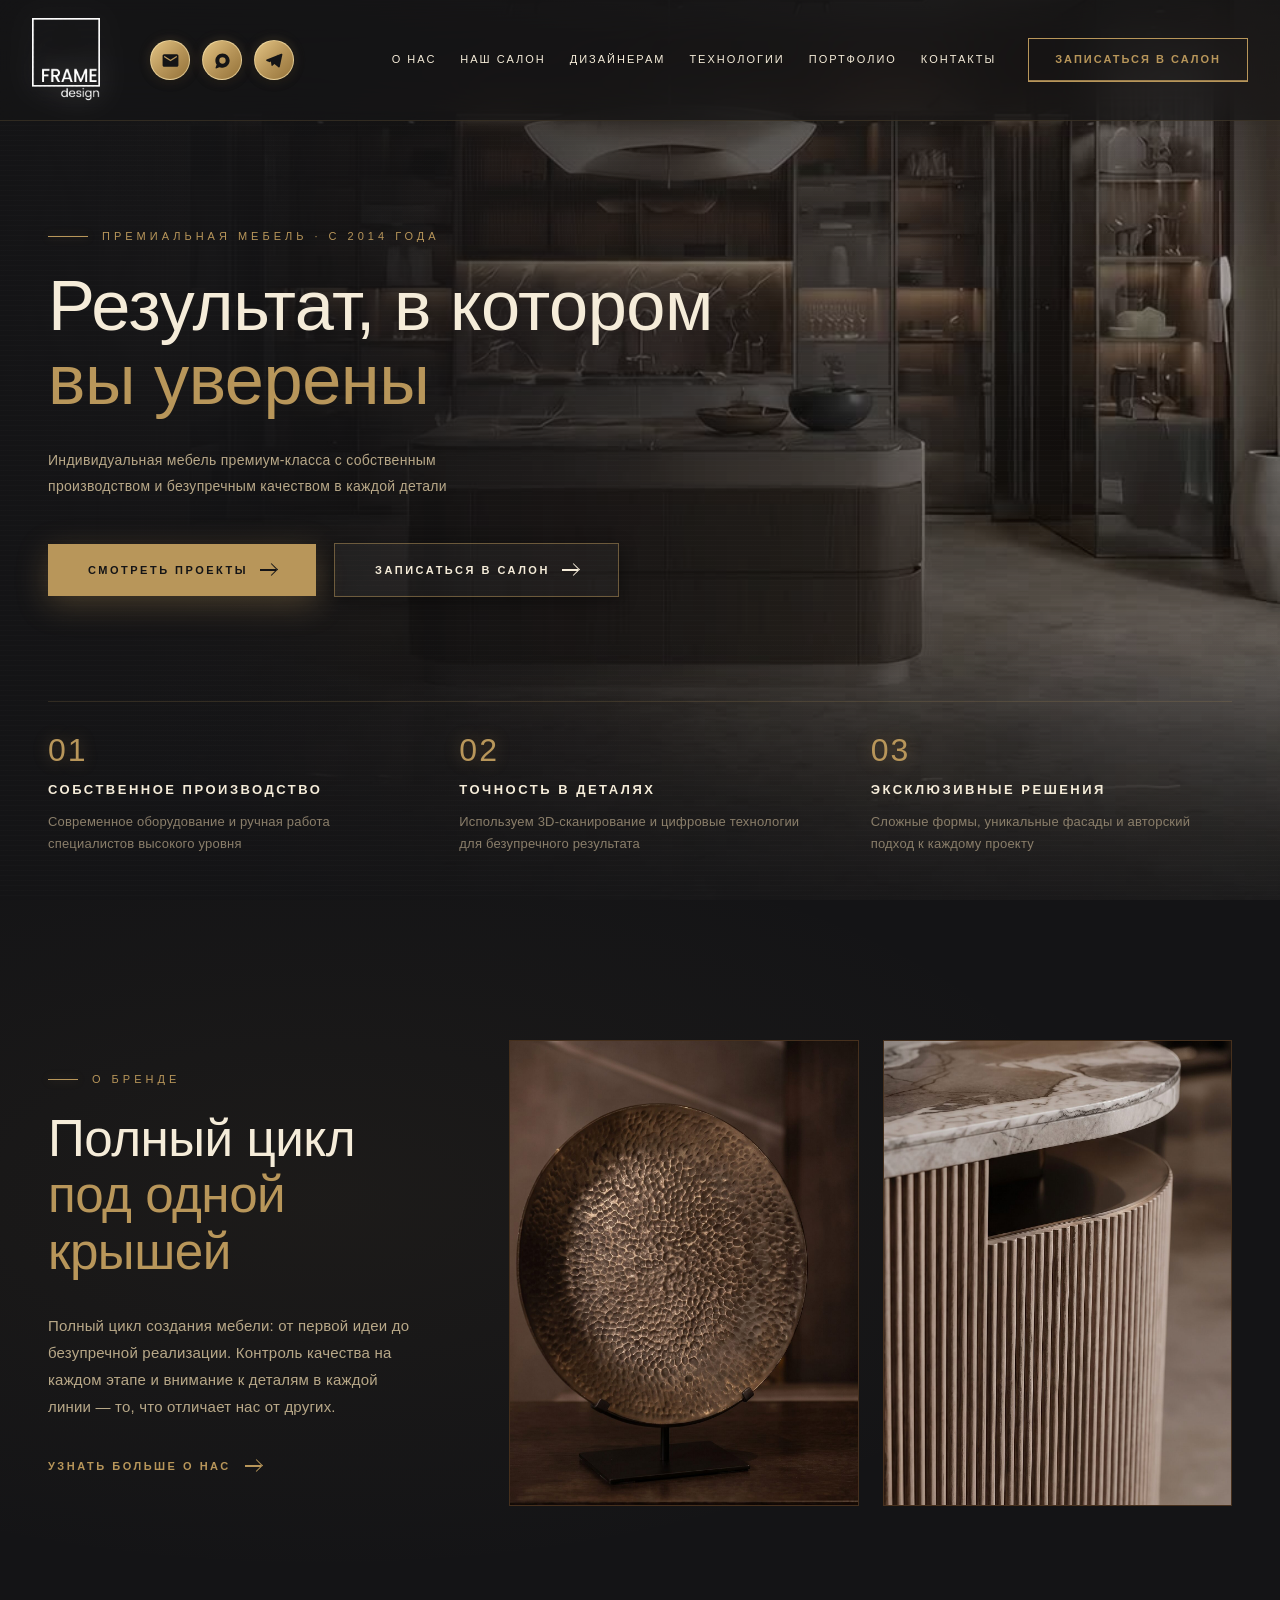
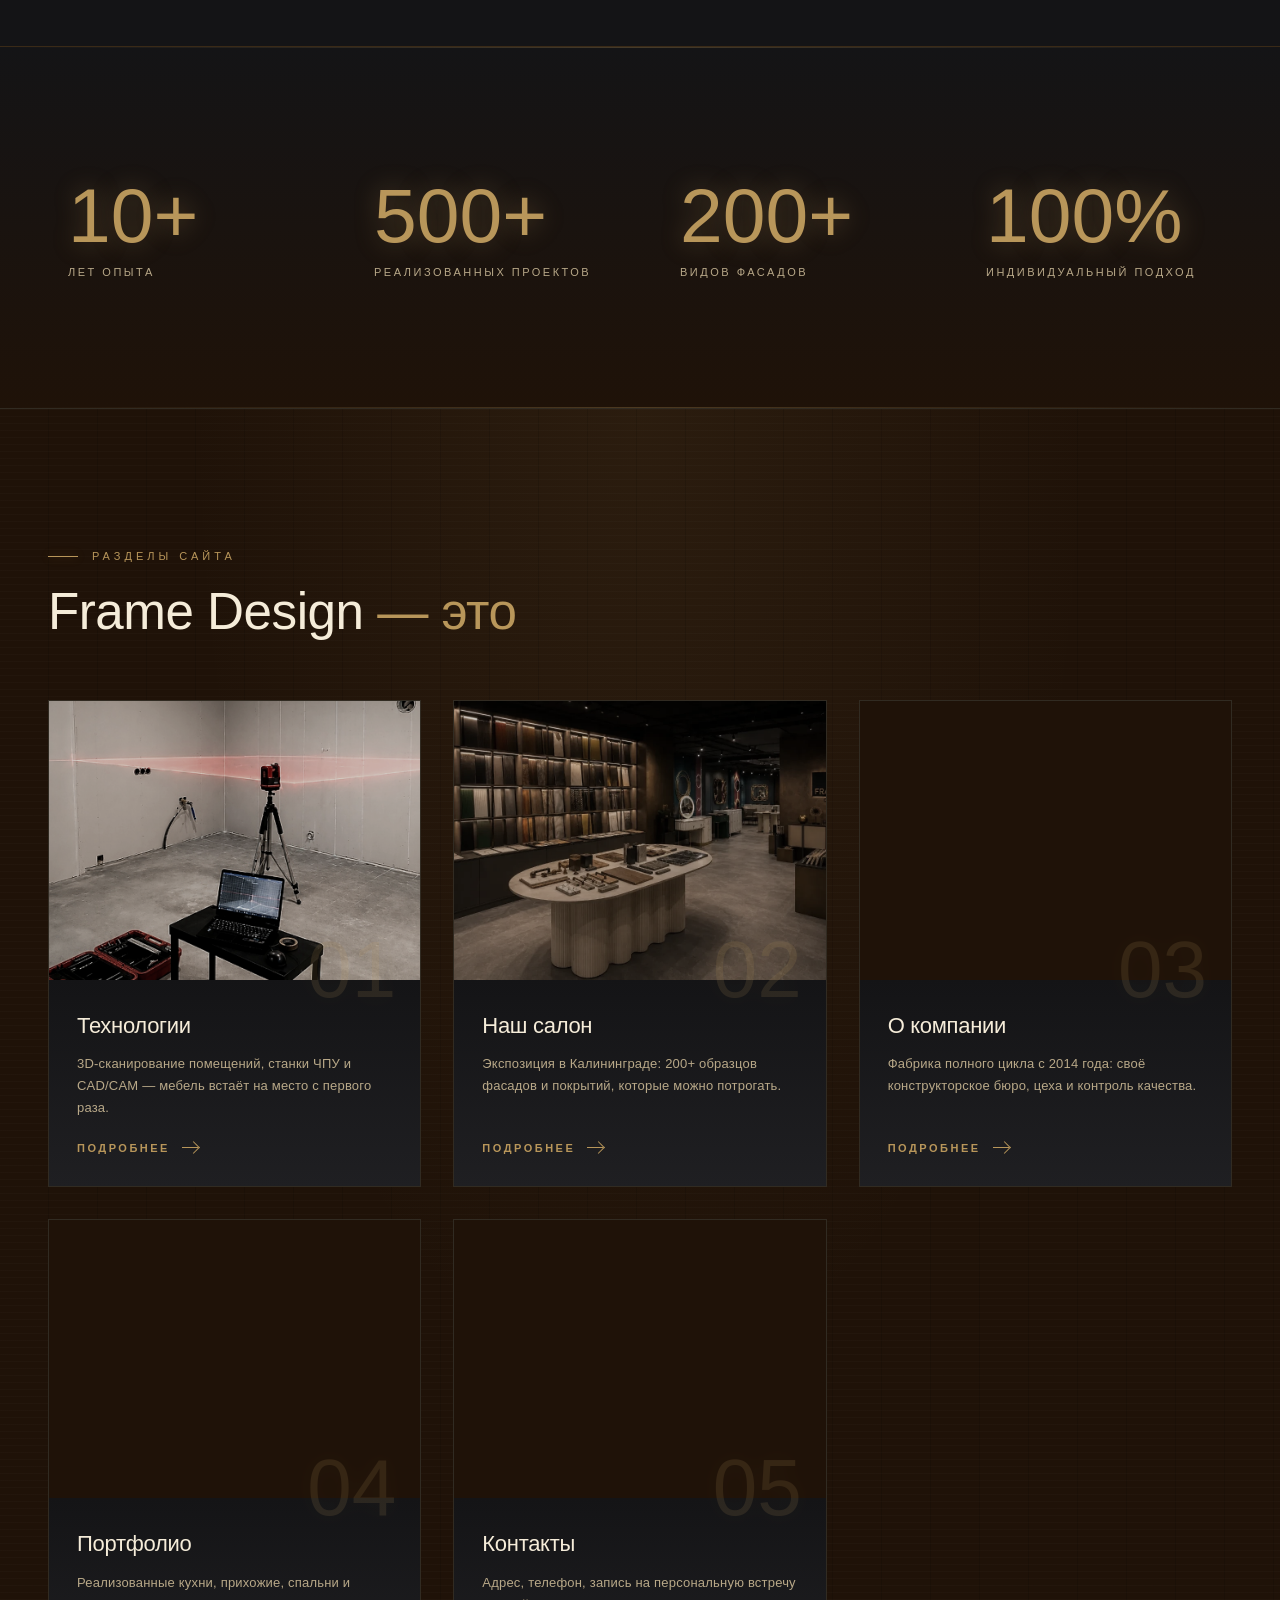
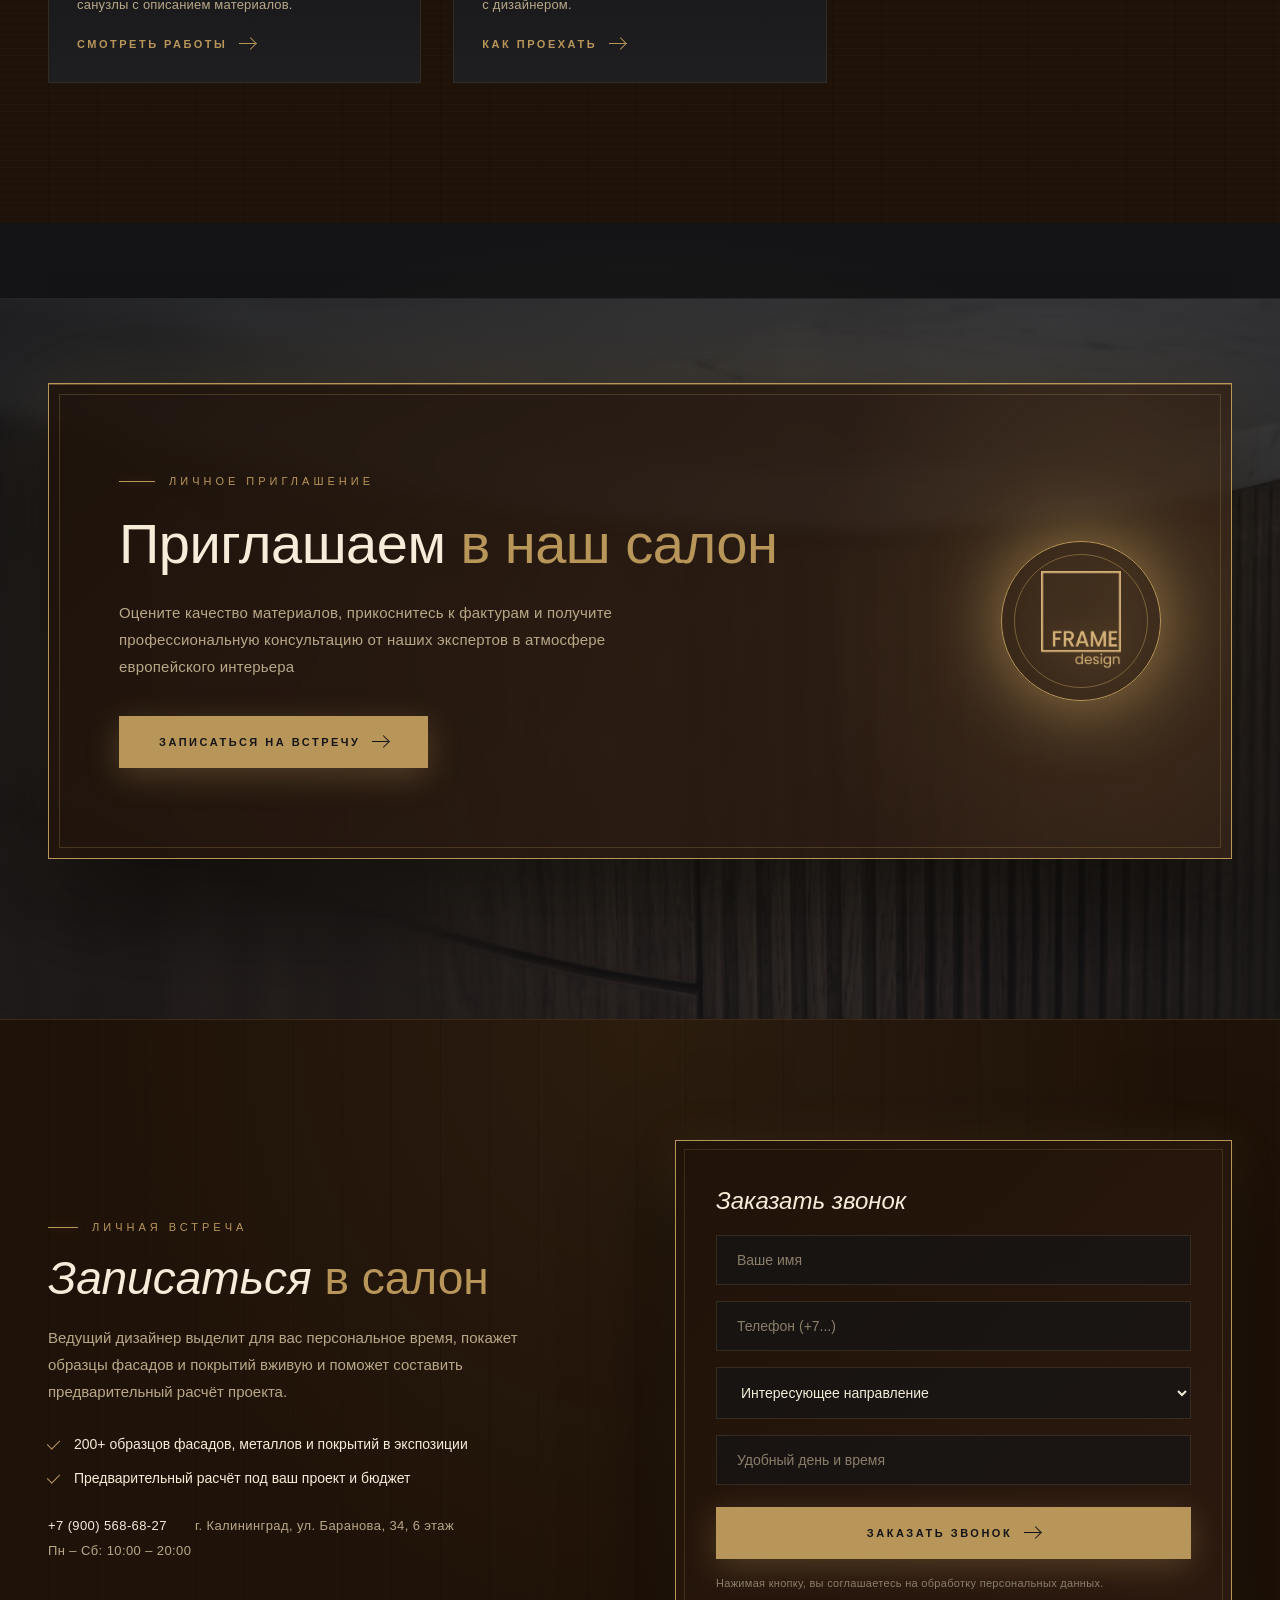
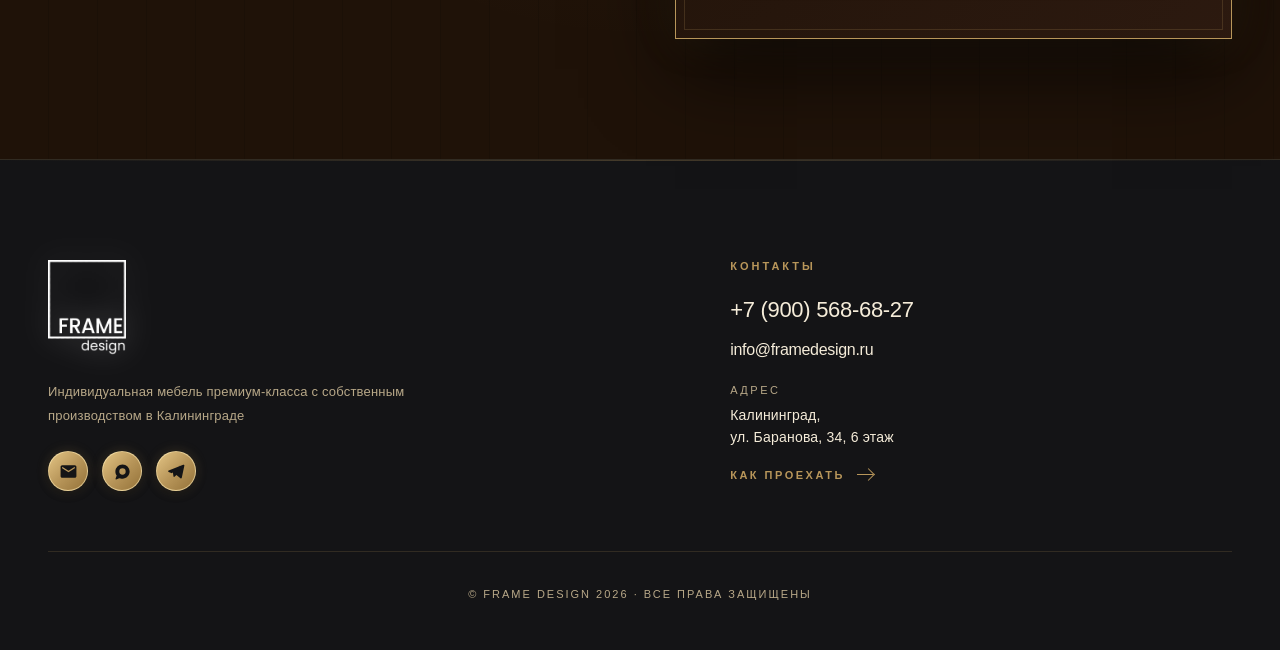
==== commit 6c7712c3: "feat: обновлено портфолио с 4 разделами, реальными фотографиями и спецификациями" ====
--- a/index.html
+++ b/index.html
@@ -1892,7 +1892,7 @@
           <div class="fd-category__body">
             <div class="fd-category__index">04</div>
             <div class="fd-category__title">Портфолио</div>
-            <p class="fd-category__text">Реализованные кухни, гостиные, гардеробные и зеркала с описанием материалов.</p>
+            <p class="fd-category__text">Реализованные кухни, прихожие, спальни и санузлы с описанием материалов.</p>
             <a href="portfolio.html" class="fd-category__link">Смотреть работы <span class="fd-btn__arrow"></span></a>
           </div>
         </div>
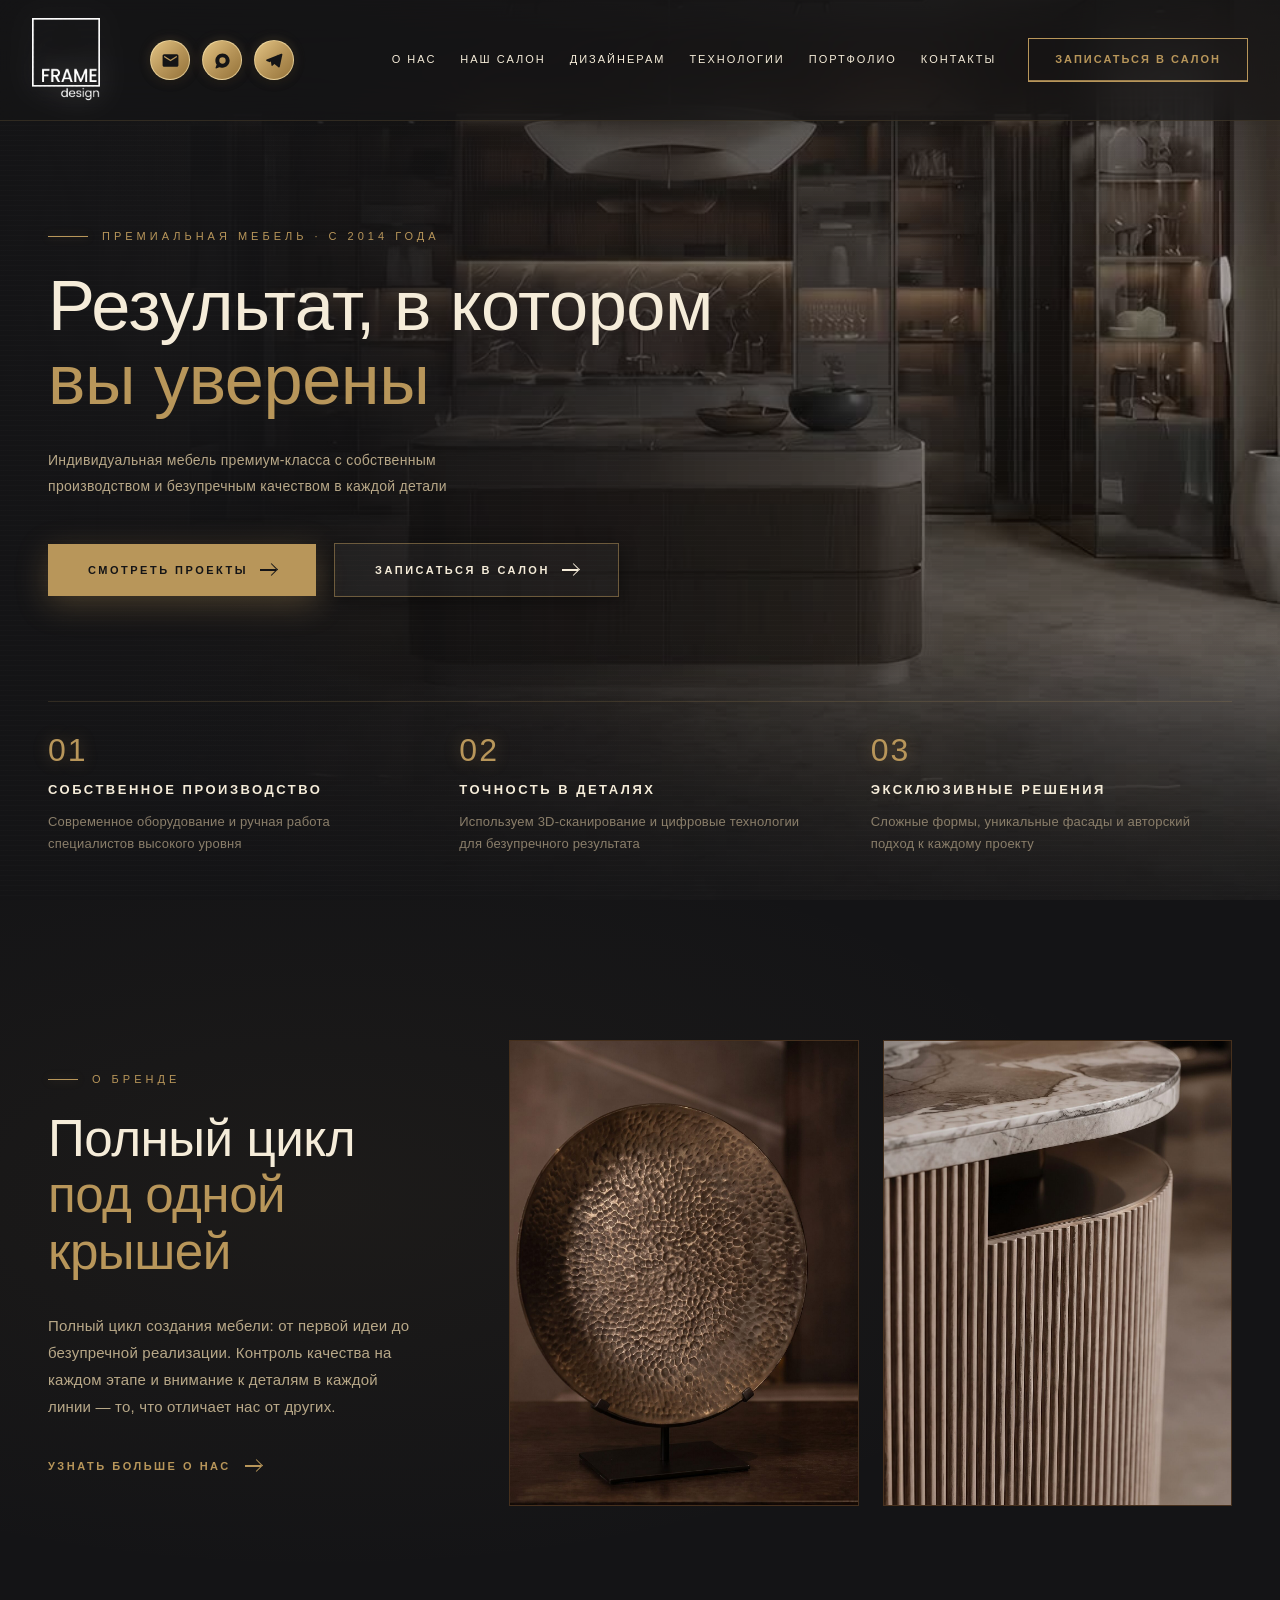
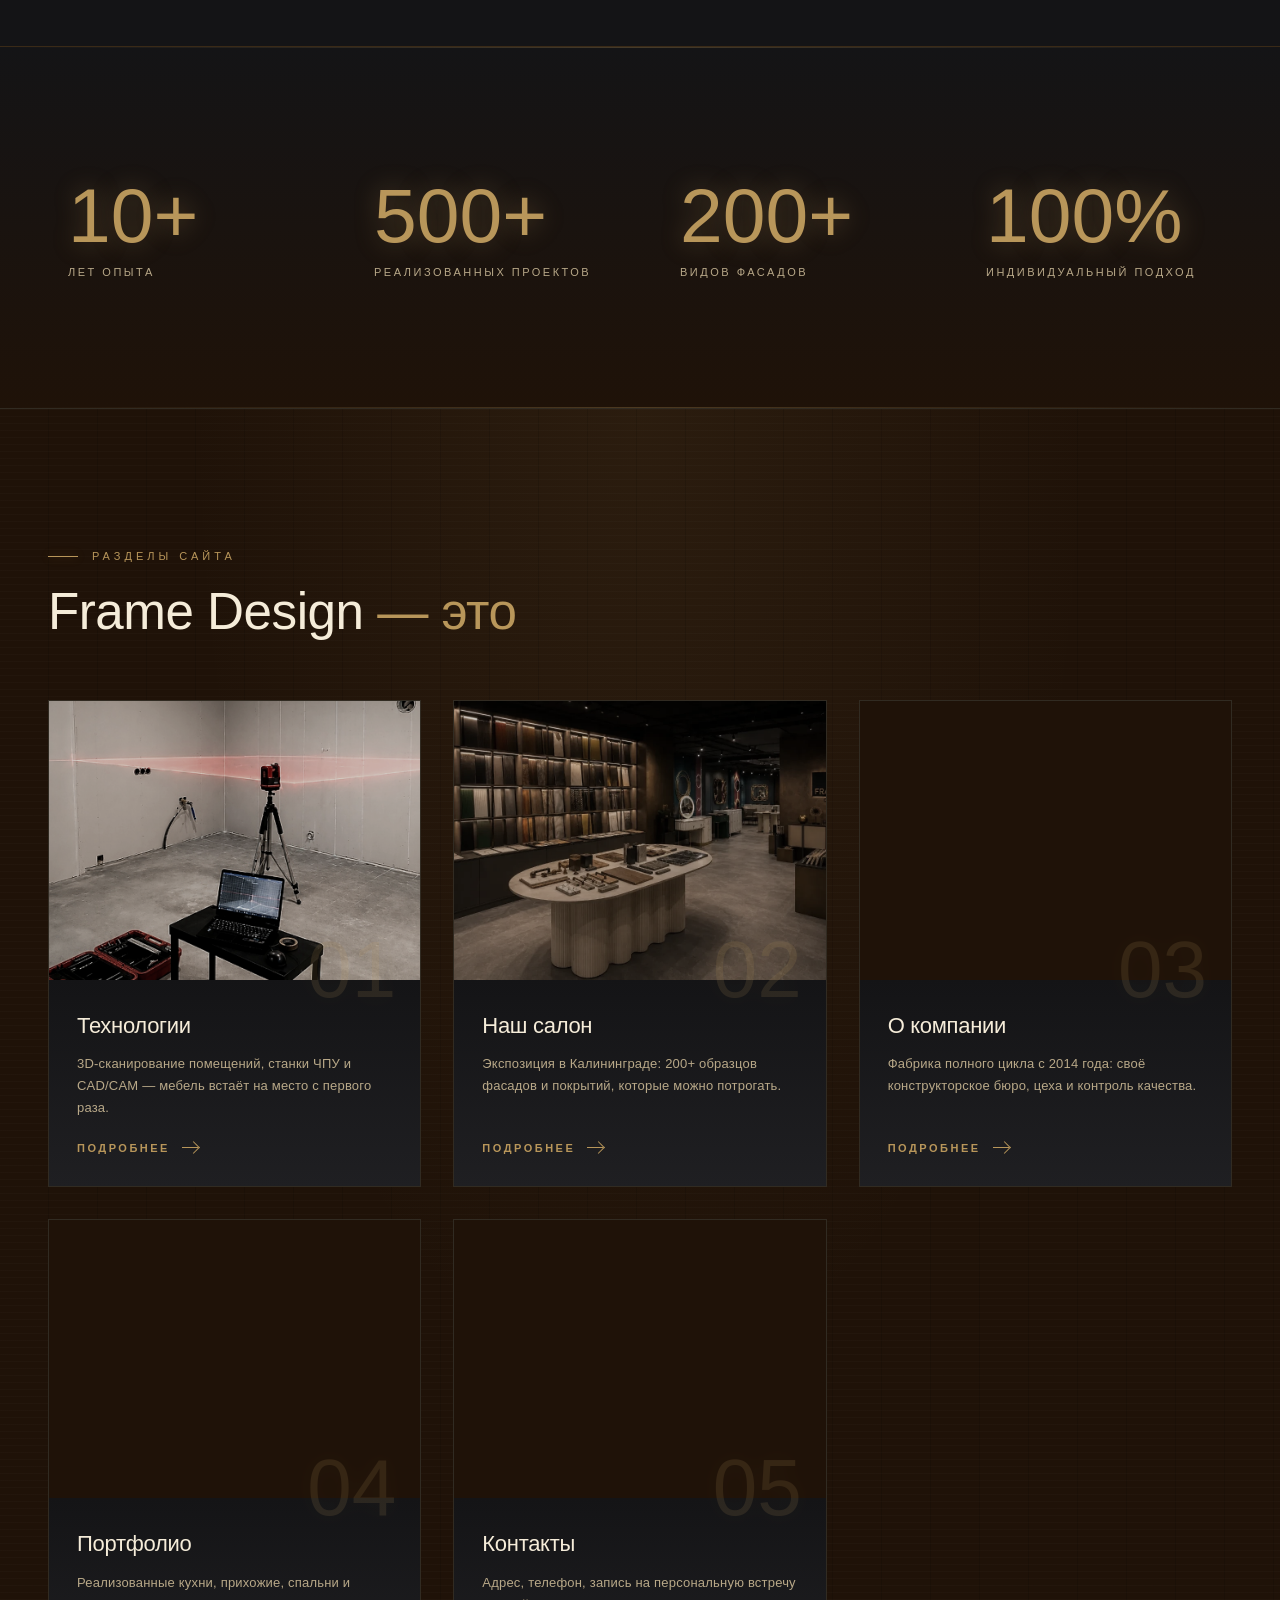
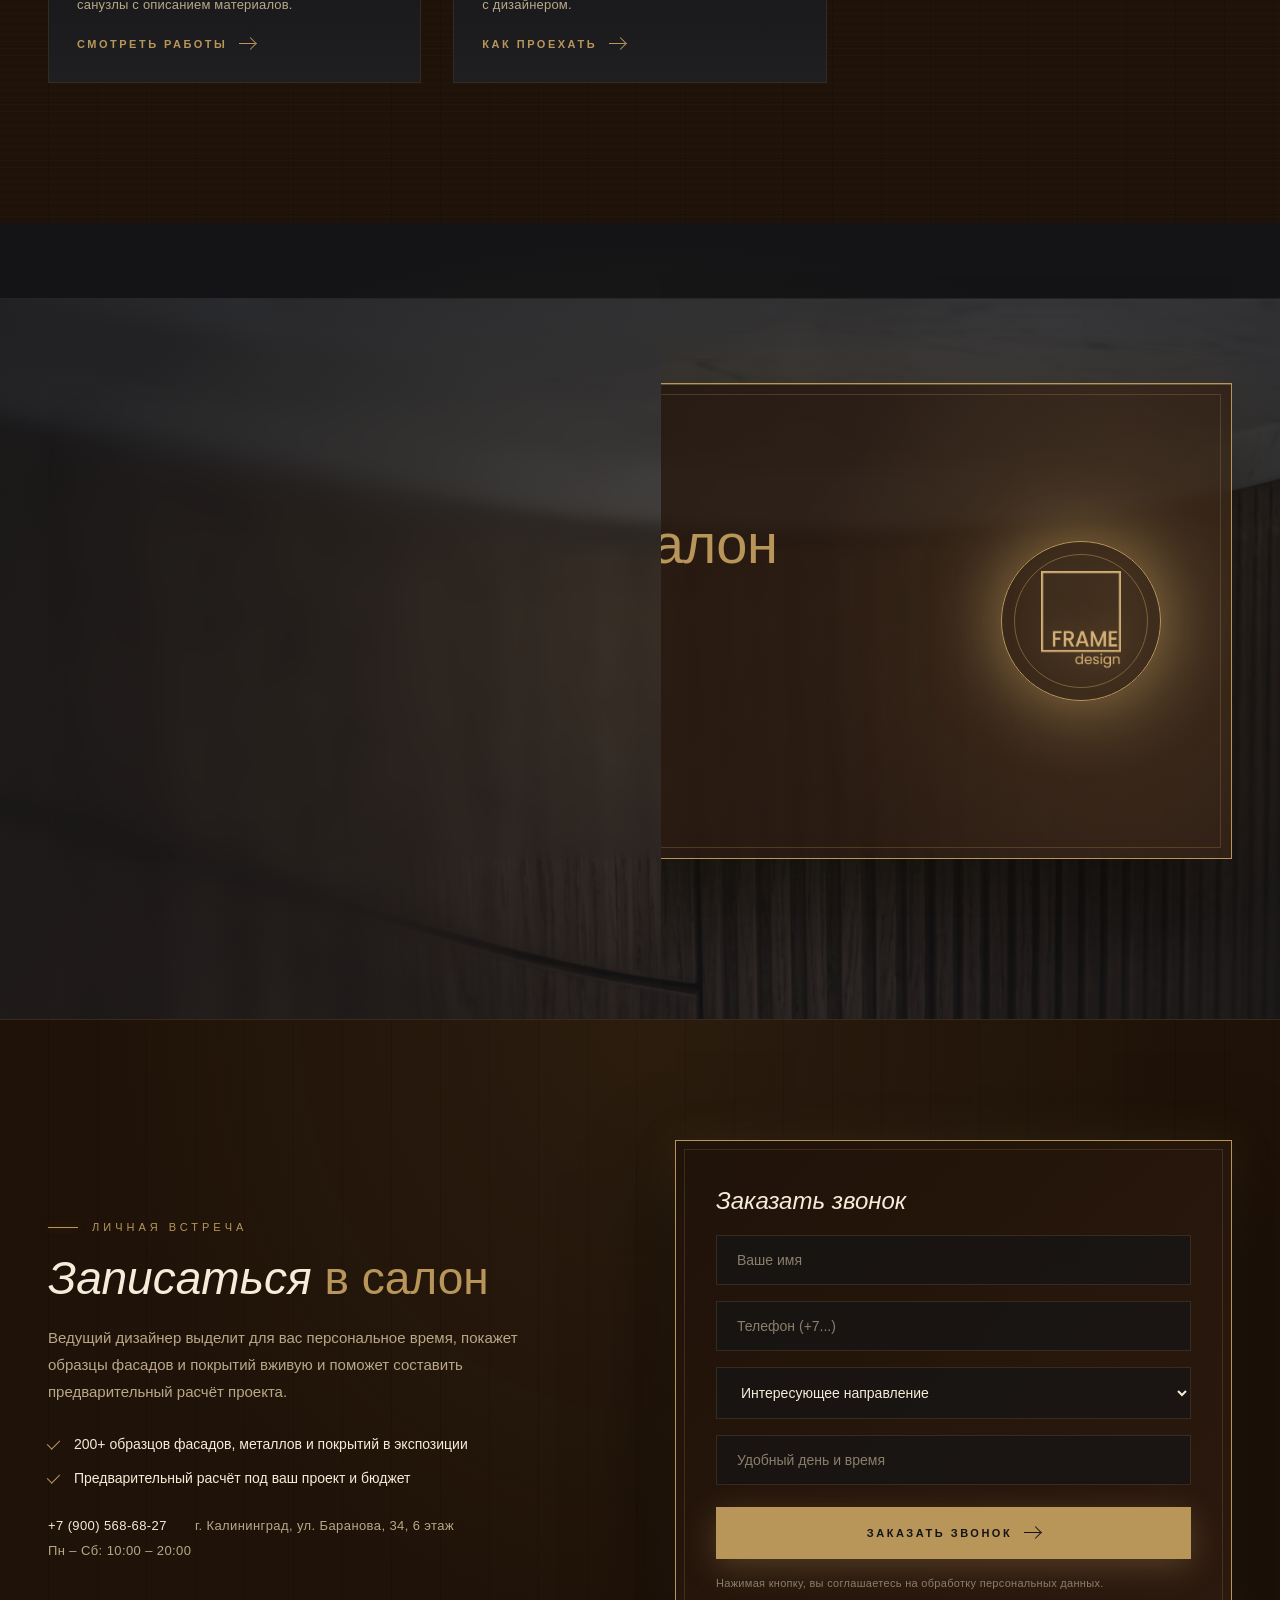
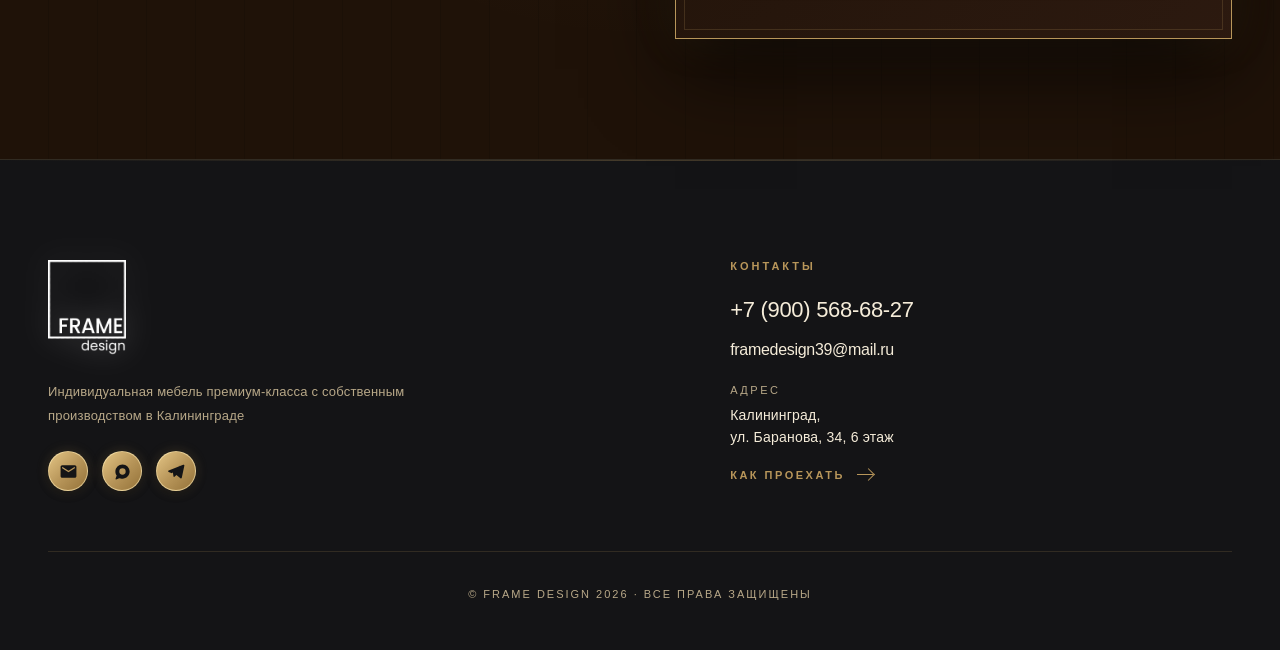
==== commit a7a377a5: "feat: подключена почта framedesign39@mail.ru для заявок с сайта и обновлены все контакты" ====
--- a/index.html
+++ b/index.html
@@ -38,7 +38,7 @@
       "image": "https://stas5252.github.io/frame-design/images/showroom-kitchen-island-dark.jpg",
       "description": "Индивидуальное производство мебели премиум-класса в Калининграде",
       "telephone": "+79005686827",
-      "email": "info@framedesign.ru",
+      "email": "framedesign39@mail.ru",
       "address": {
       "@type": "PostalAddress",
       "streetAddress": "ул. Баранова, 34, 6 этаж",
@@ -1694,7 +1694,7 @@
       <a href="index.html" class="fd-logo"><img src="images/frame-logo-white.png" alt="FRAME DESIGN" class="fd-logo__img" width="760" height="938" decoding="async"></a>
       <div class="fd-header__contacts">
         <div class="fd-header__social-btns">
-          <a href="mailto:info@framedesign.ru" class="fd-head-btn fd-head-btn--mail" title="Написать на Email" aria-label="Email">
+          <a href="mailto:framedesign39@mail.ru" class="fd-head-btn fd-head-btn--mail" title="Написать на Email" aria-label="Email">
             <svg viewBox="0 0 24 24" width="19" height="19"><path d="M20 4H4c-1.1 0-2 .9-2 2v12c0 1.1.9 2 2 2h16c1.1 0 2-.9 2-2V6c0-1.1-.9-2-2-2zm0 4l-8 5-8-5V6l8 5 8-5v2z"/></svg>
           </a>
           <a href="https://web.max.ru/461819052" target="_blank" rel="noopener noreferrer" class="fd-head-btn fd-head-btn--max" title="MAX" aria-label="MAX">
@@ -1735,7 +1735,7 @@
       Записаться в салон <span class="fd-btn__arrow"></span>
     </a>
       <div class="fd-mobile-contacts" style="margin-top: 28px; display: flex; gap: 14px; align-items: center; justify-content: center;">
-      <a href="mailto:info@framedesign.ru" class="fd-head-btn fd-head-btn--mail" aria-label="Email">
+      <a href="mailto:framedesign39@mail.ru" class="fd-head-btn fd-head-btn--mail" aria-label="Email">
         <svg viewBox="0 0 24 24" width="19" height="19"><path d="M20 4H4c-1.1 0-2 .9-2 2v12c0 1.1.9 2 2 2h16c1.1 0 2-.9 2-2V6c0-1.1-.9-2-2-2zm0 4l-8 5-8-5V6l8 5 8-5v2z"/></svg>
       </a>
       <a href="https://web.max.ru/461819052" target="_blank" rel="noopener noreferrer" class="fd-head-btn fd-head-btn--max" aria-label="MAX">
@@ -1952,7 +1952,11 @@
         </div>
       </div>
 
-      <form class="fd-booking__form fd-fade" novalidate>
+      <form class="fd-booking__form fd-fade" action="https://formsubmit.co/framedesign39@mail.ru" method="POST" novalidate>
+        <input type="hidden" name="_captcha" value="false">
+        <input type="hidden" name="_template" value="table">
+        <input type="hidden" name="_subject" value="Новая заявка с сайта Frame Design">
+        <input type="text" name="_honey" style="display:none">
         <div class="fd-booking__form-title">Заказать звонок</div>
         <label class="fd-visually-hidden" for="fd-name">Ваше имя</label>
         <input type="text" id="fd-name" class="fd-field" name="name" placeholder="Ваше имя" autocomplete="name" required>
@@ -1992,7 +1996,7 @@
         <a href="index.html" class="fd-footer__logo"><img src="images/frame-logo-white.png" alt="FRAME DESIGN" class="fd-logo__img" width="760" height="938" decoding="async"></a>
         <p class="fd-footer__about">Индивидуальная мебель премиум-класса с собственным производством в Калининграде</p>
         <div class="fd-footer__socials">
-          <a href="mailto:info@framedesign.ru" class="fd-head-btn fd-head-btn--mail" title="Написать на Email" aria-label="Email">
+          <a href="mailto:framedesign39@mail.ru" class="fd-head-btn fd-head-btn--mail" title="Написать на Email" aria-label="Email">
             <svg viewBox="0 0 24 24" width="19" height="19"><path d="M20 4H4c-1.1 0-2 .9-2 2v12c0 1.1.9 2 2 2h16c1.1 0 2-.9 2-2V6c0-1.1-.9-2-2-2zm0 4l-8 5-8-5V6l8 5 8-5v2z"/></svg>
           </a>
           <a href="https://web.max.ru/461819052" target="_blank" rel="noopener noreferrer" class="fd-head-btn fd-head-btn--max" title="MAX" aria-label="MAX">
@@ -2006,7 +2010,7 @@
       <div class="fd-fade">
         <div class="fd-footer__col-title">Контакты</div>
         <a href="tel:+79005686827" class="fd-footer__contact fd-phone-link" style="display:block;">+7 (900) 568-68-27</a>
-        <a href="mailto:info@framedesign.ru" class="fd-footer__contact fd-phone-link" style="display:block; font-size: 16px; margin-bottom: 20px;">info@framedesign.ru</a>
+        <a href="mailto:framedesign39@mail.ru" class="fd-footer__contact fd-phone-link" style="display:block; font-size: 16px; margin-bottom: 20px;">framedesign39@mail.ru</a>
         <div class="fd-footer__contact-label">Адрес</div>
         <div class="fd-footer__address">Калининград,<br>ул. Баранова, 34, 6 этаж</div>
         <a href="contacts.html" class="fd-category__link" style="margin-top: 20px; display: inline-flex;">Как проехать <span class="fd-btn__arrow"></span></a>
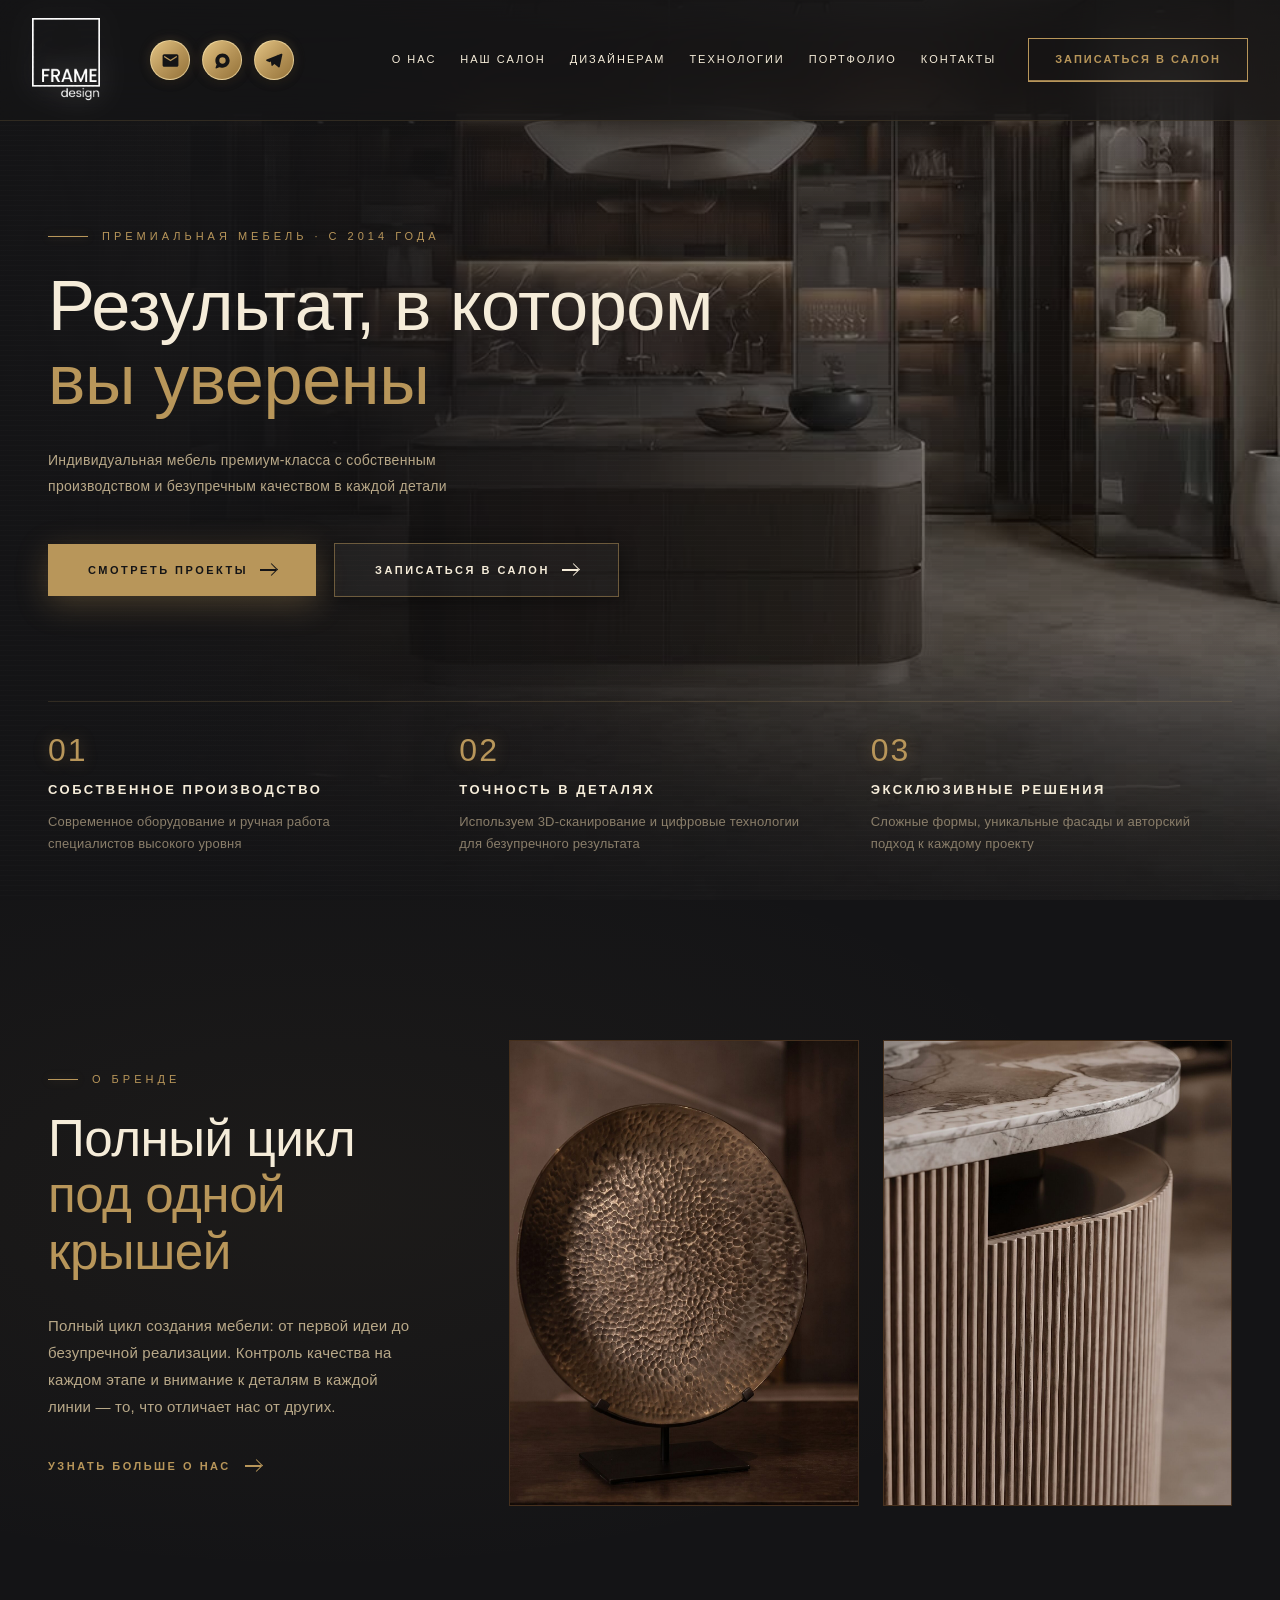
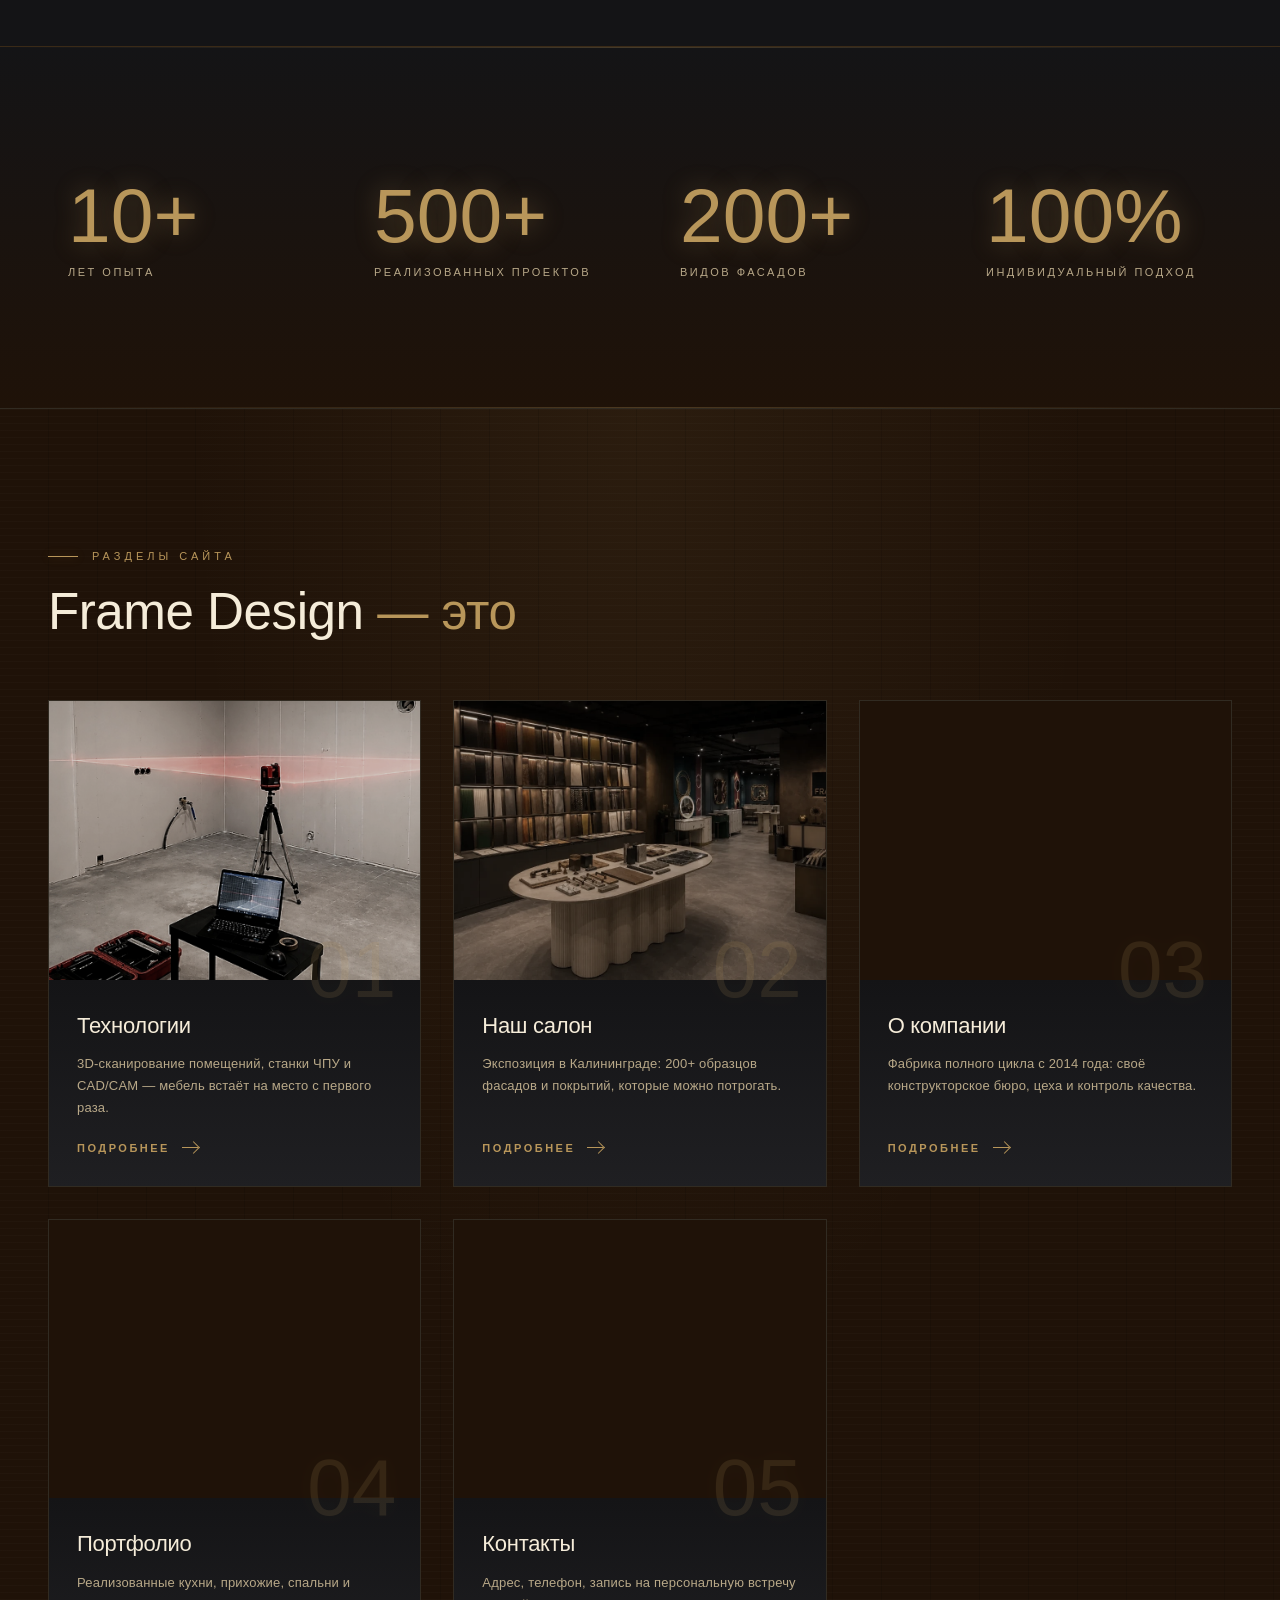
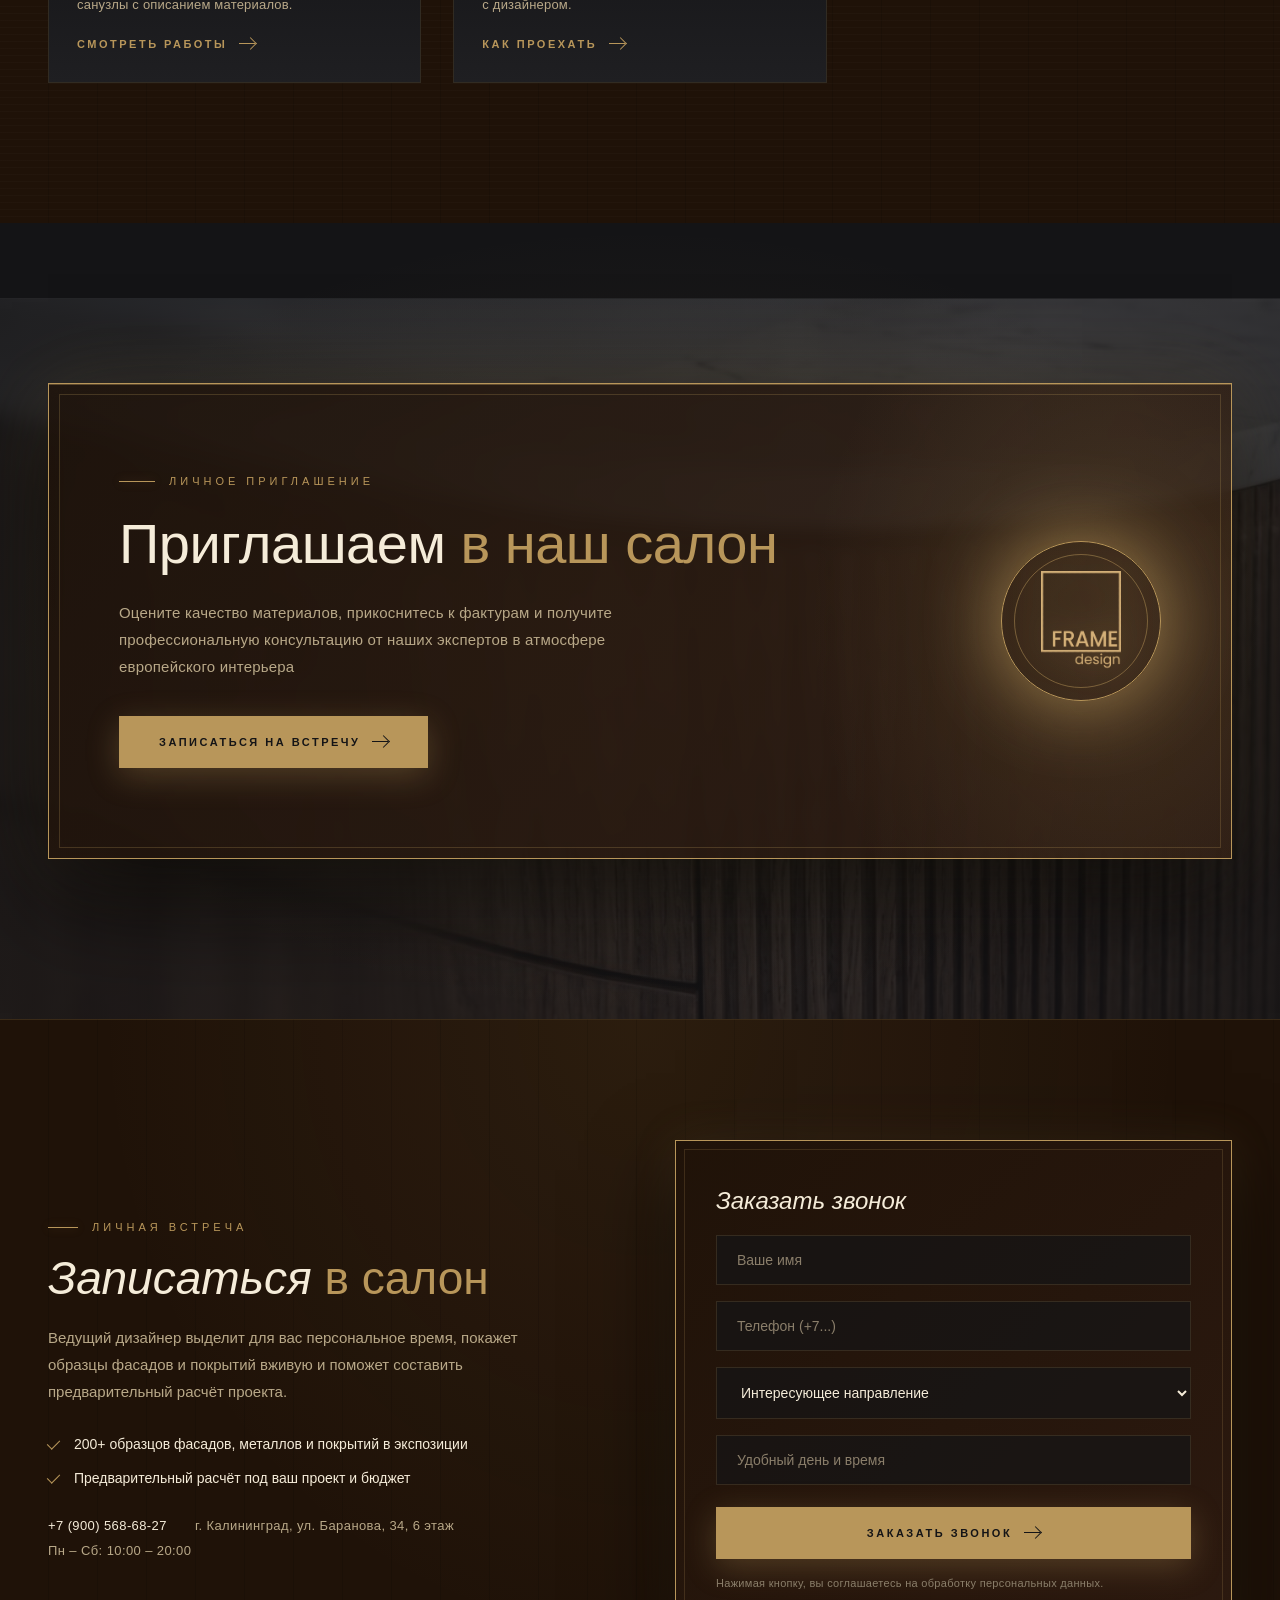
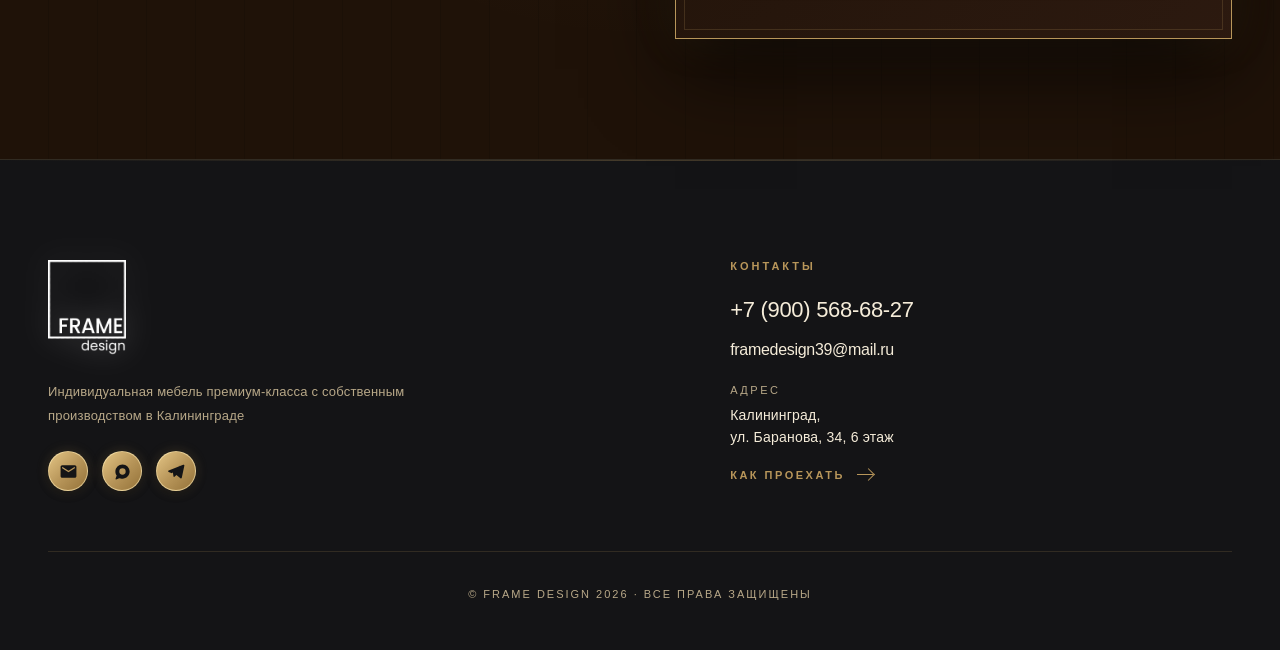
==== commit b28739de: "feat: нативный скрипт send.php для хостинга Reg.ru, прямая отправка на framedesign39@mail.ru без сто" ====
--- a/index.html
+++ b/index.html
@@ -1952,11 +1952,7 @@
         </div>
       </div>
 
-      <form class="fd-booking__form fd-fade" action="https://formsubmit.co/framedesign39@mail.ru" method="POST" novalidate>
-        <input type="hidden" name="_captcha" value="false">
-        <input type="hidden" name="_template" value="table">
-        <input type="hidden" name="_subject" value="Новая заявка с сайта Frame Design">
-        <input type="text" name="_honey" style="display:none">
+      <form class="fd-booking__form fd-fade" action="send.php" method="POST" novalidate>
         <div class="fd-booking__form-title">Заказать звонок</div>
         <label class="fd-visually-hidden" for="fd-name">Ваше имя</label>
         <input type="text" id="fd-name" class="fd-field" name="name" placeholder="Ваше имя" autocomplete="name" required>
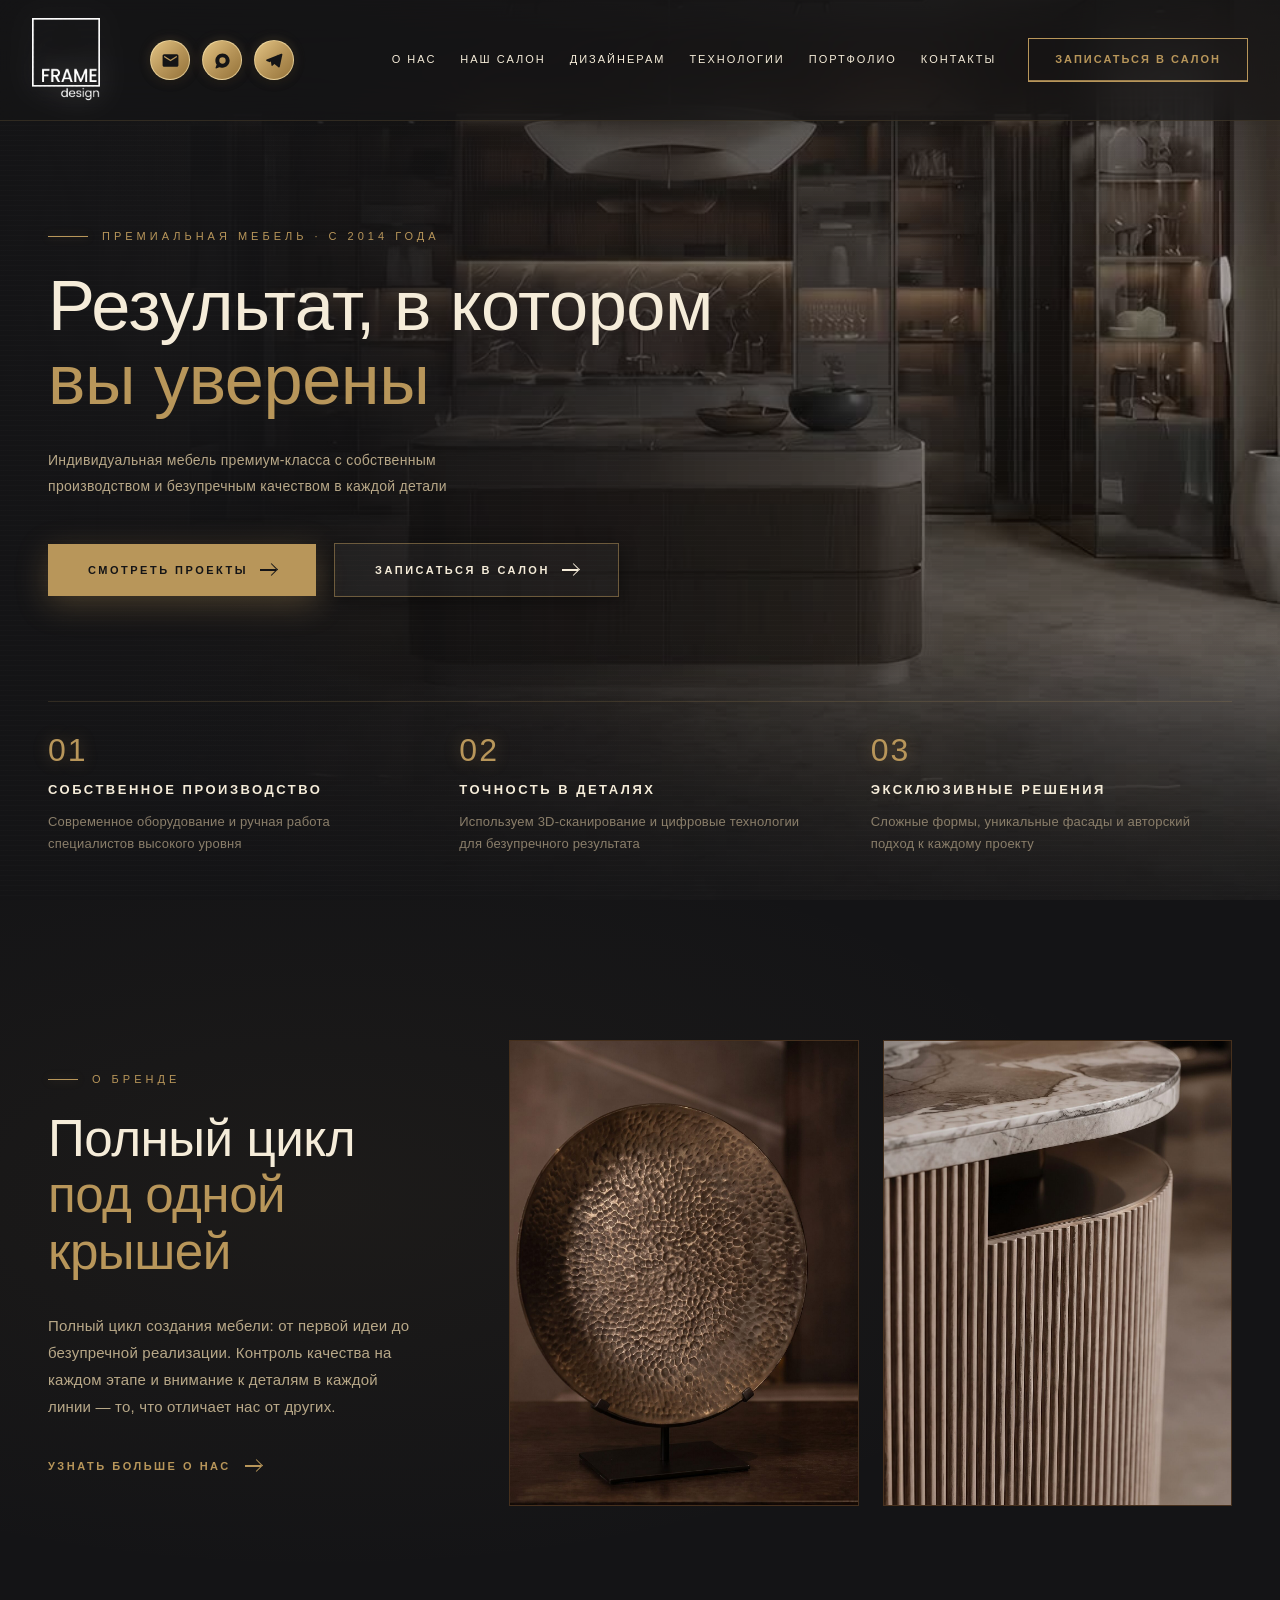
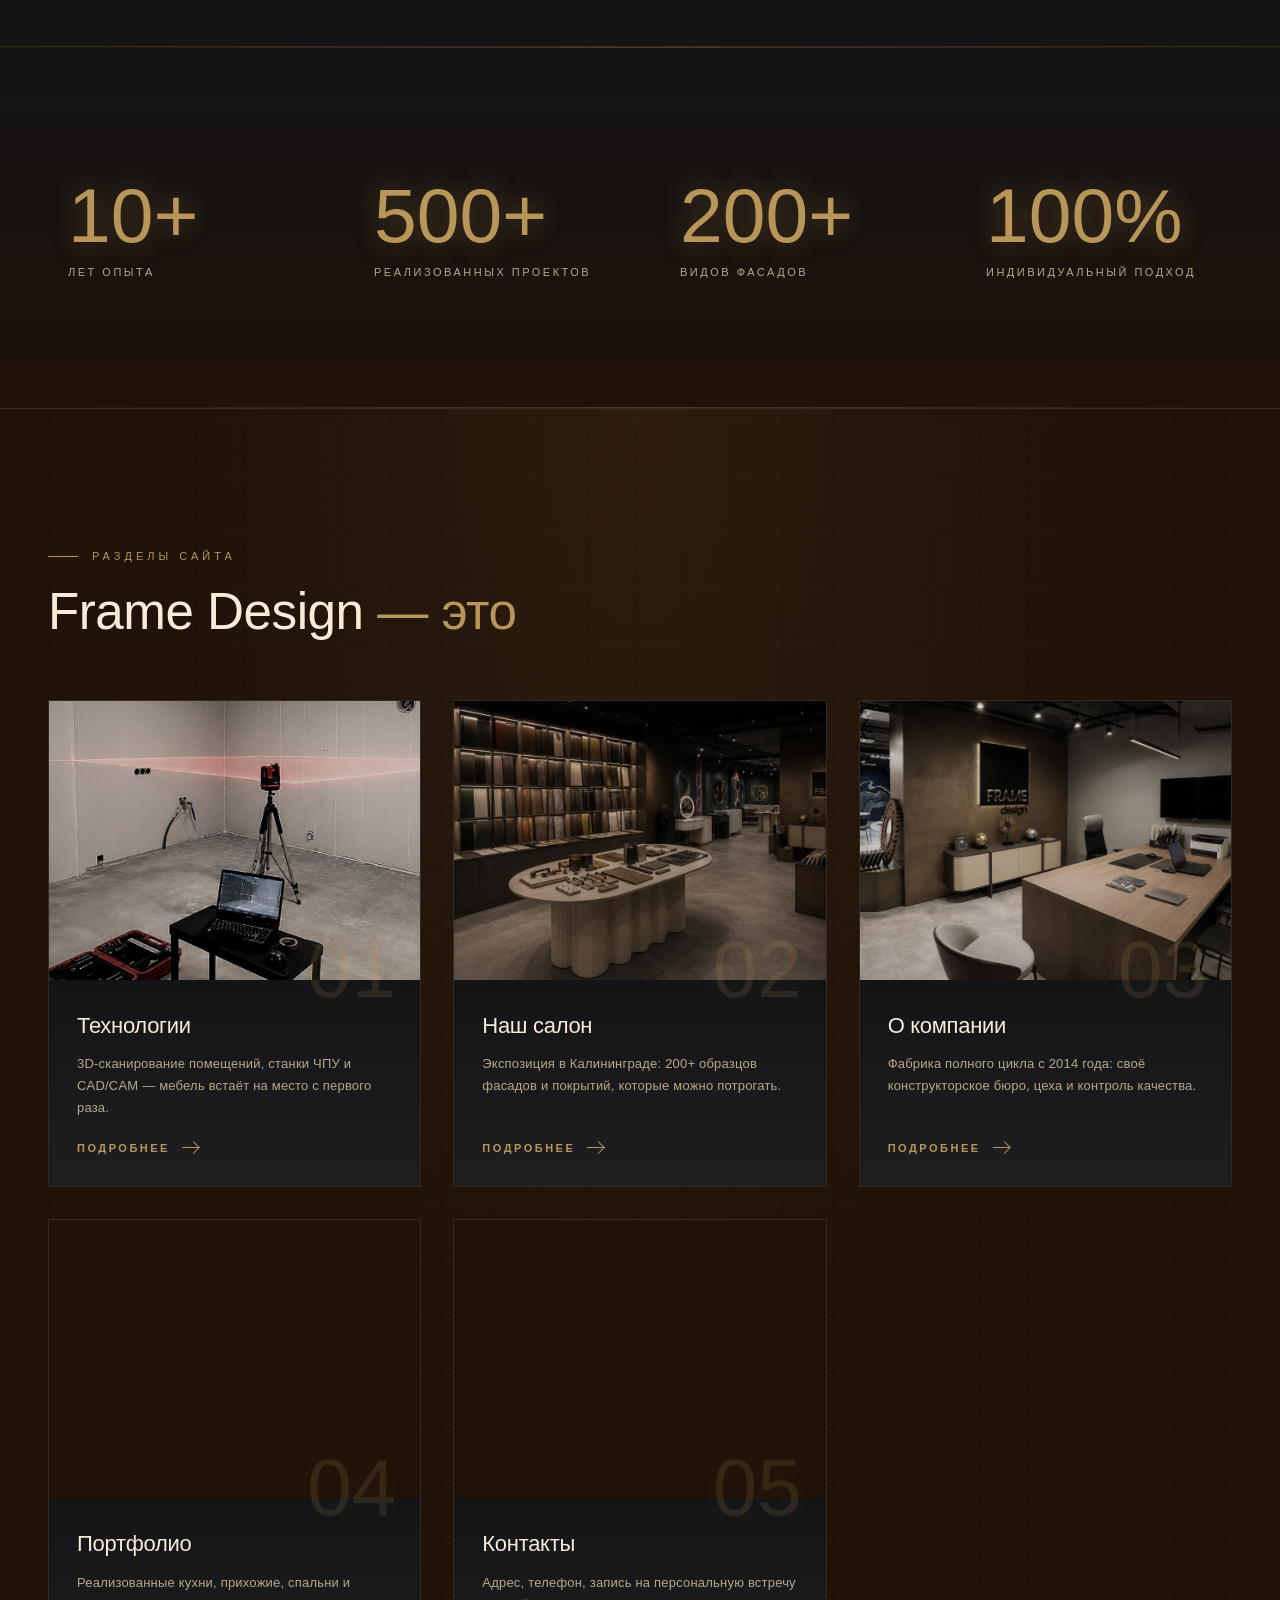
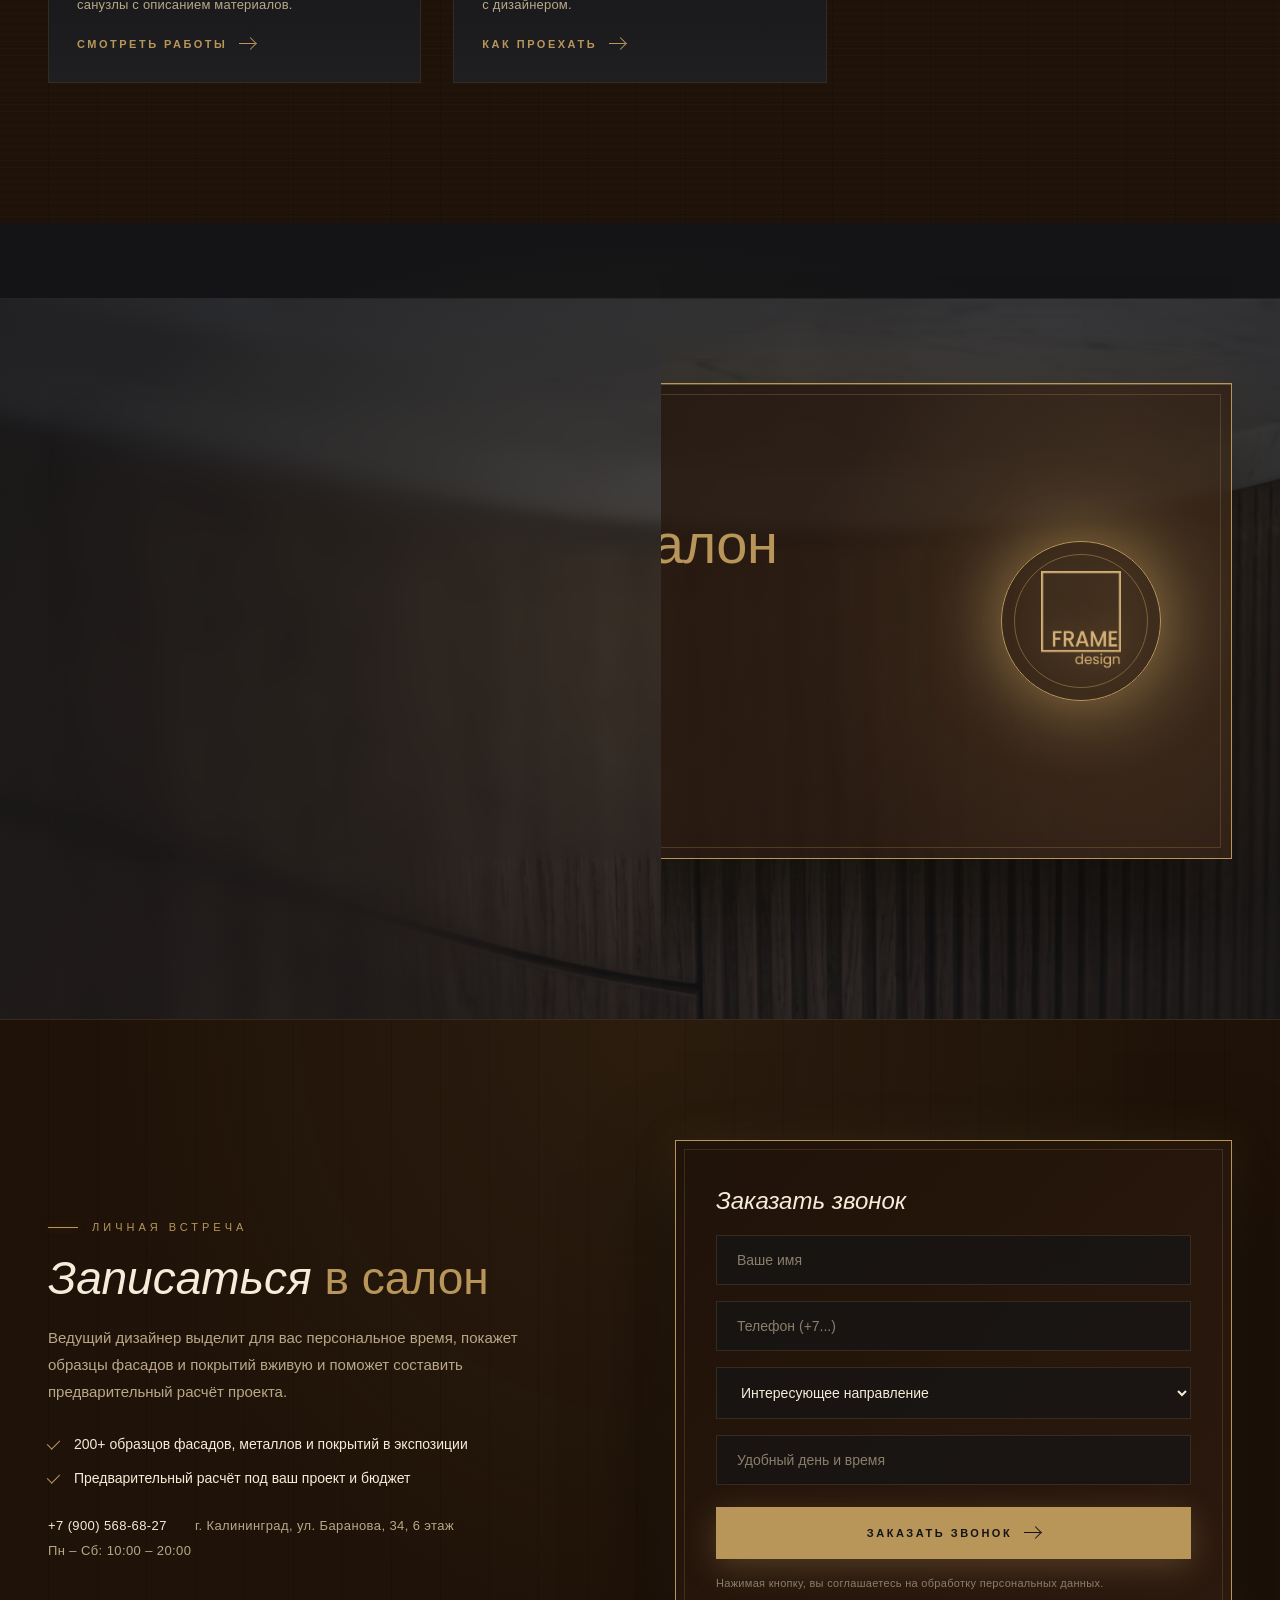
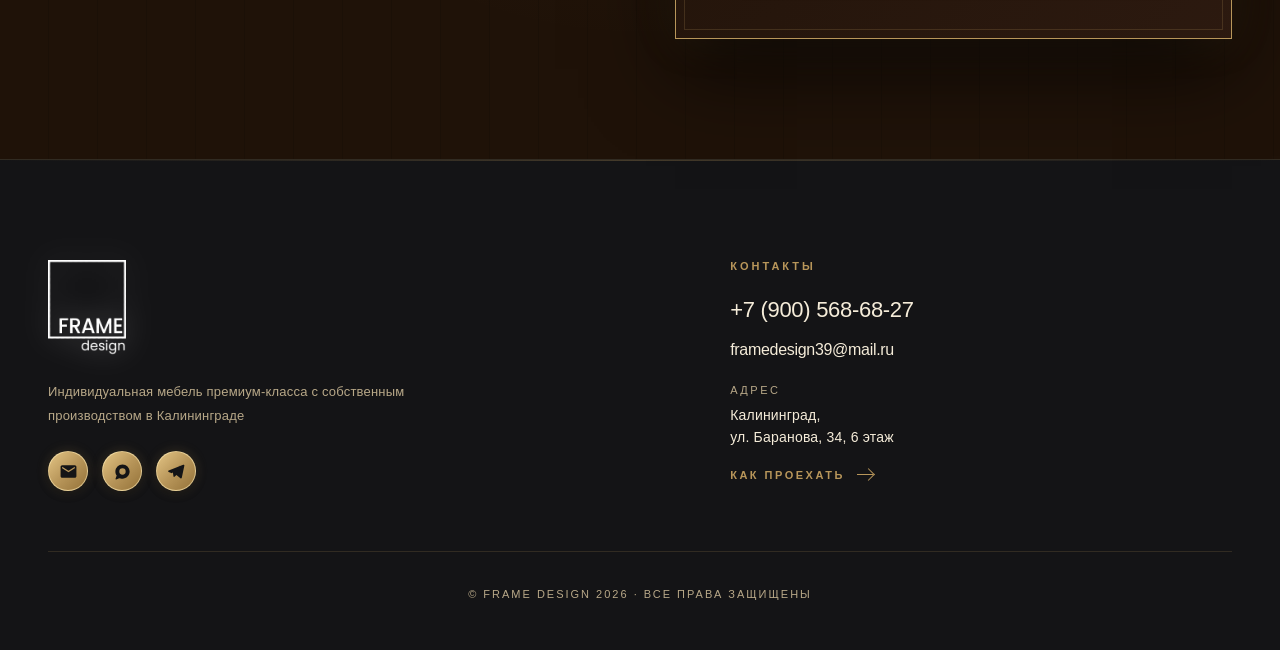
==== commit 4b95c197: "Configure production domain framedesign39.ru, canonical URLs, sitemap, and .htaccess" ====
--- a/index.html
+++ b/index.html
@@ -9,12 +9,12 @@
   <meta name="description" content="Собственное производство мебели премиум-класса в Калининграде. Кухни, гостиные, гардеробные, крашеные фасады и зеркала по индивидуальным размерам.">
   <meta property="og:title" content="Премиальная мебель на заказ в Калининграде — FRAME DESIGN">
   <meta property="og:description" content="Собственное производство мебели премиум-класса в Калининграде. Кухни, гостиные, гардеробные, крашеные фасады и зеркала по индивидуальным размерам.">
-  <meta property="og:url" content="https://stas5252.github.io/frame-design/">
+  <meta property="og:url" content="https://framedesign39.ru/">
   <meta property="og:type" content="website">
-  <link rel="canonical" href="https://stas5252.github.io/frame-design/">
+  <link rel="canonical" href="https://framedesign39.ru/">
   
   <!-- Open Graph / Social Meta Tags -->
-  <meta property="og:image" content="https://stas5252.github.io/frame-design/images/showroom-kitchen-island-dark.jpg">
+  <meta property="og:image" content="https://framedesign39.ru/images/showroom-kitchen-island-dark.jpg">
   <meta property="og:site_name" content="FRAME DESIGN">
   <meta name="twitter:card" content="summary_large_image">
 
@@ -31,11 +31,11 @@
     {
       "@context": "https://schema.org",
       "@type": "Organization",
-      "@id": "https://stas5252.github.io/frame-design/#organization",
+      "@id": "https://framedesign39.ru/#organization",
       "name": "FRAME DESIGN",
-      "url": "https://stas5252.github.io/frame-design/",
-      "logo": "https://stas5252.github.io/frame-design/images/frame-logo-brass.png",
-      "image": "https://stas5252.github.io/frame-design/images/showroom-kitchen-island-dark.jpg",
+      "url": "https://framedesign39.ru/",
+      "logo": "https://framedesign39.ru/images/frame-logo-brass.png",
+      "image": "https://framedesign39.ru/images/showroom-kitchen-island-dark.jpg",
       "description": "Индивидуальное производство мебели премиум-класса в Калининграде",
       "telephone": "+79005686827",
       "email": "framedesign39@mail.ru",
@@ -52,11 +52,11 @@
     {
       "@context": "https://schema.org",
       "@type": "WebSite",
-      "@id": "https://stas5252.github.io/frame-design/#website",
-      "url": "https://stas5252.github.io/frame-design/",
+      "@id": "https://framedesign39.ru/#website",
+      "url": "https://framedesign39.ru/",
       "name": "FRAME DESIGN",
       "inLanguage": "ru-RU",
-      "publisher": { "@id": "https://stas5252.github.io/frame-design/#organization" }
+      "publisher": { "@id": "https://framedesign39.ru/#organization" }
     }
   ]
   </script>
